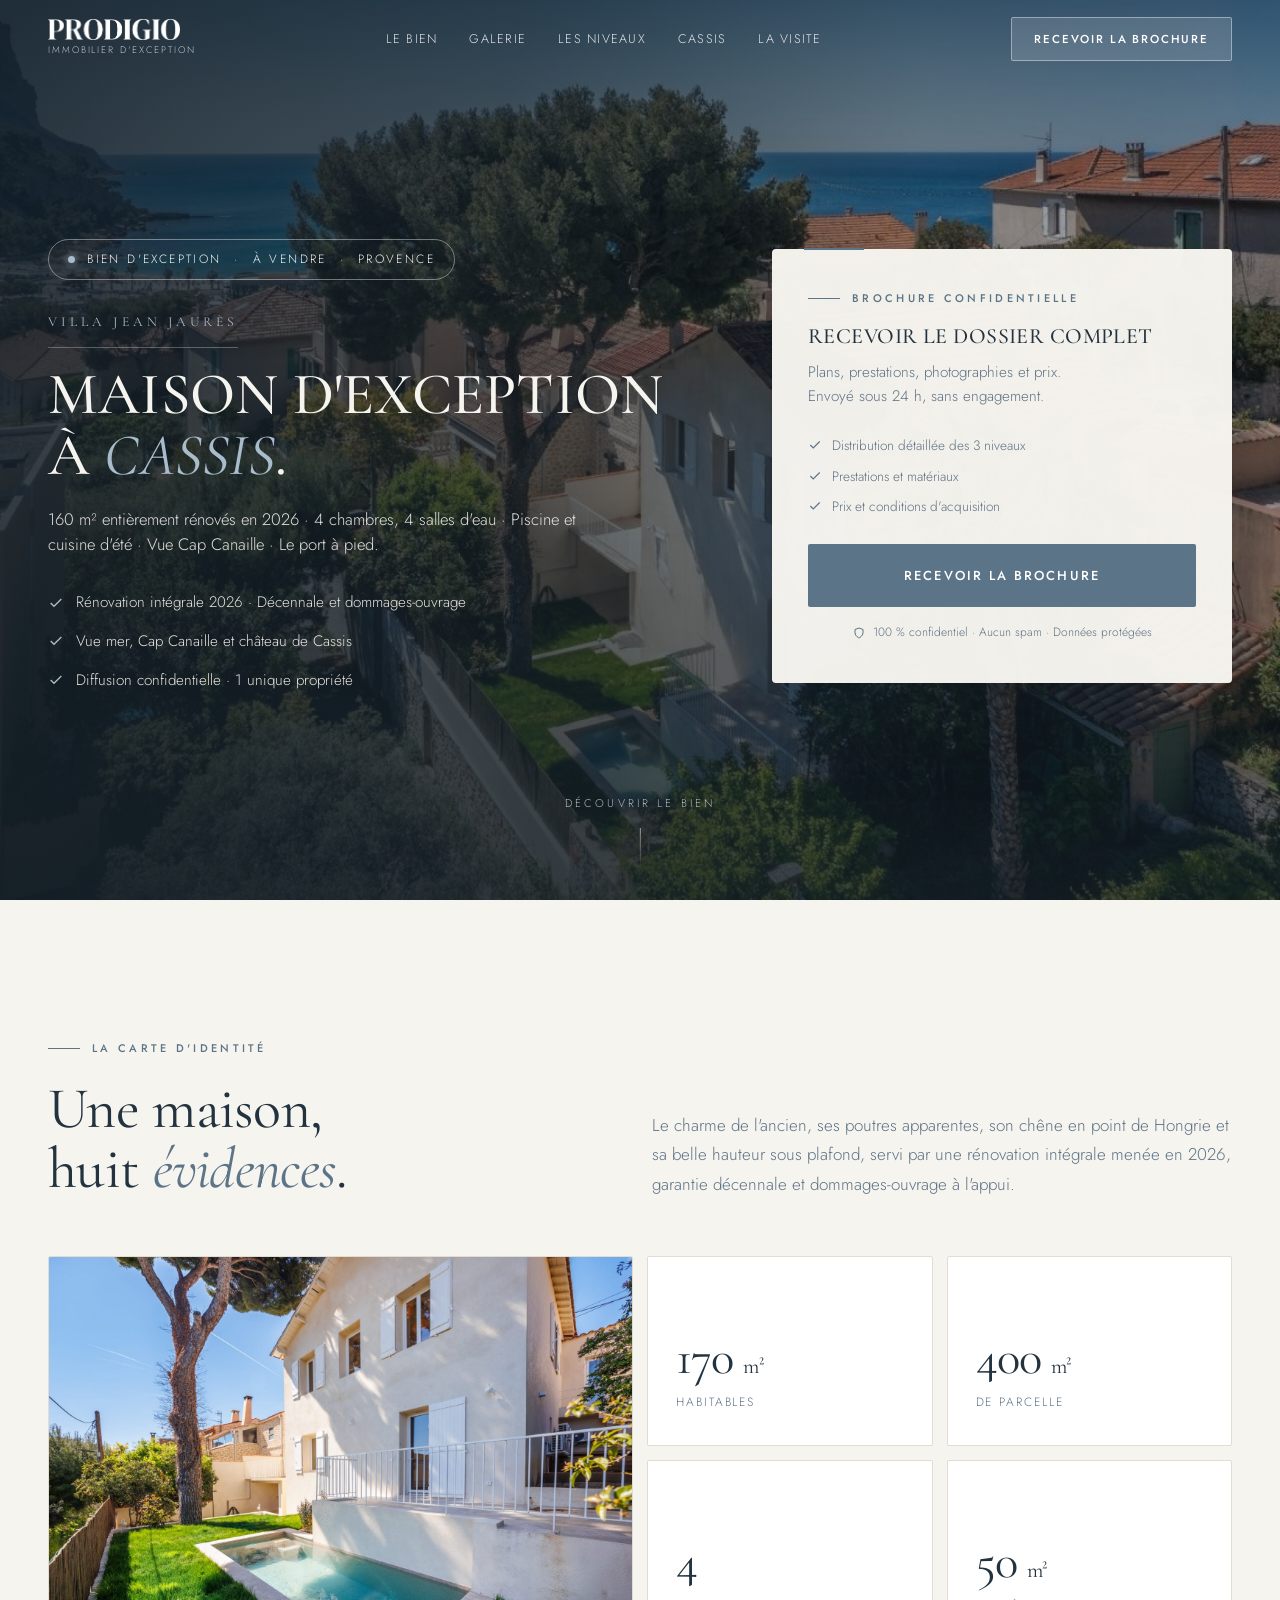
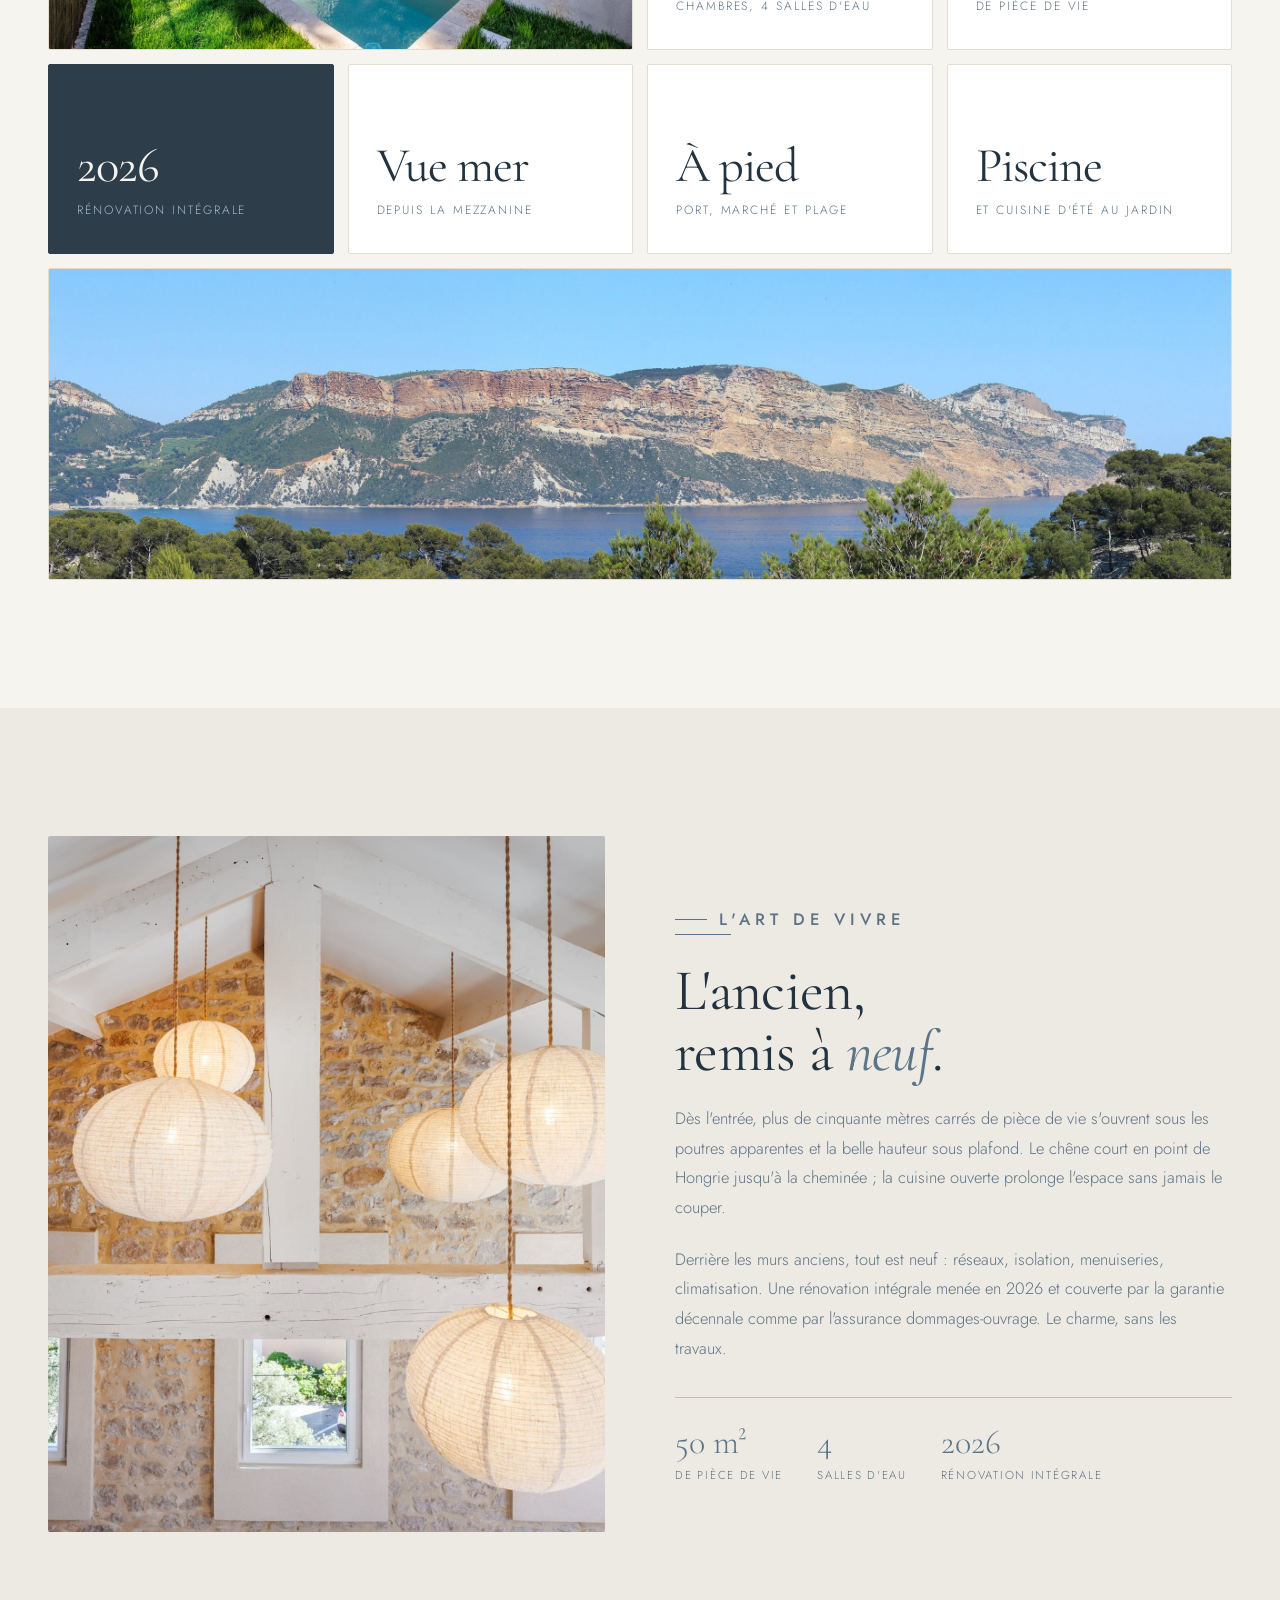
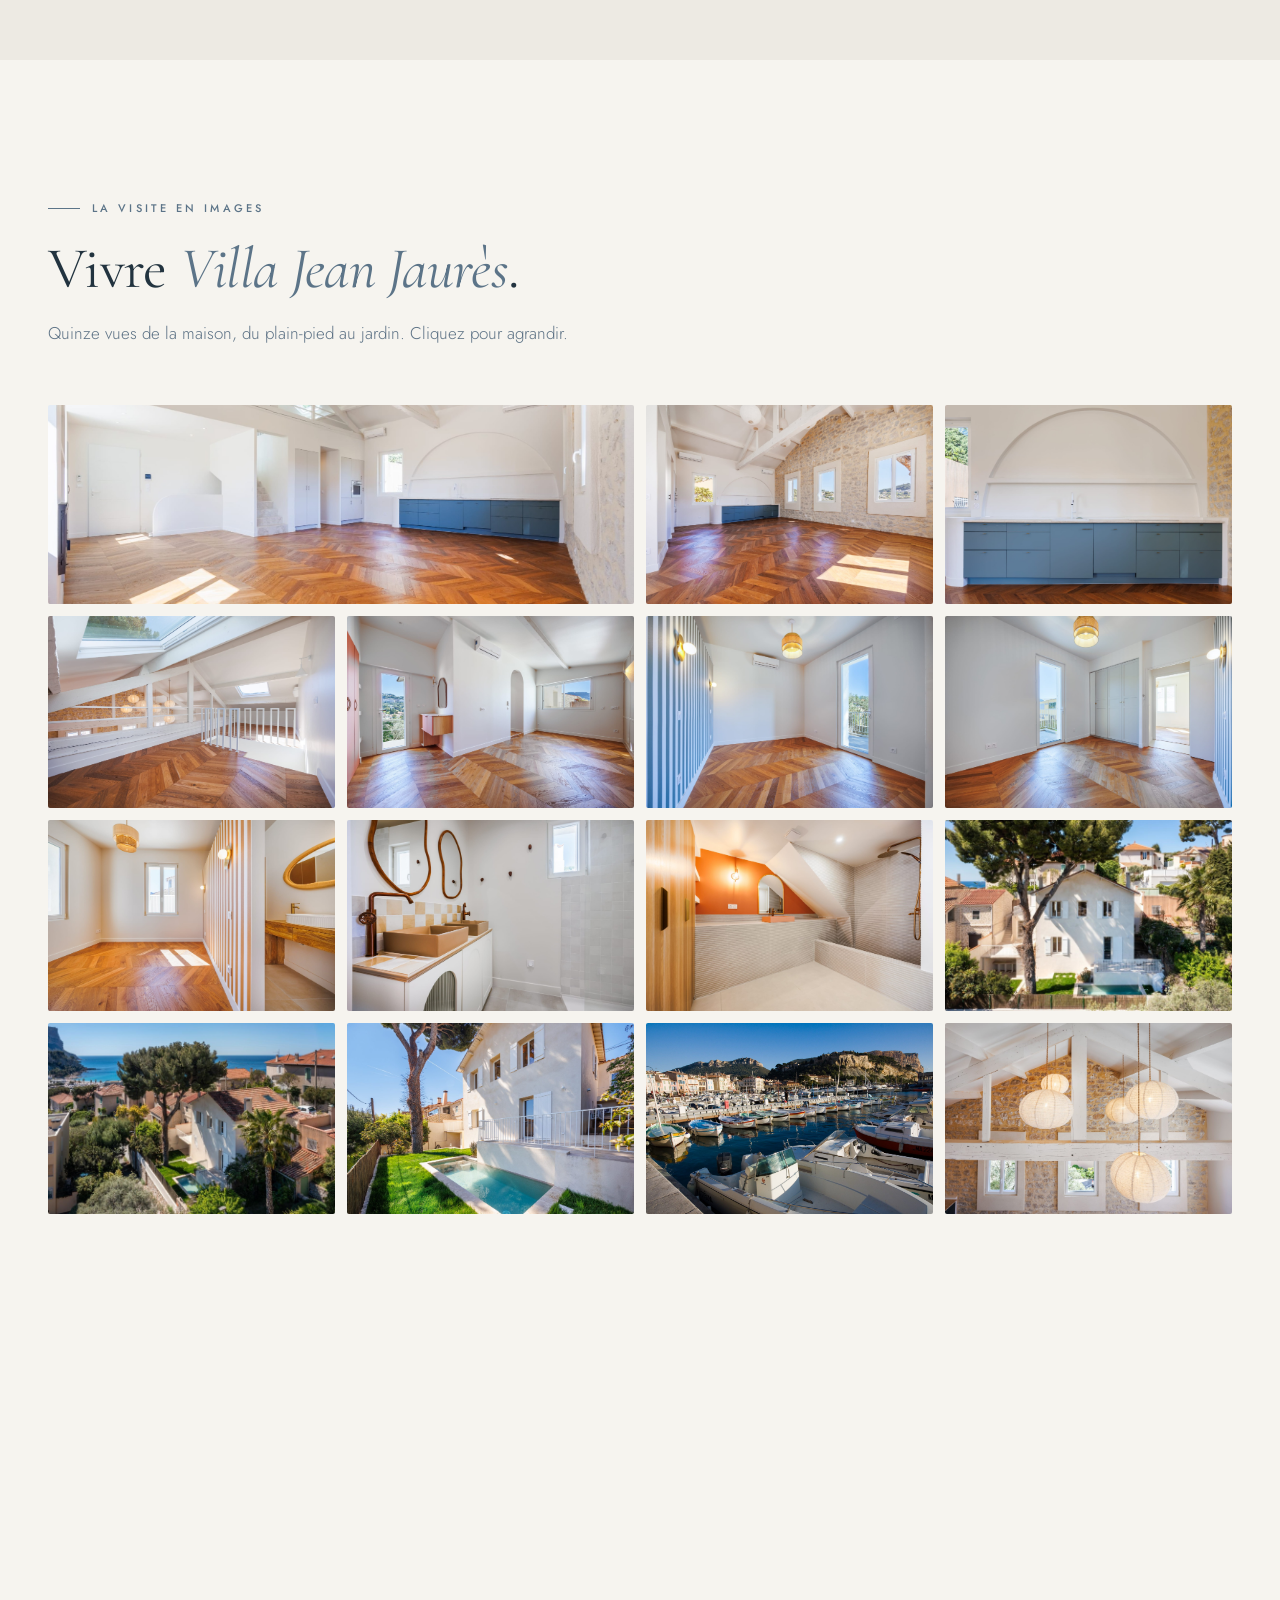
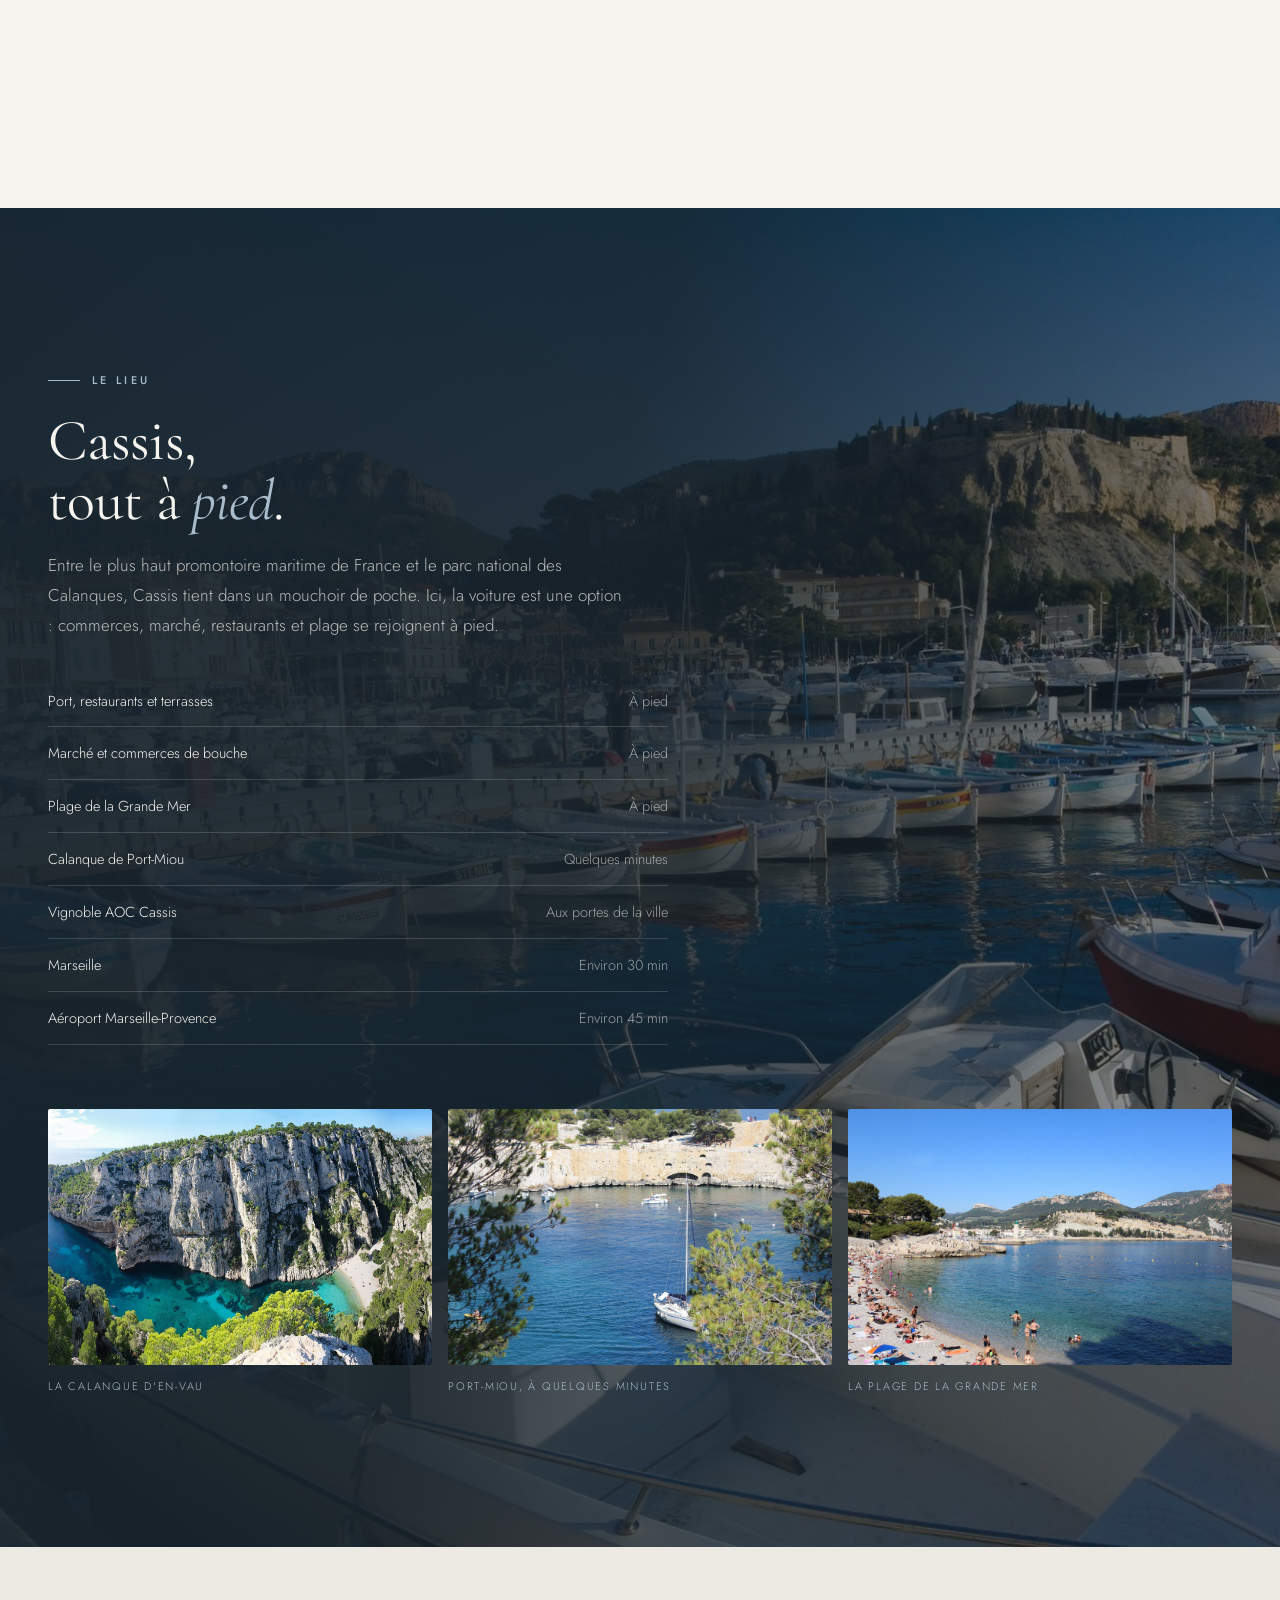
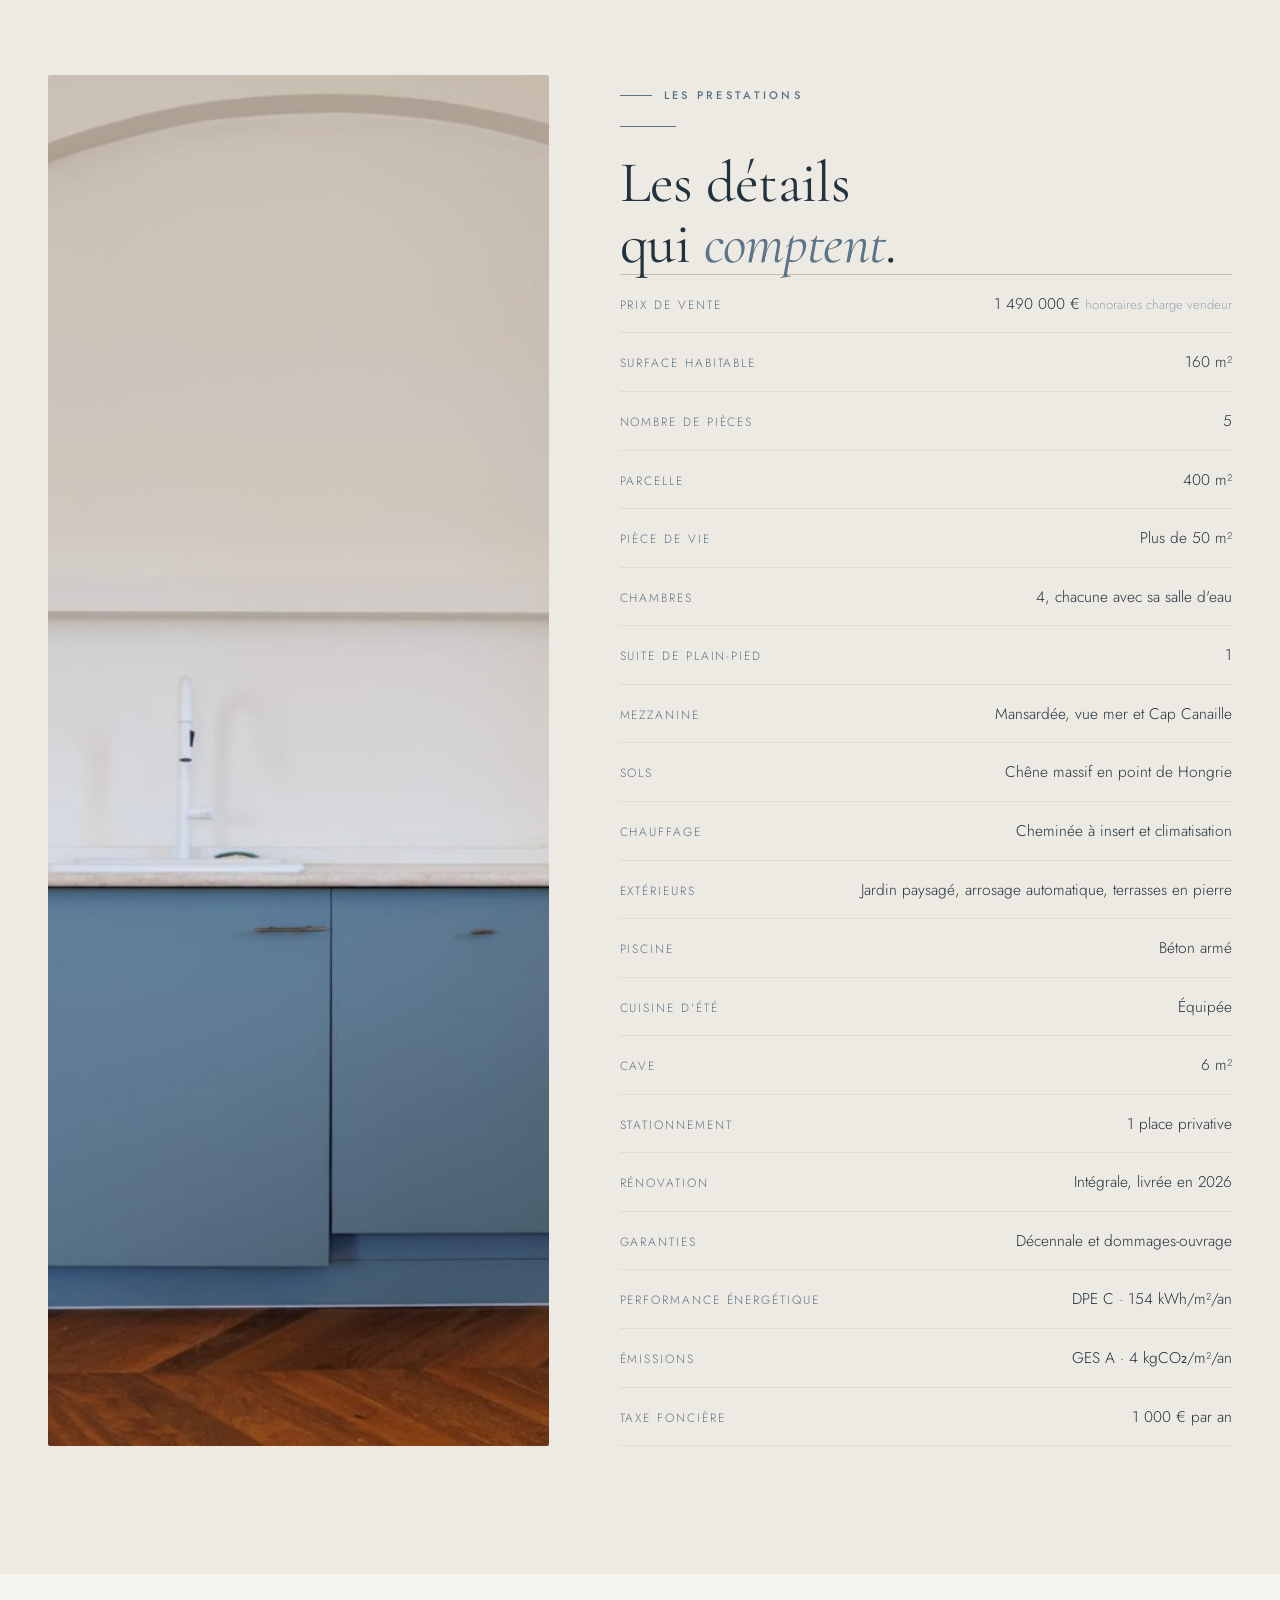
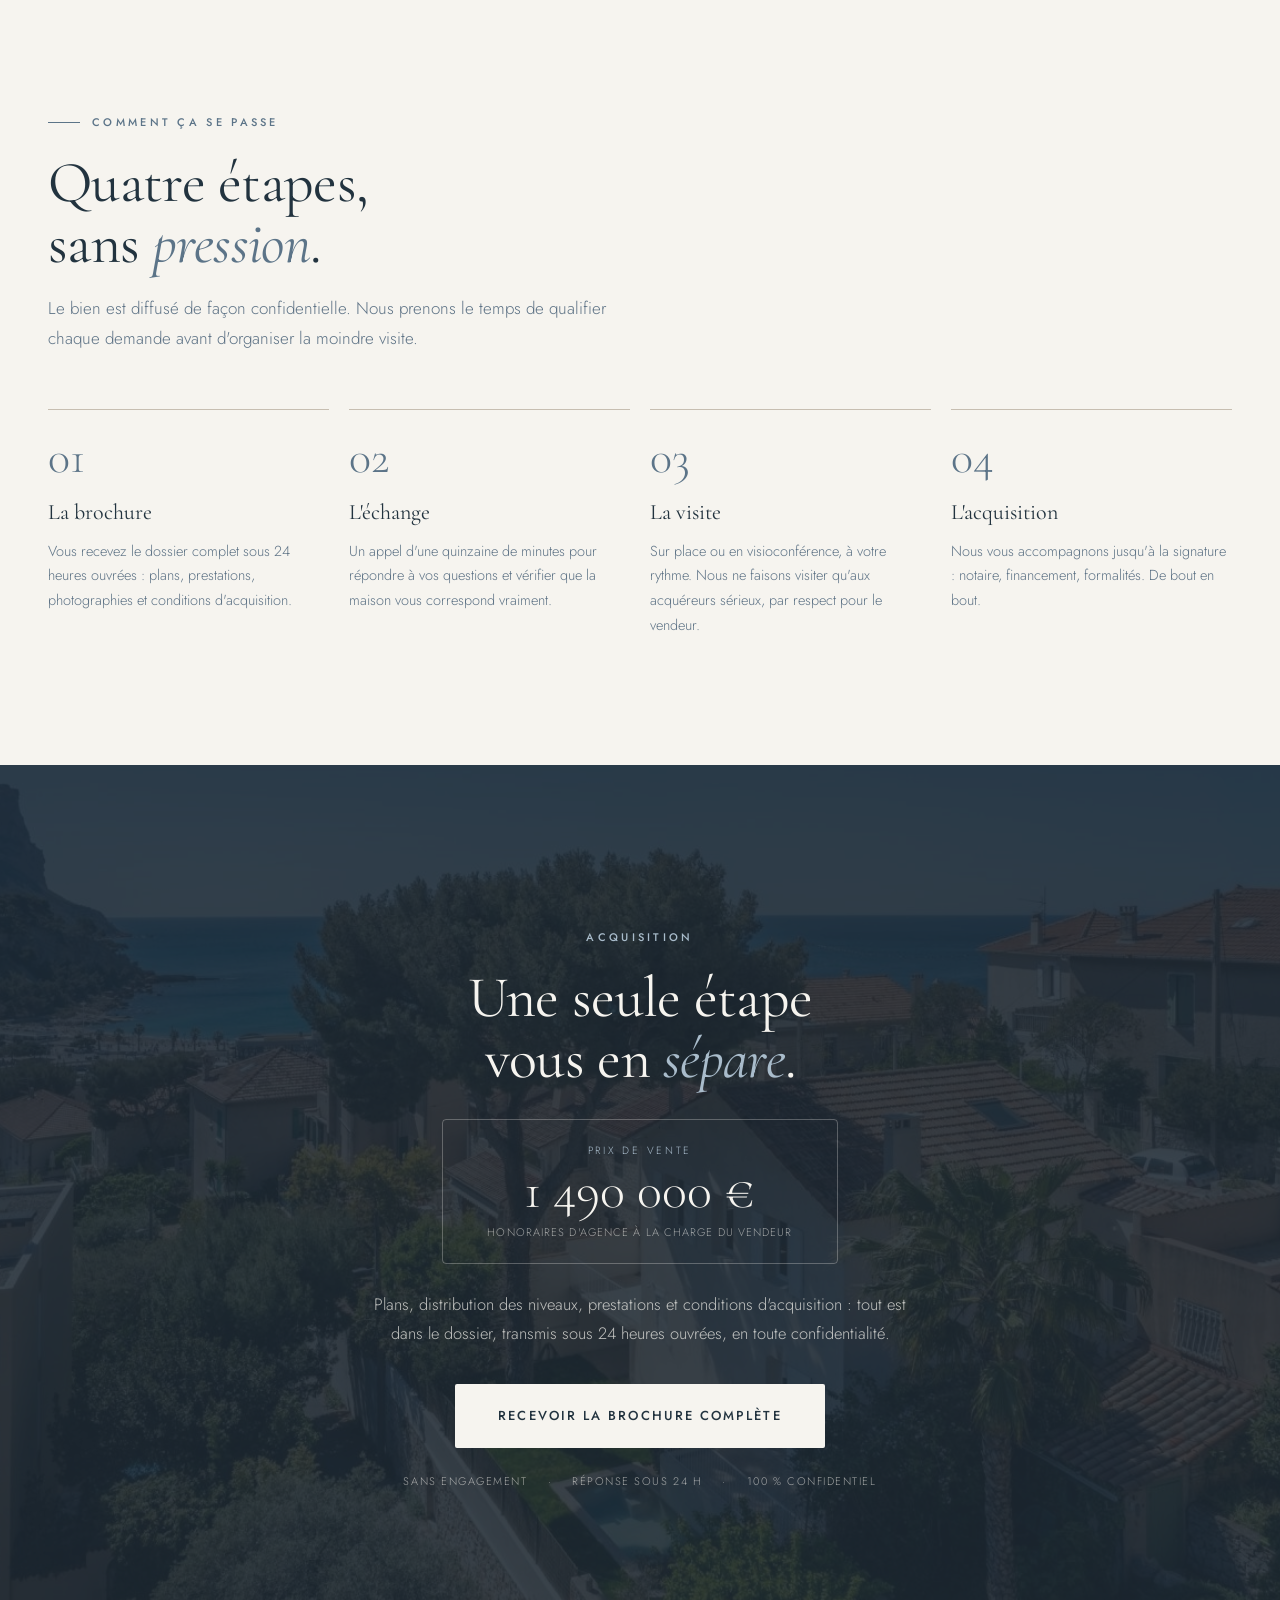
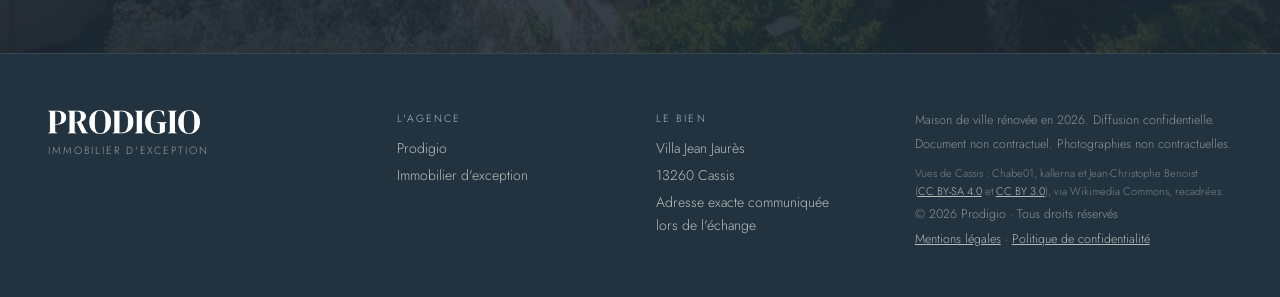
==== index.html @ fc47c4cb "Brochure refondue en couleur, prix et DPE, renommage en Villa Jean Jaures Le bien s'appelle Villa Je" ====
<!DOCTYPE html>
<html lang="fr">
<head>
<meta charset="UTF-8" />
<meta name="viewport" content="width=device-width, initial-scale=1.0" />
<meta name="description" content="Maison de ville d'exception à vendre à Cassis (Bouches-du-Rhône). 160 m² entièrement rénovés en 2026, 4 chambres avec salle d'eau, piscine, cuisine d'été, vue sur le Cap Canaille. À pied du port. 1 490 000 €. Brochure confidentielle sur demande." />
<meta name="theme-color" content="#22333F" />

<meta property="og:title" content="Villa Jean Jaurès · Maison de ville d'exception à Cassis · Brochure sur demande" />
<meta property="og:site_name" content="Prodigio · Immobilier d'exception" />
<meta property="og:description" content="160 m² rénovés en 2026 au pied du Cap Canaille, à quelques pas du port de Cassis. Diffusion confidentielle. Brochure (plans, prestations, prix) envoyée sous 24 h." />
<meta property="og:image" content="assets/images/vue-aerienne-mer.jpg" />
<meta property="og:image:alt" content="La Villa Jean Jaurès vue du ciel, les toits de Cassis et la Méditerranée en arrière-plan" />
<meta property="og:type" content="website" />
<meta property="og:locale" content="fr_FR" />
<meta name="twitter:card" content="summary_large_image" />
<meta name="twitter:title" content="Villa Jean Jaurès · Maison de ville d'exception à Cassis" />
<meta name="twitter:description" content="160 m² rénovés en 2026, vue Cap Canaille, piscine et cuisine d'été. À pied du port de Cassis." />
<meta name="twitter:image" content="assets/images/vue-aerienne-mer.jpg" />

<title>Villa Jean Jaurès · Maison d'exception à Cassis · À vendre</title>

<link rel="icon" href="assets/favicon.svg" type="image/svg+xml" />
<link rel="preload" as="image" href="assets/images/vue-aerienne-mer.jpg" fetchpriority="high" />
<link rel="preload" as="font" type="font/woff2" href="assets/fonts/cormorant-garamond-400-normal-latin.woff2" crossorigin />
<link rel="preload" as="font" type="font/woff2" href="assets/fonts/jost-300-normal-latin.woff2" crossorigin />
<link rel="stylesheet" href="styles.css" />

<!-- TODO Meta Pixel — en attente de l'identifiant du pixel dedie a ce bien -->

<script type="application/ld+json">
{
  "@context": "https://schema.org",
  "@type": "SingleFamilyResidence",
  "name": "Villa Jean Jaurès",
  "description": "Maison de ville de 160 m² entièrement rénovée en 2026, à quelques pas du port de Cassis. Quatre chambres avec salle d'eau, mezzanine avec vue mer et Cap Canaille, piscine, cuisine d'été.",
  "numberOfRooms": 4,
  "floorSize": { "@type": "QuantitativeValue", "value": 160, "unitCode": "MTK" },
  "address": {
    "@type": "PostalAddress",
    "addressLocality": "Cassis",
    "postalCode": "13260",
    "addressRegion": "Provence-Alpes-Côte d'Azur",
    "addressCountry": "FR"
  }
}
</script>
</head>
<body>

<!-- ============== NAV ============== -->
<header class="nav" id="nav">
  <div class="nav__inner">
    <a href="#hero" class="nav__brand" aria-label="Prodigio, immobilier d'exception">
      <span class="nav__brand-logo">
        <img class="nav__logo nav__logo--light" src="assets/brand/prodigio-blanc.png" alt="Prodigio" />
        <img class="nav__logo nav__logo--dark" src="assets/brand/prodigio-encre.png" alt="" aria-hidden="true" />
      </span>
      <span class="nav__brand-sub">Immobilier d'exception</span>
    </a>

    <nav class="nav__links" aria-label="Navigation principale">
      <a href="#bien">Le bien</a>
      <a href="#galerie">Galerie</a>
      <a href="#niveaux">Les niveaux</a>
      <a href="#lieu">Cassis</a>
      <a href="#process">La visite</a>
    </nav>

    <div class="nav__actions">
      <button class="btn btn--sm nav__cta js-open-brochure" type="button">Recevoir la brochure</button>
    </div>

    <button class="nav__burger" id="navBurger" aria-label="Ouvrir le menu" aria-expanded="false" aria-controls="navMobile">
      <span></span><span></span><span></span>
    </button>
  </div>

  <nav class="nav__mobile" id="navMobile" aria-label="Navigation mobile">
    <a href="#bien">Le bien</a>
    <a href="#galerie">Galerie</a>
    <a href="#niveaux">Les niveaux</a>
    <a href="#lieu">Cassis</a>
    <a href="#process">La visite</a>
    <button class="btn btn--primary js-open-brochure" type="button">Recevoir la brochure</button>
  </nav>
</header>

<!-- ============== HERO ============== -->
<section class="hero" id="hero">
  <div class="hero__media">
    <img src="assets/images/vue-aerienne-mer.jpg"
         alt="La Villa Jean Jaurès vue du ciel, les toits de Cassis, les pins et la Méditerranée à l'horizon"
         fetchpriority="high" />
    <div class="hero__video" id="heroVideo" aria-hidden="true"></div>
    <div class="hero__scrim"></div>
  </div>

  <div class="hero__grid">

    <div class="hero__left">
      <div class="hero__pill">
        <span class="dot"></span>
        Bien d'exception &nbsp;·&nbsp; À vendre &nbsp;·&nbsp; Provence
      </div>

      <div class="hero__kicker">Villa Jean Jaurès</div>
      <h1 class="hero__title">
        Maison d'exception<br />
        à <span class="italic">Cassis</span>.
      </h1>

      <p class="hero__subtitle">
        160 m² entièrement rénovés en 2026 · 4 chambres, 4 salles d'eau ·
        Piscine et cuisine d'été · Vue Cap Canaille · Le port à pied.
      </p>

      <ul class="hero__features">
        <li>
          <svg width="16" height="16" viewBox="0 0 24 24" fill="none" stroke="currentColor" stroke-width="2"><path d="M20 6L9 17l-5-5"/></svg>
          Rénovation intégrale 2026 · Décennale et dommages-ouvrage
        </li>
        <li>
          <svg width="16" height="16" viewBox="0 0 24 24" fill="none" stroke="currentColor" stroke-width="2"><path d="M20 6L9 17l-5-5"/></svg>
          Vue mer, Cap Canaille et château de Cassis
        </li>
        <li>
          <svg width="16" height="16" viewBox="0 0 24 24" fill="none" stroke="currentColor" stroke-width="2"><path d="M20 6L9 17l-5-5"/></svg>
          Diffusion confidentielle · 1 unique propriété
        </li>
      </ul>
    </div>

    <aside class="hero__form-wrap" id="brochureForm">
      <div class="hero__form-card">
        <div class="eyebrow">Brochure confidentielle</div>
        <h2 class="hero__form-title">
          Recevoir le dossier&nbsp;complet
        </h2>
        <p class="hero__form-lede">
          Plans, prestations, photographies et prix.<br />
          Envoyé sous 24 h, sans engagement.
        </p>

        <ul class="hero__form-perks">
          <li>
            <svg width="14" height="14" viewBox="0 0 24 24" fill="none" stroke="currentColor" stroke-width="2"><path d="M20 6L9 17l-5-5"/></svg>
            Distribution détaillée des 3 niveaux
          </li>
          <li>
            <svg width="14" height="14" viewBox="0 0 24 24" fill="none" stroke="currentColor" stroke-width="2"><path d="M20 6L9 17l-5-5"/></svg>
            Prestations et matériaux
          </li>
          <li>
            <svg width="14" height="14" viewBox="0 0 24 24" fill="none" stroke="currentColor" stroke-width="2"><path d="M20 6L9 17l-5-5"/></svg>
            Prix et conditions d'acquisition
          </li>
        </ul>

        <button class="btn btn--primary btn--lg btn--block js-open-brochure" type="button">
          Recevoir la brochure
        </button>

        <p class="hero__form-trust">
          <svg width="12" height="12" viewBox="0 0 24 24" fill="none" stroke="currentColor" stroke-width="2"><path d="M12 22s8-4 8-10V5l-8-3-8 3v7c0 6 8 10 8 10z"/></svg>
          100 % confidentiel · Aucun spam · Données protégées
        </p>
      </div>
    </aside>

  </div>

  <a href="#bien" class="hero__scroll" aria-label="Faire défiler jusqu'à la présentation du bien">
    <span>Découvrir le bien</span>
    <span class="hero__scroll-line"></span>
  </a>
</section>

<!-- ============== CARTE D'IDENTITÉ ============== -->
<section class="bento reveal" id="bien">
  <div class="container">
    <div class="bento__head">
      <div>
        <p class="eyebrow">La carte d'identité</p>
        <h2 class="section-title">Une maison,<br />huit <em>évidences</em>.</h2>
      </div>
      <p class="section-lede">
        Le charme de l'ancien, ses poutres apparentes, son chêne en point de Hongrie
        et sa belle hauteur sous plafond, servi par une rénovation intégrale menée en 2026,
        garantie décennale et dommages-ouvrage à l'appui.
      </p>
    </div>

    <div class="bento__grid">
      <div class="tile tile--photo tile--wide tile--tall">
        <img src="assets/images/piscine-jardin.jpg" loading="lazy"
             alt="La piscine, la pelouse et le pin parasol au pied de la maison" />
      </div>

      <div class="tile">
        <div class="tile__key">170 <span>m²</span></div>
        <div class="tile__label">Habitables</div>
      </div>

      <div class="tile">
        <div class="tile__key">400 <span>m²</span></div>
        <div class="tile__label">De parcelle</div>
      </div>

      <div class="tile">
        <div class="tile__key">4</div>
        <div class="tile__label">Chambres, 4 salles d'eau</div>
      </div>

      <div class="tile">
        <div class="tile__key">50 <span>m²</span></div>
        <div class="tile__label">De pièce de vie</div>
      </div>

      <div class="tile tile--dark">
        <div class="tile__key">2026</div>
        <div class="tile__label">Rénovation intégrale</div>
      </div>

      <div class="tile">
        <div class="tile__key">Vue mer</div>
        <div class="tile__label">Depuis la mezzanine</div>
      </div>

      <div class="tile">
        <div class="tile__key">À pied</div>
        <div class="tile__label">Port, marché et plage</div>
      </div>

      <div class="tile">
        <div class="tile__key">Piscine</div>
        <div class="tile__label">Et cuisine d'été au jardin</div>
      </div>

      <div class="tile tile--photo tile--full">
        <img src="assets/images/cassis/cap-canaille-panorama.jpg" loading="lazy"
             alt="Le Cap Canaille et la baie de Cassis, la plus haute falaise maritime de France" />
      </div>
    </div>
  </div>
</section>

<!-- ============== STORY 1 — L'ART DE VIVRE ============== -->
<section class="story reveal">
  <div class="container story__grid">
    <div class="story__media">
      <img src="assets/images/charpente-lanternes.jpg" loading="lazy"
           alt="La charpente apparente, le mur en pierre de taille et les suspensions en papier de la pièce de vie" />
    </div>
    <div class="story__body">
      <p class="eyebrow">L'art de vivre</p>
      <div class="rule"></div>
      <h2 class="section-title">L'ancien,<br />remis à <em>neuf</em>.</h2>
      <p>
        Dès l'entrée, plus de cinquante mètres carrés de pièce de vie s'ouvrent sous les
        poutres apparentes et la belle hauteur sous plafond. Le chêne court en point de
        Hongrie jusqu'à la cheminée ; la cuisine ouverte prolonge l'espace sans jamais
        le couper.
      </p>
      <p>
        Derrière les murs anciens, tout est neuf : réseaux, isolation, menuiseries,
        climatisation. Une rénovation intégrale menée en 2026 et couverte par la
        garantie décennale comme par l'assurance dommages-ouvrage. Le charme, sans
        les travaux.
      </p>
      <div class="story__stats">
        <div>
          <div class="story__stat-k">50 m²</div>
          <div class="story__stat-l">De pièce de vie</div>
        </div>
        <div>
          <div class="story__stat-k">4</div>
          <div class="story__stat-l">Salles d'eau</div>
        </div>
        <div>
          <div class="story__stat-k">2026</div>
          <div class="story__stat-l">Rénovation intégrale</div>
        </div>
      </div>
    </div>
  </div>
</section>

<!-- ============== GALERIE ============== -->
<section class="gallery reveal" id="galerie">
  <div class="container">
    <p class="eyebrow">La visite en images</p>
    <h2 class="section-title">Vivre <em>Villa Jean Jaurès</em>.</h2>
    <p class="section-lede">
      Quinze vues de la maison, du plain-pied au jardin. Cliquez pour agrandir.
    </p>

    <div class="gallery__grid" id="galleryGrid">
      <button class="gallery__item gallery__item--wide" type="button">
        <img src="assets/images/reception-charpente.jpg" loading="lazy" alt="La pièce de vie sous charpente, le parquet en point de Hongrie et la cuisine ouverte au fond" />
        <span class="gallery__cap">La pièce de vie, plus de 50 m²</span>
      </button>
      <button class="gallery__item" type="button">
        <img src="assets/images/reception-mur-pierre.jpg" loading="lazy" alt="Le mur en pierre apparente de la pièce de vie et ses fenêtres sur les collines" />
        <span class="gallery__cap">La pierre apparente</span>
      </button>
      <button class="gallery__item" type="button">
        <img src="assets/images/cuisine-bleue.jpg" loading="lazy" alt="La cuisine ouverte, façades bleu pétrole sous l'arche en plâtre" />
        <span class="gallery__cap">La cuisine ouverte</span>
      </button>
      <button class="gallery__item" type="button">
        <img src="assets/images/mezzanine.jpg" loading="lazy" alt="La mezzanine mansardée sous verrière de toit" />
        <span class="gallery__cap">La mezzanine, vue mer</span>
      </button>
      <button class="gallery__item" type="button">
        <img src="assets/images/suite-terrasse-vue.jpg" loading="lazy" alt="Une chambre ouvrant sur sa terrasse, vue dégagée sur les collines" />
        <span class="gallery__cap">Une chambre sur terrasse</span>
      </button>
      <button class="gallery__item" type="button">
        <img src="assets/images/chambre-rayures.jpg" loading="lazy" alt="Chambre habillée de rayures, porte-fenêtre ouvrant sur l'extérieur" />
        <span class="gallery__cap">Chambre et accès extérieur</span>
      </button>
      <button class="gallery__item" type="button">
        <img src="assets/images/chambre-dressing.jpg" loading="lazy" alt="Chambre avec placards intégrés et accès à la salle d'eau" />
        <span class="gallery__cap">Chambre et rangements</span>
      </button>
      <button class="gallery__item" type="button">
        <img src="assets/images/suite-claustra.jpg" loading="lazy" alt="Chambre séparée de sa salle d'eau par un claustra de bois" />
        <span class="gallery__cap">Claustra et salle d'eau</span>
      </button>
      <button class="gallery__item" type="button">
        <img src="assets/images/sdb-damier.jpg" loading="lazy" alt="Salle d'eau à double vasque, faïence en damier et robinetterie cuivre" />
        <span class="gallery__cap">Double vasque et cuivre</span>
      </button>
      <button class="gallery__item" type="button">
        <img src="assets/images/sdb-terracotta.jpg" loading="lazy" alt="Salle d'eau terracotta, douche à l'italienne et bois cannelé" />
        <span class="gallery__cap">Douche à l'italienne</span>
      </button>
      <button class="gallery__item" type="button">
        <img src="assets/images/vue-aerienne-piscine.jpg" loading="lazy" alt="La maison et sa piscine vues du ciel, entourées de pins et de toits de tuiles" />
        <span class="gallery__cap">La maison et son jardin, vus du ciel</span>
      </button>
      <button class="gallery__item" type="button">
        <img src="assets/images/vue-aerienne-mer.jpg" loading="lazy" alt="Les toits de Cassis et la Méditerranée depuis la maison" />
        <span class="gallery__cap">La mer à l'horizon</span>
      </button>
      <button class="gallery__item" type="button">
        <img src="assets/images/piscine-jardin.jpg" loading="lazy" alt="La piscine, la pelouse et les terrasses en pierre" />
        <span class="gallery__cap">La piscine et le jardin</span>
      </button>
      <button class="gallery__item" type="button">
        <img src="assets/images/cassis/port-de-cassis.jpg" loading="lazy" alt="Le port de Cassis et le château sur son promontoire" />
        <span class="gallery__cap">Le port de Cassis</span>
      </button>
      <button class="gallery__item" type="button">
        <img src="assets/images/charpente-lanternes.jpg" loading="lazy" alt="Charpente peinte, pierre apparente et suspensions en papier" />
        <span class="gallery__cap">Charpente et pierre</span>
      </button>
    </div>
  </div>
</section>

<!-- ============== LES NIVEAUX ============== -->
<section class="levels reveal" id="niveaux">
  <div class="container">
    <p class="eyebrow eyebrow--light">La distribution</p>
    <h2 class="section-title section-title--light">Trois niveaux,<br />trois <em>usages</em>.</h2>
    <p class="section-lede section-lede--light">
      Recevoir en bas, prendre de la hauteur sous les toits, se retirer côté jardin.
      Chaque niveau a sa fonction, et sa lumière.
    </p>

    <div class="levels__grid">
      <article class="level">
        <img src="assets/images/reception-charpente.jpg" loading="lazy"
             alt="La pièce de vie de plain-pied, sa charpente et sa cuisine ouverte" />
        <div class="level__body">
          <div class="level__n">I</div>
          <h3 class="level__t">Recevoir,<br />de plain-pied</h3>
          <p class="level__p">
            La pièce de vie de plus de 50 m², sa cheminée à insert et sa cuisine ouverte
            entièrement équipée. Une première chambre en suite parentale, de plain-pied,
            complète le niveau.
          </p>
        </div>
      </article>

      <article class="level">
        <img src="assets/images/mezzanine.jpg" loading="lazy"
             alt="La mezzanine mansardée éclairée par ses verrières de toit" />
        <div class="level__body">
          <div class="level__n">II</div>
          <h3 class="level__t">Respirer,<br />sous les toits</h3>
          <p class="level__p">
            Une mezzanine mansardée, baignée par les verrières, avec vue sur la mer et le
            Cap Canaille. Bureau, chambre d'appoint ou salle de détente : elle se plie
            à ce que vous en ferez.
          </p>
        </div>
      </article>

      <article class="level">
        <img src="assets/images/suite-terrasse-vue.jpg" loading="lazy"
             alt="Une chambre du niveau jardin ouvrant sur sa terrasse privative" />
        <div class="level__body">
          <div class="level__n">III</div>
          <h3 class="level__t">Se retirer,<br />côté jardin</h3>
          <p class="level__p">
            Trois chambres, chacune avec sa salle d'eau et son caractère. L'une ouvre de
            plain-pied sur le jardin et la piscine, l'autre sur sa terrasse privative.
            Un WC indépendant complète le niveau.
          </p>
        </div>
      </article>
    </div>
  </div>
</section>

<!-- ============== STORY 2 — DEHORS ============== -->
<section class="story story--plain story--reverse reveal">
  <div class="container story__grid">
    <div class="story__media">
      <img src="assets/images/vue-aerienne-piscine.jpg" loading="lazy"
           alt="Le jardin paysagé, les terrasses en pierre et la piscine vus du ciel" />
    </div>
    <div class="story__body">
      <p class="eyebrow">Les extérieurs</p>
      <div class="rule"></div>
      <h2 class="section-title">Dehors,<br />tout le <em>Sud</em>.</h2>
      <p>
        Un jardin paysagé, pelouse et arrosage automatique, où plusieurs terrasses en
        pierre suivent la course du soleil. La cuisine d'été prend le relais dès les
        premiers beaux jours ; la piscine, intimiste, reste à l'abri des regards.
      </p>
      <p>
        Et devant, la vue ne bute sur rien : le Cap Canaille, la couronne de Charlemagne
        et le château de Cassis composent l'horizon. Le genre de décor dont on ne se
        lasse pas, parce qu'il change à chaque heure du jour.
      </p>
      <div class="story__stats">
        <div>
          <div class="story__stat-k">Piscine</div>
          <div class="story__stat-l">Béton armé</div>
        </div>
        <div>
          <div class="story__stat-k">Cuisine d'été</div>
          <div class="story__stat-l">Sous les pins</div>
        </div>
        <div>
          <div class="story__stat-k">Vue mer</div>
          <div class="story__stat-l">Depuis la mezzanine</div>
        </div>
      </div>
    </div>
  </div>
</section>

<!-- ============== LE LIEU ============== -->
<section class="place reveal" id="lieu">
  <div class="place__bg">
    <img src="assets/images/cassis/port-de-cassis.jpg" loading="lazy"
         alt="Le port de Cassis, ses barques colorées et le château sur son promontoire" />
  </div>
  <div class="container">
    <div class="place__inner">
      <p class="eyebrow eyebrow--light">Le lieu</p>
      <h2 class="section-title section-title--light">Cassis,<br />tout à <em>pied</em>.</h2>
      <p class="section-lede section-lede--light">
        Entre le plus haut promontoire maritime de France et le parc national des
        Calanques, Cassis tient dans un mouchoir de poche. Ici, la voiture est une
        option : commerces, marché, restaurants et plage se rejoignent à pied.
      </p>
      <ul class="place__list">
        <li>Port, restaurants et terrasses <span>À pied</span></li>
        <li>Marché et commerces de bouche <span>À pied</span></li>
        <li>Plage de la Grande Mer <span>À pied</span></li>
        <li>Calanque de Port-Miou <span>Quelques minutes</span></li>
        <li>Vignoble AOC Cassis <span>Aux portes de la ville</span></li>
        <li>Marseille <span>Environ 30 min</span></li>
        <li>Aéroport Marseille-Provence <span>Environ 45 min</span></li>
      </ul>
    </div>

    <div class="place__strip">
      <figure class="place__shot">
        <img src="assets/images/cassis/calanque-en-vau.jpg" loading="lazy"
             alt="La calanque d'En-Vau, ses falaises blanches et son eau turquoise" />
        <figcaption>La calanque d'En-Vau</figcaption>
      </figure>
      <figure class="place__shot">
        <img src="assets/images/cassis/calanque-port-miou.jpg" loading="lazy"
             alt="La calanque de Port-Miou, ses voiliers au mouillage et ses anciennes carrières" />
        <figcaption>Port-Miou, à quelques minutes</figcaption>
      </figure>
      <figure class="place__shot">
        <img src="assets/images/cassis/plage-grande-mer.jpg" loading="lazy"
             alt="L'anse de la Grande Mer, sa plage et le Cap Canaille en arrière-plan" />
        <figcaption>La plage de la Grande Mer</figcaption>
      </figure>
    </div>
  </div>
</section>

<!-- ============== DÉTAILS TECHNIQUES ============== -->
<section class="specs reveal">
  <div class="container specs__grid">
    <div class="specs__media">
      <img src="assets/images/cuisine-bleue.jpg" loading="lazy"
           alt="La cuisine neuve entièrement équipée, façades bleu pétrole" />
    </div>
    <div>
      <p class="eyebrow">Les prestations</p>
      <div class="rule"></div>
      <h2 class="section-title">Les détails<br />qui <em>comptent</em>.</h2>
      <ul class="specs__list">
        <li><span class="specs__k">Prix de vente</span><span class="specs__v">1 490 000 € <span style="color:var(--soft-fg);font-size:13px">honoraires charge vendeur</span></span></li>
        <li><span class="specs__k">Surface habitable</span><span class="specs__v">160 m²</span></li>
        <li><span class="specs__k">Nombre de pièces</span><span class="specs__v">5</span></li>
        <li><span class="specs__k">Parcelle</span><span class="specs__v">400 m²</span></li>
        <li><span class="specs__k">Pièce de vie</span><span class="specs__v">Plus de 50 m²</span></li>
        <li><span class="specs__k">Chambres</span><span class="specs__v">4, chacune avec sa salle d'eau</span></li>
        <li><span class="specs__k">Suite de plain-pied</span><span class="specs__v">1</span></li>
        <li><span class="specs__k">Mezzanine</span><span class="specs__v">Mansardée, vue mer et Cap Canaille</span></li>
        <li><span class="specs__k">Sols</span><span class="specs__v">Chêne massif en point de Hongrie</span></li>
        <li><span class="specs__k">Chauffage</span><span class="specs__v">Cheminée à insert et climatisation</span></li>
        <li><span class="specs__k">Extérieurs</span><span class="specs__v">Jardin paysagé, arrosage automatique, terrasses en pierre</span></li>
        <li><span class="specs__k">Piscine</span><span class="specs__v">Béton armé</span></li>
        <li><span class="specs__k">Cuisine d'été</span><span class="specs__v">Équipée</span></li>
        <li><span class="specs__k">Cave</span><span class="specs__v">6 m²</span></li>
        <li><span class="specs__k">Stationnement</span><span class="specs__v">1 place privative</span></li>
        <li><span class="specs__k">Rénovation</span><span class="specs__v">Intégrale, livrée en 2026</span></li>
        <li><span class="specs__k">Garanties</span><span class="specs__v">Décennale et dommages-ouvrage</span></li>
        <li><span class="specs__k">Performance énergétique</span><span class="specs__v">DPE C · 154 kWh/m²/an</span></li>
        <li><span class="specs__k">Émissions</span><span class="specs__v">GES A · 4 kgCO₂/m²/an</span></li>
        <li><span class="specs__k">Taxe foncière</span><span class="specs__v">1 000 € par an</span></li>
      </ul>
    </div>
  </div>
</section>

<!-- ============== PROCESS ============== -->
<section class="process reveal" id="process">
  <div class="container">
    <p class="eyebrow">Comment ça se passe</p>
    <h2 class="section-title">Quatre étapes,<br />sans <em>pression</em>.</h2>
    <p class="section-lede">
      Le bien est diffusé de façon confidentielle. Nous prenons le temps de qualifier
      chaque demande avant d'organiser la moindre visite.
    </p>

    <div class="process__grid">
      <article class="step">
        <div class="step__n">01</div>
        <h3 class="step__t">La brochure</h3>
        <p class="step__p">
          Vous recevez le dossier complet sous 24 heures ouvrées : plans, prestations,
          photographies et conditions d'acquisition.
        </p>
      </article>
      <article class="step">
        <div class="step__n">02</div>
        <h3 class="step__t">L'échange</h3>
        <p class="step__p">
          Un appel d'une quinzaine de minutes pour répondre à vos questions et vérifier
          que la maison vous correspond vraiment.
        </p>
      </article>
      <article class="step">
        <div class="step__n">03</div>
        <h3 class="step__t">La visite</h3>
        <p class="step__p">
          Sur place ou en visioconférence, à votre rythme. Nous ne faisons visiter
          qu'aux acquéreurs sérieux, par respect pour le vendeur.
        </p>
      </article>
      <article class="step">
        <div class="step__n">04</div>
        <h3 class="step__t">L'acquisition</h3>
        <p class="step__p">
          Nous vous accompagnons jusqu'à la signature : notaire, financement,
          formalités. De bout en bout.
        </p>
      </article>
    </div>
  </div>
</section>

<!-- ============== PRIX & CTA FINAL ============== -->
<section class="price reveal">
  <div class="price__bg">
    <img src="assets/images/vue-aerienne-mer.jpg" loading="lazy" alt="" aria-hidden="true" />
  </div>
  <div class="container">
    <div class="price__inner">
      <p class="eyebrow eyebrow--light eyebrow--center">Acquisition</p>
      <h2 class="section-title section-title--light">Une seule étape<br />vous en <em>sépare</em>.</h2>

      <div class="price__tag">
        <span class="price__tag-l">Prix de vente</span>
        <span class="price__tag-v">1 490 000 €</span>
        <span class="price__tag-n">Honoraires d'agence à la charge du vendeur</span>
      </div>

      <p class="price__lede">
        Plans, distribution des niveaux, prestations et conditions d'acquisition :
        tout est dans le dossier, transmis sous 24 heures ouvrées,
        en toute confidentialité.
      </p>
      <button class="btn btn--light btn--lg js-open-brochure" type="button">
        Recevoir la brochure complète
      </button>
      <p class="price__note">
        <span>Sans engagement</span><span>·</span><span>Réponse sous 24 h</span><span>·</span><span>100 % confidentiel</span>
      </p>
    </div>
  </div>
</section>

<!-- ============== FOOTER ============== -->
<footer class="footer">
  <div class="container footer__inner">
    <div class="footer__brand">
      <img class="footer__logo" src="assets/brand/prodigio-blanc.png" alt="Prodigio" />
      <div class="footer__tagline">Immobilier d'exception</div>
    </div>

    <div class="footer__info">
      <p class="footer__info-title">L'agence</p>
      <p>Prodigio</p>
      <p>Immobilier d'exception</p>
    </div>

    <div class="footer__info">
      <p class="footer__info-title">Le bien</p>
      <p>Villa Jean Jaurès</p>
      <p>13260 Cassis</p>
      <p>Adresse exacte communiquée<br />lors de l'échange</p>
    </div>

    <div class="footer__credits">
      <p>Maison de ville rénovée en 2026. Diffusion confidentielle.</p>
      <p>Document non contractuel. Photographies non contractuelles.</p>
      <p class="footer__credits-photo">
        Vues de Cassis : Chabe01, kallerna et Jean-Christophe&nbsp;Benoist
        (<a href="https://creativecommons.org/licenses/by-sa/4.0/" rel="license noopener" target="_blank">CC&nbsp;BY-SA&nbsp;4.0</a>
        et <a href="https://creativecommons.org/licenses/by/3.0/" rel="license noopener" target="_blank">CC&nbsp;BY&nbsp;3.0</a>),
        via Wikimedia&nbsp;Commons, recadrées.
      </p>
      <p>© 2026 Prodigio · Tous droits réservés</p>
      <p><a href="#">Mentions légales</a> · <a href="#">Politique de confidentialité</a></p>
    </div>
  </div>
</footer>

<!-- ============== MODAL BROCHURE ============== -->
<div class="modal" id="brochureModal" aria-hidden="true" role="dialog" aria-modal="true" aria-labelledby="modalTitle">
  <div class="modal__backdrop js-close-modal"></div>
  <div class="modal__panel">
    <button class="modal__close js-close-modal" type="button" aria-label="Fermer">&times;</button>
    <div class="modal__head">
      <h3 class="modal__title" id="modalTitle">La brochure <em>confidentielle</em></h3>
      <p class="modal__p">
        Plans, prestations, photographies et prix. Transmise sous 24 heures ouvrées.
      </p>
    </div>
    <div class="modal__form" id="brochureFormContainer">
      <!-- TODO Systeme.io — le script du formulaire est injecte au premier clic (voir main.js).
           En attente de l'identifiant du tunnel dedie a ce bien. -->
      <div class="modal__spinner">Chargement du formulaire…</div>
    </div>
  </div>
</div>

<!-- ============== STICKY CTA ============== -->
<div class="sticky-cta" id="stickyCta">
  <button class="btn btn--primary js-open-brochure" type="button">Recevoir la brochure</button>
</div>

<!-- ============== LIGHTBOX ============== -->
<div class="lightbox" id="lightbox" aria-hidden="true" role="dialog" aria-modal="true" aria-label="Galerie photo">
  <div class="lightbox__backdrop js-close-lb"></div>
  <figure class="lightbox__figure">
    <img class="lightbox__img" id="lightboxImg" alt="" />
    <figcaption class="lightbox__cap" id="lightboxCap"></figcaption>
  </figure>
  <button class="lightbox__btn lightbox__close js-close-lb" type="button" aria-label="Fermer">
    <svg width="18" height="18" viewBox="0 0 24 24" fill="none" stroke="currentColor" stroke-width="1.6"><path d="M18 6L6 18M6 6l12 12"/></svg>
  </button>
  <button class="lightbox__btn lightbox__prev" id="lightboxPrev" type="button" aria-label="Photo précédente">
    <svg width="18" height="18" viewBox="0 0 24 24" fill="none" stroke="currentColor" stroke-width="1.6"><path d="M15 18l-6-6 6-6"/></svg>
  </button>
  <button class="lightbox__btn lightbox__next" id="lightboxNext" type="button" aria-label="Photo suivante">
    <svg width="18" height="18" viewBox="0 0 24 24" fill="none" stroke="currentColor" stroke-width="1.6"><path d="M9 18l6-6-6-6"/></svg>
  </button>
</div>

<script src="main.js" defer></script>
</body>
</html>
---- styles.css ----
/* Polices auto-hébergées — Cormorant Garamond & Jost (SIL Open Font License 1.1) */

@font-face {
  font-family: 'Cormorant Garamond';
  font-style: italic;
  font-weight: 300;
  font-display: swap;
  src: url('assets/fonts/cormorant-garamond-300-italic-latin-ext.woff2') format('woff2');
  unicode-range: U+0100-02BA, U+02BD-02C5, U+02C7-02CC, U+02CE-02D7, U+02DD-02FF, U+0304, U+0308, U+0329, U+1D00-1DBF, U+1E00-1E9F, U+1EF2-1EFF, U+2020, U+20A0-20AB, U+20AD-20C0, U+2113, U+2C60-2C7F, U+A720-A7FF;
}
@font-face {
  font-family: 'Cormorant Garamond';
  font-style: italic;
  font-weight: 300;
  font-display: swap;
  src: url('assets/fonts/cormorant-garamond-300-italic-latin.woff2') format('woff2');
  unicode-range: U+0000-00FF, U+0131, U+0152-0153, U+02BB-02BC, U+02C6, U+02DA, U+02DC, U+0304, U+0308, U+0329, U+2000-206F, U+20AC, U+2122, U+2191, U+2193, U+2212, U+2215, U+FEFF, U+FFFD;
}
@font-face {
  font-family: 'Cormorant Garamond';
  font-style: italic;
  font-weight: 400;
  font-display: swap;
  src: url('assets/fonts/cormorant-garamond-400-italic-latin-ext.woff2') format('woff2');
  unicode-range: U+0100-02BA, U+02BD-02C5, U+02C7-02CC, U+02CE-02D7, U+02DD-02FF, U+0304, U+0308, U+0329, U+1D00-1DBF, U+1E00-1E9F, U+1EF2-1EFF, U+2020, U+20A0-20AB, U+20AD-20C0, U+2113, U+2C60-2C7F, U+A720-A7FF;
}
@font-face {
  font-family: 'Cormorant Garamond';
  font-style: italic;
  font-weight: 400;
  font-display: swap;
  src: url('assets/fonts/cormorant-garamond-400-italic-latin.woff2') format('woff2');
  unicode-range: U+0000-00FF, U+0131, U+0152-0153, U+02BB-02BC, U+02C6, U+02DA, U+02DC, U+0304, U+0308, U+0329, U+2000-206F, U+20AC, U+2122, U+2191, U+2193, U+2212, U+2215, U+FEFF, U+FFFD;
}
@font-face {
  font-family: 'Cormorant Garamond';
  font-style: normal;
  font-weight: 300;
  font-display: swap;
  src: url('assets/fonts/cormorant-garamond-300-normal-latin-ext.woff2') format('woff2');
  unicode-range: U+0100-02BA, U+02BD-02C5, U+02C7-02CC, U+02CE-02D7, U+02DD-02FF, U+0304, U+0308, U+0329, U+1D00-1DBF, U+1E00-1E9F, U+1EF2-1EFF, U+2020, U+20A0-20AB, U+20AD-20C0, U+2113, U+2C60-2C7F, U+A720-A7FF;
}
@font-face {
  font-family: 'Cormorant Garamond';
  font-style: normal;
  font-weight: 300;
  font-display: swap;
  src: url('assets/fonts/cormorant-garamond-300-normal-latin.woff2') format('woff2');
  unicode-range: U+0000-00FF, U+0131, U+0152-0153, U+02BB-02BC, U+02C6, U+02DA, U+02DC, U+0304, U+0308, U+0329, U+2000-206F, U+20AC, U+2122, U+2191, U+2193, U+2212, U+2215, U+FEFF, U+FFFD;
}
@font-face {
  font-family: 'Cormorant Garamond';
  font-style: normal;
  font-weight: 400;
  font-display: swap;
  src: url('assets/fonts/cormorant-garamond-400-normal-latin-ext.woff2') format('woff2');
  unicode-range: U+0100-02BA, U+02BD-02C5, U+02C7-02CC, U+02CE-02D7, U+02DD-02FF, U+0304, U+0308, U+0329, U+1D00-1DBF, U+1E00-1E9F, U+1EF2-1EFF, U+2020, U+20A0-20AB, U+20AD-20C0, U+2113, U+2C60-2C7F, U+A720-A7FF;
}
@font-face {
  font-family: 'Cormorant Garamond';
  font-style: normal;
  font-weight: 400;
  font-display: swap;
  src: url('assets/fonts/cormorant-garamond-400-normal-latin.woff2') format('woff2');
  unicode-range: U+0000-00FF, U+0131, U+0152-0153, U+02BB-02BC, U+02C6, U+02DA, U+02DC, U+0304, U+0308, U+0329, U+2000-206F, U+20AC, U+2122, U+2191, U+2193, U+2212, U+2215, U+FEFF, U+FFFD;
}
@font-face {
  font-family: 'Cormorant Garamond';
  font-style: normal;
  font-weight: 500;
  font-display: swap;
  src: url('assets/fonts/cormorant-garamond-500-normal-latin-ext.woff2') format('woff2');
  unicode-range: U+0100-02BA, U+02BD-02C5, U+02C7-02CC, U+02CE-02D7, U+02DD-02FF, U+0304, U+0308, U+0329, U+1D00-1DBF, U+1E00-1E9F, U+1EF2-1EFF, U+2020, U+20A0-20AB, U+20AD-20C0, U+2113, U+2C60-2C7F, U+A720-A7FF;
}
@font-face {
  font-family: 'Cormorant Garamond';
  font-style: normal;
  font-weight: 500;
  font-display: swap;
  src: url('assets/fonts/cormorant-garamond-500-normal-latin.woff2') format('woff2');
  unicode-range: U+0000-00FF, U+0131, U+0152-0153, U+02BB-02BC, U+02C6, U+02DA, U+02DC, U+0304, U+0308, U+0329, U+2000-206F, U+20AC, U+2122, U+2191, U+2193, U+2212, U+2215, U+FEFF, U+FFFD;
}
@font-face {
  font-family: 'Cormorant Garamond';
  font-style: normal;
  font-weight: 600;
  font-display: swap;
  src: url('assets/fonts/cormorant-garamond-600-normal-latin-ext.woff2') format('woff2');
  unicode-range: U+0100-02BA, U+02BD-02C5, U+02C7-02CC, U+02CE-02D7, U+02DD-02FF, U+0304, U+0308, U+0329, U+1D00-1DBF, U+1E00-1E9F, U+1EF2-1EFF, U+2020, U+20A0-20AB, U+20AD-20C0, U+2113, U+2C60-2C7F, U+A720-A7FF;
}
@font-face {
  font-family: 'Cormorant Garamond';
  font-style: normal;
  font-weight: 600;
  font-display: swap;
  src: url('assets/fonts/cormorant-garamond-600-normal-latin.woff2') format('woff2');
  unicode-range: U+0000-00FF, U+0131, U+0152-0153, U+02BB-02BC, U+02C6, U+02DA, U+02DC, U+0304, U+0308, U+0329, U+2000-206F, U+20AC, U+2122, U+2191, U+2193, U+2212, U+2215, U+FEFF, U+FFFD;
}
@font-face {
  font-family: 'Jost';
  font-style: normal;
  font-weight: 200;
  font-display: swap;
  src: url('assets/fonts/jost-200-normal-latin-ext.woff2') format('woff2');
  unicode-range: U+0100-02BA, U+02BD-02C5, U+02C7-02CC, U+02CE-02D7, U+02DD-02FF, U+0304, U+0308, U+0329, U+1D00-1DBF, U+1E00-1E9F, U+1EF2-1EFF, U+2020, U+20A0-20AB, U+20AD-20C0, U+2113, U+2C60-2C7F, U+A720-A7FF;
}
@font-face {
  font-family: 'Jost';
  font-style: normal;
  font-weight: 200;
  font-display: swap;
  src: url('assets/fonts/jost-200-normal-latin.woff2') format('woff2');
  unicode-range: U+0000-00FF, U+0131, U+0152-0153, U+02BB-02BC, U+02C6, U+02DA, U+02DC, U+0304, U+0308, U+0329, U+2000-206F, U+20AC, U+2122, U+2191, U+2193, U+2212, U+2215, U+FEFF, U+FFFD;
}
@font-face {
  font-family: 'Jost';
  font-style: normal;
  font-weight: 300;
  font-display: swap;
  src: url('assets/fonts/jost-300-normal-latin-ext.woff2') format('woff2');
  unicode-range: U+0100-02BA, U+02BD-02C5, U+02C7-02CC, U+02CE-02D7, U+02DD-02FF, U+0304, U+0308, U+0329, U+1D00-1DBF, U+1E00-1E9F, U+1EF2-1EFF, U+2020, U+20A0-20AB, U+20AD-20C0, U+2113, U+2C60-2C7F, U+A720-A7FF;
}
@font-face {
  font-family: 'Jost';
  font-style: normal;
  font-weight: 300;
  font-display: swap;
  src: url('assets/fonts/jost-300-normal-latin.woff2') format('woff2');
  unicode-range: U+0000-00FF, U+0131, U+0152-0153, U+02BB-02BC, U+02C6, U+02DA, U+02DC, U+0304, U+0308, U+0329, U+2000-206F, U+20AC, U+2122, U+2191, U+2193, U+2212, U+2215, U+FEFF, U+FFFD;
}
@font-face {
  font-family: 'Jost';
  font-style: normal;
  font-weight: 400;
  font-display: swap;
  src: url('assets/fonts/jost-400-normal-latin-ext.woff2') format('woff2');
  unicode-range: U+0100-02BA, U+02BD-02C5, U+02C7-02CC, U+02CE-02D7, U+02DD-02FF, U+0304, U+0308, U+0329, U+1D00-1DBF, U+1E00-1E9F, U+1EF2-1EFF, U+2020, U+20A0-20AB, U+20AD-20C0, U+2113, U+2C60-2C7F, U+A720-A7FF;
}
@font-face {
  font-family: 'Jost';
  font-style: normal;
  font-weight: 400;
  font-display: swap;
  src: url('assets/fonts/jost-400-normal-latin.woff2') format('woff2');
  unicode-range: U+0000-00FF, U+0131, U+0152-0153, U+02BB-02BC, U+02C6, U+02DA, U+02DC, U+0304, U+0308, U+0329, U+2000-206F, U+20AC, U+2122, U+2191, U+2193, U+2212, U+2215, U+FEFF, U+FFFD;
}
@font-face {
  font-family: 'Jost';
  font-style: normal;
  font-weight: 500;
  font-display: swap;
  src: url('assets/fonts/jost-500-normal-latin-ext.woff2') format('woff2');
  unicode-range: U+0100-02BA, U+02BD-02C5, U+02C7-02CC, U+02CE-02D7, U+02DD-02FF, U+0304, U+0308, U+0329, U+1D00-1DBF, U+1E00-1E9F, U+1EF2-1EFF, U+2020, U+20A0-20AB, U+20AD-20C0, U+2113, U+2C60-2C7F, U+A720-A7FF;
}
@font-face {
  font-family: 'Jost';
  font-style: normal;
  font-weight: 500;
  font-display: swap;
  src: url('assets/fonts/jost-500-normal-latin.woff2') format('woff2');
  unicode-range: U+0000-00FF, U+0131, U+0152-0153, U+02BB-02BC, U+02C6, U+02DA, U+02DC, U+0304, U+0308, U+0329, U+2000-206F, U+20AC, U+2122, U+2191, U+2193, U+2212, U+2215, U+FEFF, U+FFFD;
}

/* =====================================================================
   VILLA VERDUN — CASSIS
   Direction artistique « Calanque » : le bleu prélevé sur les meubles
   de cuisine et les volets du bien, posé sur un fond calcaire.
   ===================================================================== */

:root {
  /* Couleurs */
  --bg:            #F6F4EF;
  --bg-alt:        #EDEAE3;
  --surface:       #FFFFFF;
  --fg:            #22333F;
  --muted-fg:      #5E7386;
  --soft-fg:       #93A5B2;
  --accent:        #5C7488;
  --accent-hover:  #47606F;
  --accent-light:  #A9BCCB;
  --accent-deep:   #3A5163;
  --sand:          #C9B79E;
  --border:        #E2DCD2;
  --border-strong: #C7BEB1;
  --dark:          #2E3D4A;
  --dark-2:        #22333F;
  --dark-3:        #3E5163;

  /* Typo */
  --font-serif: 'Cormorant Garamond', 'Times New Roman', serif;
  --font-sans:  'Jost', -apple-system, BlinkMacSystemFont, 'Segoe UI', sans-serif;

  /* Échelles */
  --container: 1280px;
  --radius-sm: 2px;
  --radius:    4px;

  /* Transitions */
  --t-fast: 180ms ease-out;
  --t:      300ms ease-out;
  --t-slow: 600ms cubic-bezier(.22,.61,.36,1);

  /* Ombres */
  --shadow-sm: 0 1px 2px rgba(34,51,63,.05);
  --shadow:    0 4px 24px rgba(34,51,63,.09);
  --shadow-lg: 0 20px 60px rgba(34,51,63,.20);
}

*, *::before, *::after { box-sizing: border-box; }
html { scroll-behavior: smooth; -webkit-text-size-adjust: 100%; }
body {
  margin: 0;
  background: var(--bg);
  color: var(--fg);
  font-family: var(--font-sans);
  font-size: 16px;
  font-weight: 300;
  line-height: 1.65;
  -webkit-font-smoothing: antialiased;
  overflow-x: hidden;
}
img { max-width: 100%; display: block; }
button { font: inherit; cursor: pointer; }
a { color: inherit; }

.container { max-width: var(--container); margin: 0 auto; padding: 0 clamp(20px, 4vw, 48px); }

/* ---------- Typographie ---------- */
.section-title {
  font-family: var(--font-serif);
  font-weight: 400;
  font-size: clamp(32px, 4.6vw, 58px);
  line-height: 1.04;
  letter-spacing: -.012em;
  margin: 0;
  color: var(--fg);
}
.section-title em { font-style: italic; color: var(--accent); }
.section-title--light { color: var(--bg); }
.section-title--light em { color: var(--accent-light); }

.section-lede {
  font-size: clamp(15px, 1.4vw, 17px);
  line-height: 1.75;
  color: var(--muted-fg);
  max-width: 58ch;
  margin: 20px 0 0;
}
.section-lede--light { color: rgba(246,244,239,.72); }

.eyebrow {
  position: relative;
  padding-left: 44px;
  font-size: 11px;
  letter-spacing: .3em;
  text-transform: uppercase;
  font-weight: 500;
  color: var(--accent);
  margin-bottom: 22px;
}
.eyebrow::before {
  content: ""; position: absolute; left: 0; top: 50%;
  width: 32px; height: 1px; background: currentColor;
}
.eyebrow--light { color: var(--accent-light); }
.eyebrow--center { padding-left: 0; }
.eyebrow--center::before { display: none; }

.rule { width: 56px; height: 1px; background: var(--accent); margin: 0 0 26px; }

/* ---------- Boutons ---------- */
.btn {
  display: inline-flex; align-items: center; justify-content: center; gap: 10px;
  font-family: var(--font-sans);
  font-size: 12.5px; letter-spacing: .16em; text-transform: uppercase; font-weight: 500;
  padding: 16px 32px;
  border: 1px solid transparent; border-radius: var(--radius-sm);
  text-decoration: none; text-align: center;
  transition: background var(--t-fast), color var(--t-fast), border-color var(--t-fast), transform var(--t-fast);
}
.btn:active { transform: translateY(1px); }
.btn--primary { background: var(--accent); color: #fff; }
.btn--primary:hover { background: var(--accent-hover); }
.btn--ghost { background: transparent; color: var(--fg); border-color: var(--border-strong); }
.btn--ghost:hover { border-color: var(--accent); color: var(--accent); }
.btn--light { background: var(--bg); color: var(--dark-2); }
.btn--light:hover { background: #fff; }
.btn--sm { padding: 12px 22px; font-size: 11.5px; }
.btn--lg { padding: 20px 42px; font-size: 13px; }
.btn--block { width: 100%; }

/* ---------- Révélation au scroll ---------- */
.reveal { opacity: 0; transform: translateY(24px); transition: opacity var(--t-slow), transform var(--t-slow); }
.reveal.is-in { opacity: 1; transform: none; }
@media (prefers-reduced-motion: reduce) {
  html { scroll-behavior: auto; }
  .reveal { opacity: 1; transform: none; transition: none; }
}

/* =====================================================================
   NAVIGATION
   ===================================================================== */
.nav {
  position: fixed; top: 0; left: 0; right: 0; z-index: 50;
  transition: background var(--t), border-color var(--t), backdrop-filter var(--t);
  border-bottom: 1px solid transparent;
}
.nav.is-scrolled {
  background: rgba(246,244,239,.94);
  backdrop-filter: blur(14px);
  border-bottom-color: var(--border);
}
.nav__inner {
  max-width: var(--container); margin: 0 auto; padding: 0 clamp(20px, 4vw, 48px);
  height: 78px; display: flex; align-items: center; justify-content: space-between; gap: 24px;
}
.nav__brand { display: flex; flex-direction: column; gap: 3px; text-decoration: none; }
.nav__brand-logo { position: relative; display: block; width: 132px; height: 21px; }
.nav__logo {
  position: absolute; top: 0; left: 0; height: 21px; width: auto; max-width: none;
  transition: opacity var(--t);
}
.nav__logo--dark { opacity: 0; }
.nav.is-scrolled .nav__logo--light { opacity: 0; }
.nav.is-scrolled .nav__logo--dark { opacity: 1; }
.nav__brand-sub {
  font-size: 9.5px; letter-spacing: .2em; text-transform: uppercase;
  color: rgba(255,255,255,.72); transition: color var(--t);
}
.nav.is-scrolled .nav__brand-sub { color: var(--muted-fg); }

.nav__links { display: flex; gap: 32px; }
.nav__links a {
  font-size: 12.5px; letter-spacing: .1em; text-transform: uppercase;
  color: rgba(255,255,255,.86); text-decoration: none; transition: color var(--t);
}
.nav.is-scrolled .nav__links a { color: var(--muted-fg); }
.nav__links a:hover { color: var(--accent-light); }
.nav.is-scrolled .nav__links a:hover { color: var(--accent); }

.nav__actions { display: flex; align-items: center; gap: 14px; }
.nav__cta { background: rgba(255,255,255,.14); border-color: rgba(255,255,255,.4); color: #fff; }
.nav__cta:hover { background: #fff; color: var(--dark-2); border-color: #fff; }
.nav.is-scrolled .nav__cta { background: var(--accent); border-color: var(--accent); color: #fff; }
.nav.is-scrolled .nav__cta:hover { background: var(--accent-hover); border-color: var(--accent-hover); }

.nav__burger {
  display: none; width: 40px; height: 40px; background: none; border: 0;
  flex-direction: column; justify-content: center; gap: 5px; padding: 0;
}
.nav__burger span { display: block; height: 1px; background: #fff; transition: background var(--t), transform var(--t), opacity var(--t); }
.nav.is-scrolled .nav__burger span { background: var(--fg); }
.nav__burger[aria-expanded="true"] span { background: var(--fg); }
.nav__burger[aria-expanded="true"] span:nth-child(1) { transform: translateY(6px) rotate(45deg); }
.nav__burger[aria-expanded="true"] span:nth-child(2) { opacity: 0; }
.nav__burger[aria-expanded="true"] span:nth-child(3) { transform: translateY(-6px) rotate(-45deg); }

.nav__mobile {
  display: none; flex-direction: column; gap: 4px;
  background: var(--bg); border-bottom: 1px solid var(--border);
  padding: 12px clamp(20px, 4vw, 48px) 26px;
}
.nav__mobile.is-open { display: flex; }
.nav__mobile a {
  font-family: var(--font-serif); font-size: 22px; color: var(--fg);
  text-decoration: none; padding: 11px 0; border-bottom: 1px solid var(--border);
}
.nav__mobile .btn { margin-top: 18px; }

@media (max-width: 940px) {
  .nav__links { display: none; }
  .nav__actions { display: none; }
  .nav__burger { display: flex; }
}

/* =====================================================================
   HERO — même architecture que la page du chalet : bloc centré
   verticalement, colonne de texte à gauche, carte de capture à droite.
   ===================================================================== */
.hero {
  position: relative;
  min-height: 100vh; min-height: 100dvh;
  display: flex; align-items: center; justify-content: center;
  padding: 7rem clamp(20px, 4vw, 48px) 5rem;
  color: var(--bg);
  overflow: hidden;
}
.hero__media { position: absolute; inset: 0; overflow: hidden; }
.hero__media img { width: 100%; height: 100%; object-fit: cover; object-position: center 42%; }

/* --- Fond animé -------------------------------------------------------
   La photo reste la couche de base : elle s'affiche immédiatement, sert
   d'affiche pendant le chargement et de solution de repli partout où la
   vidéo ne part pas (mobile, données réduites, animations désactivées).
   La vidéo se fond par-dessus une fois qu'elle joue vraiment.          */
.hero__video {
  position: absolute; inset: 0; overflow: hidden;
  opacity: 0; transition: opacity 900ms ease-out;
  pointer-events: none;
}
.hero__video.is-playing { opacity: 1; }

/* Un iframe ne se recadre pas avec object-fit : on force un 16/9 plus
   grand que la fenêtre, centré, pour obtenir l'équivalent d'un cover. */
.hero__video iframe,
.hero__video video {
  position: absolute; left: 50%;
  width: 100vw; height: 56.25vw;
  min-width: 177.78vh; min-height: 100vh;
  border: 0; pointer-events: none;
}
.hero__video video { top: 50%; transform: translate(-50%, -50%); }
/* L'iframe est agrandie de moitié et remontée : le bandeau de titre du
   lecteur YouTube passe hors cadre, en haut. */
.hero__video iframe { top: 44%; transform: translate(-50%, -50%) scale(1.5); }
.hero__video video { object-fit: cover; }

@media (prefers-reduced-motion: reduce) { .hero__video { display: none; } }

.hero__scrim {
  position: absolute; inset: 0;
  background:
    linear-gradient(to right, rgba(20,31,39,.80) 0%, rgba(20,31,39,.56) 40%, rgba(20,31,39,.20) 72%, rgba(20,31,39,.10) 100%),
    linear-gradient(to top, rgba(20,31,39,.72) 0%, rgba(20,31,39,.34) 42%, rgba(20,31,39,.24) 74%, rgba(20,31,39,.56) 100%);
}

.hero__grid {
  position: relative; z-index: 2;
  width: 100%; max-width: var(--container); margin: 0 auto;
  display: grid; grid-template-columns: 1.1fr 460px; gap: 4rem;
  align-items: center;
  animation: heroIn 1.2s cubic-bezier(.22,.61,.36,1) both;
}
@keyframes heroIn { from { opacity: 0; transform: translateY(18px); } }
@media (prefers-reduced-motion: reduce) { .hero__grid { animation: none; } }

.hero__left { max-width: 760px; }

.hero__pill {
  display: flex; width: fit-content; align-items: center; gap: .75rem;
  padding: .6rem 1.2rem;
  border: 1px solid rgba(255,255,255,.4); border-radius: 100px;
  font-size: .75rem; letter-spacing: .2em; text-transform: uppercase;
  color: rgba(255,255,255,.94); margin-bottom: 1.9rem;
}
.hero__pill .dot {
  width: 7px; height: 7px; border-radius: 50%;
  background: var(--accent-light); box-shadow: 0 0 8px var(--accent-light);
  animation: pulse 2.4s ease-in-out infinite;
}
@keyframes pulse { 0%, 100% { opacity: 1; } 50% { opacity: .35; } }

.hero__kicker {
  font-family: var(--font-serif); font-weight: 400;
  font-size: clamp(.85rem, 1vw, 1rem);
  letter-spacing: .3em; text-transform: uppercase;
  color: var(--accent-light);
  width: fit-content;
  margin-bottom: 1.1rem; padding-bottom: .85rem;
  border-bottom: 1px solid rgba(255,255,255,.28);
}

.hero__title {
  font-family: var(--font-serif); font-weight: 500;
  font-size: clamp(2.4rem, 4.6vw, 4.2rem);
  line-height: 1.03; letter-spacing: .004em;
  text-transform: uppercase;
  margin: 0 0 1.25rem;
}
.hero__title .italic { font-style: italic; font-weight: 400; color: var(--accent-light); }

.hero__subtitle {
  font-size: clamp(1.02rem, 1.3vw, 1.18rem); font-weight: 300;
  line-height: 1.55; color: rgba(246,244,239,.9);
  max-width: 560px; margin: 0;
}

.hero__features { list-style: none; padding: 0; margin: 2rem 0 0; display: flex; flex-direction: column; gap: .85rem; }
.hero__features li {
  display: flex; align-items: center; gap: .75rem;
  font-size: .95rem; font-weight: 300; color: rgba(246,244,239,.92);
}
.hero__features svg { color: var(--accent-light); flex-shrink: 0; }

/* --- carte de capture --- */
.hero__form-wrap { position: relative; }
.hero__form-card {
  position: relative;
  background: rgba(246,244,239,.98);
  backdrop-filter: blur(20px); -webkit-backdrop-filter: blur(20px);
  color: var(--fg);
  padding: 2.5rem 2.25rem;
  border-radius: var(--radius);
  box-shadow: 0 30px 80px rgba(20,31,39,.45);
}
.hero__form-card::before {
  content: ''; position: absolute; top: -1px; left: 2rem;
  width: 60px; height: 2px; background: var(--accent);
}
.hero__form-card .eyebrow { margin-bottom: 1rem; }
.hero__form-title {
  font-family: var(--font-serif); font-weight: 500;
  font-size: clamp(1.35rem, 1.7vw, 1.6rem); line-height: 1.2;
  letter-spacing: .02em; text-transform: uppercase;
  color: var(--fg); margin: 0 0 .75rem;
}
.hero__form-lede { font-size: .95rem; line-height: 1.55; color: var(--muted-fg); margin: 0 0 1.75rem; }
.hero__form-perks { list-style: none; padding: 0; margin: 0 0 1.75rem; display: flex; flex-direction: column; gap: .7rem; }
.hero__form-perks li { display: flex; align-items: flex-start; gap: .6rem; font-size: .85rem; line-height: 1.4; color: var(--muted-fg); }
.hero__form-perks svg { color: var(--accent); flex-shrink: 0; margin-top: 2px; }
.hero__form-trust {
  display: flex; align-items: center; justify-content: center; gap: .5rem;
  font-size: .75rem; color: var(--muted-fg); margin: 1rem 0 0;
}
.hero__form-trust svg { color: var(--accent); flex-shrink: 0; }

.hero__scroll {
  position: absolute; bottom: 2rem; left: 50%; transform: translateX(-50%); z-index: 3;
  display: flex; flex-direction: column; align-items: center; gap: 1rem;
  color: rgba(246,244,239,.7); font-size: .7rem; letter-spacing: .28em;
  text-transform: uppercase; text-decoration: none;
}
.hero__scroll:hover { color: var(--bg); }
.hero__scroll-line {
  width: 1px; height: 40px;
  background: linear-gradient(to bottom, rgba(246,244,239,.6), transparent);
  animation: scrollLine 2.4s ease-in-out infinite;
}
@keyframes scrollLine { 0%, 100% { transform: scaleY(1); opacity: .7; } 50% { transform: scaleY(.6); opacity: .3; } }

@media (max-width: 1200px) {
  .hero__grid { grid-template-columns: 1fr; gap: 2.5rem; max-width: 600px; }
}
@media (max-width: 760px) {
  .hero { padding: 6rem 1.25rem 3rem; align-items: flex-start; min-height: auto; }
  .hero__grid { gap: 1.5rem; }
  .hero__pill { font-size: .6rem; padding: .45rem .85rem; letter-spacing: .15em; margin-bottom: 1.1rem; }
  .hero__kicker { margin-bottom: .8rem; padding-bottom: .6rem; }
  .hero__title { font-size: 2.4rem; line-height: .98; margin-bottom: .85rem; }
  .hero__subtitle { font-size: .95rem; }
  .hero__features { display: none; }   /* déjà résumé dans le sous-titre */
  .hero__form-card { padding: 1.75rem 1.4rem; }
  .hero__scroll { display: none; }
}

/* =====================================================================
   BENTO — carte d'identité
   ===================================================================== */
.bento { padding: clamp(76px, 10vw, 132px) 0; background: var(--bg); }
.bento__head {
  display: flex; flex-wrap: wrap; justify-content: space-between; align-items: flex-end;
  gap: 28px; margin-bottom: clamp(36px, 5vw, 56px);
}
.bento__grid { display: grid; grid-template-columns: repeat(4, 1fr); gap: 14px; }
.tile {
  background: var(--surface); border: 1px solid var(--border); border-radius: var(--radius-sm);
  padding: 32px 28px; min-height: 190px;
  display: flex; flex-direction: column; justify-content: flex-end;
}
.tile--wide { grid-column: span 2; }
.tile--tall { grid-row: span 2; }
.tile--full { grid-column: span 4; min-height: 0; }
.tile--full img { min-height: 0; height: auto; aspect-ratio: 4 / 1.05; }
.tile--photo { padding: 0; overflow: hidden; min-height: 260px; }
.tile--photo img { width: 100%; height: 100%; min-height: 260px; object-fit: cover; transition: transform var(--t-slow); }
.tile--photo:hover img { transform: scale(1.04); }
.tile--dark { background: var(--dark); border-color: var(--dark); }
.tile__key {
  font-family: var(--font-serif); font-weight: 400;
  font-size: clamp(38px, 3.8vw, 52px); line-height: 1; letter-spacing: -.02em;
  color: var(--fg); margin-bottom: 10px;
}
.tile__key span { font-size: .44em; letter-spacing: .02em; }
.tile__label { font-size: 12px; letter-spacing: .16em; text-transform: uppercase; color: var(--muted-fg); }
.tile--dark .tile__key { color: var(--bg); }
.tile--dark .tile__label { color: var(--accent-light); }

@media (max-width: 1020px) {
  .bento__grid { grid-template-columns: repeat(2, 1fr); }
  .tile--tall { grid-row: span 1; }
  .tile--full { grid-column: span 2; }
  .tile--full img { aspect-ratio: 3 / 1.4; }
}
@media (max-width: 580px) {
  .bento__grid { grid-template-columns: 1fr; }
  .tile--wide, .tile--full { grid-column: span 1; }
  .tile--full img { aspect-ratio: 3 / 2; }
}

/* =====================================================================
   STORY — sections éditoriales
   ===================================================================== */
.story { padding: clamp(76px, 10vw, 132px) 0; background: var(--bg-alt); }
.story--plain { background: var(--bg); }
.story__grid { display: grid; grid-template-columns: 1fr 1fr; gap: clamp(32px, 5.5vw, 80px); align-items: center; }
.story--reverse .story__media { order: 2; }
.story__media img { width: 100%; aspect-ratio: 4/5; object-fit: cover; border-radius: var(--radius-sm); }
.story__media--wide img { aspect-ratio: 3/2; }
.story__body p { font-size: 16.5px; line-height: 1.8; color: var(--muted-fg); margin: 22px 0 0; }
.story__stats { display: flex; flex-wrap: wrap; gap: 34px; margin-top: 34px; padding-top: 28px; border-top: 1px solid var(--border-strong); }
.story__stat-k { font-family: var(--font-serif); font-size: 34px; line-height: 1; color: var(--accent); }
.story__stat-l { font-size: 11.5px; letter-spacing: .15em; text-transform: uppercase; color: var(--muted-fg); margin-top: 6px; }

@media (max-width: 900px) {
  .story__grid { grid-template-columns: 1fr; }
  .story--reverse .story__media { order: 0; }
  .story__media img { aspect-ratio: 3/2; }
}

/* =====================================================================
   GALERIE
   ===================================================================== */
.gallery { padding: clamp(76px, 10vw, 132px) 0; background: var(--bg); }
.gallery__grid { display: grid; grid-template-columns: repeat(4, 1fr); grid-auto-flow: dense; gap: 12px; margin-top: clamp(36px, 5vw, 56px); }
.gallery__item {
  position: relative; overflow: hidden; border-radius: var(--radius-sm);
  cursor: zoom-in; background: var(--bg-alt); border: 0; padding: 0;
}
.gallery__item img { width: 100%; height: 100%; object-fit: cover; transition: transform var(--t-slow); }
.gallery__item:hover img { transform: scale(1.05); }
.gallery__item:focus-visible { outline: 2px solid var(--accent); outline-offset: 3px; }
.gallery__item img { aspect-ratio: 3/2; }
.gallery__item--wide { grid-column: span 2; }
.gallery__item--wide img { aspect-ratio: 3/1.02; }
.gallery__cap {
  position: absolute; left: 0; right: 0; bottom: 0;
  padding: 26px 16px 12px;
  background: linear-gradient(to top, rgba(24,36,45,.72), transparent);
  color: #fff; font-size: 10.5px; letter-spacing: .14em; text-transform: uppercase;
  text-align: left; opacity: 0; transition: opacity var(--t);
}
.gallery__item:hover .gallery__cap, .gallery__item:focus-visible .gallery__cap { opacity: 1; }

@media (max-width: 900px) {
  .gallery__grid { grid-template-columns: repeat(2, 1fr); }
  .gallery__item--wide img { aspect-ratio: 3/1.6; }
}
@media (max-width: 520px) {
  .gallery__grid { grid-template-columns: 1fr; }
  .gallery__item--wide { grid-column: span 1; }
  .gallery__item--wide img { aspect-ratio: 3/2; }
}

/* =====================================================================
   NIVEAUX
   ===================================================================== */
.levels { padding: clamp(76px, 10vw, 132px) 0; background: var(--dark-2); }
.levels__grid { display: grid; grid-template-columns: repeat(3, 1fr); gap: 20px; margin-top: clamp(36px, 5vw, 56px); }
.level { background: var(--dark-3); border-radius: var(--radius-sm); overflow: hidden; display: flex; flex-direction: column; }
.level img { width: 100%; aspect-ratio: 4/3; object-fit: cover; }
.level__body { padding: 28px 26px 32px; flex: 1; }
.level__n { font-family: var(--font-serif); font-size: 13px; letter-spacing: .3em; color: var(--accent-light); margin-bottom: 12px; }
.level__t { font-family: var(--font-serif); font-size: 26px; font-weight: 400; line-height: 1.15; color: var(--bg); margin: 0 0 12px; }
.level__p { font-size: 14.5px; line-height: 1.7; color: rgba(246,244,239,.68); margin: 0; }
@media (max-width: 900px) { .levels__grid { grid-template-columns: 1fr; } }

/* =====================================================================
   LE LIEU
   ===================================================================== */
.place { position: relative; padding: clamp(88px, 12vw, 152px) 0; background: var(--dark-2); overflow: hidden; }
.place__bg { position: absolute; inset: 0; }
.place__bg img { width: 100%; height: 100%; object-fit: cover; }
.place__bg::after { content: ""; position: absolute; inset: 0; background: linear-gradient(105deg, rgba(24,36,45,.96) 0%, rgba(24,36,45,.90) 42%, rgba(24,36,45,.62) 72%, rgba(24,36,45,.38) 100%); }
.place__inner { position: relative; max-width: 620px; }
.place__list { list-style: none; margin: 34px 0 0; padding: 0; }
.place__list li {
  display: flex; justify-content: space-between; gap: 22px;
  padding: 14px 0; border-bottom: 1px solid rgba(246,244,239,.16);
  font-size: 14.5px; color: var(--bg);
}
.place__list li span { color: rgba(246,244,239,.6); white-space: nowrap; }

.place__strip { position: relative; display: grid; grid-template-columns: repeat(3, 1fr); gap: 16px; margin-top: clamp(40px, 5vw, 64px); }
.place__shot { margin: 0; }
.place__shot img { width: 100%; aspect-ratio: 3/2; object-fit: cover; border-radius: var(--radius-sm); }
.place__shot figcaption {
  font-size: 11px; letter-spacing: .16em; text-transform: uppercase;
  color: var(--accent-light); margin-top: 12px;
}
@media (max-width: 820px) {
  .place__strip { grid-template-columns: 1fr; gap: 20px; }
}

/* =====================================================================
   SPECS
   ===================================================================== */
.specs { padding: clamp(76px, 10vw, 132px) 0; background: var(--bg-alt); }
.specs__grid { display: grid; grid-template-columns: .9fr 1.1fr; gap: clamp(32px, 5.5vw, 80px); align-items: stretch; }
.specs__media { position: relative; min-height: 460px; }
.specs__media img { position: absolute; inset: 0; width: 100%; height: 100%; object-fit: cover; border-radius: var(--radius-sm); }
.specs__list { list-style: none; margin: 0; padding: 0; border-top: 1px solid var(--border-strong); }
.specs__list li {
  display: flex; justify-content: space-between; align-items: baseline; gap: 24px;
  padding: 16px 0; border-bottom: 1px solid var(--border);
}
.specs__k { font-size: 12px; letter-spacing: .16em; text-transform: uppercase; color: var(--muted-fg); }
.specs__v { font-size: 15.5px; color: var(--fg); text-align: right; }
@media (max-width: 900px) {
  .specs__grid { grid-template-columns: 1fr; }
  .specs__media { position: static; min-height: 0; }
  .specs__media img { position: static; aspect-ratio: 3/2; height: auto; }
}

/* =====================================================================
   PROCESS
   ===================================================================== */
.process { padding: clamp(76px, 10vw, 132px) 0; background: var(--bg); }
.process__grid { display: grid; grid-template-columns: repeat(4, 1fr); gap: 20px; margin-top: clamp(36px, 5vw, 56px); }
.step { padding-top: 24px; border-top: 1px solid var(--border-strong); }
.step__n { font-family: var(--font-serif); font-size: 46px; line-height: 1; color: var(--accent); margin-bottom: 14px; }
.step__t { font-family: var(--font-serif); font-size: 22px; font-weight: 400; color: var(--fg); margin: 0 0 8px; }
.step__p { font-size: 14.5px; line-height: 1.7; color: var(--muted-fg); margin: 0; }
@media (max-width: 900px) { .process__grid { grid-template-columns: repeat(2, 1fr); } }
@media (max-width: 540px) { .process__grid { grid-template-columns: 1fr; } }

/* =====================================================================
   PRIX / CTA FINAL
   ===================================================================== */
.price { position: relative; padding: clamp(88px, 12vw, 152px) 0; background: var(--dark); overflow: hidden; }
.price__bg { position: absolute; inset: 0; }
.price__bg img { width: 100%; height: 100%; object-fit: cover; }
.price__bg::after { content: ""; position: absolute; inset: 0; background: rgba(30,42,52,.88); }
.price__inner { position: relative; max-width: 720px; margin: 0 auto; text-align: center; }
.price__tag {
  display: inline-flex; flex-direction: column; align-items: center; gap: 6px;
  margin: 30px 0 4px; padding: 22px 44px;
  border: 1px solid rgba(246,244,239,.28); border-radius: var(--radius);
}
.price__tag-l { font-size: 10.5px; letter-spacing: .26em; text-transform: uppercase; color: var(--accent-light); }
.price__tag-v { font-family: var(--font-serif); font-size: clamp(34px, 4.4vw, 52px); line-height: 1; color: var(--bg); }
.price__tag-n { font-size: 11px; letter-spacing: .1em; text-transform: uppercase; color: rgba(246,244,239,.58); }

.price__lede { font-size: 16.5px; line-height: 1.75; color: rgba(246,244,239,.74); margin: 22px auto 36px; max-width: 54ch; }
.price__note {
  display: flex; flex-wrap: wrap; justify-content: center; gap: 8px 20px;
  font-size: 11px; letter-spacing: .14em; text-transform: uppercase;
  color: rgba(246,244,239,.6); margin-top: 24px;
}

/* =====================================================================
   FOOTER
   ===================================================================== */
.footer { background: var(--dark-2); border-top: 1px solid rgba(246,244,239,.1); padding: 56px 0 44px; }
.footer__inner { display: grid; grid-template-columns: 1.4fr 1fr 1fr 1.4fr; gap: 32px; }
.footer__logo { width: 152px; height: auto; }
.footer__tagline { font-size: 10.5px; letter-spacing: .18em; text-transform: uppercase; color: rgba(246,244,239,.56); margin-top: 8px; }
.footer__info p { margin: 0 0 4px; font-size: 14px; color: rgba(246,244,239,.72); }
.footer__info-title { font-size: 10.5px !important; letter-spacing: .2em; text-transform: uppercase; color: var(--accent-light) !important; margin-bottom: 10px !important; }
.footer__credits p { margin: 0 0 4px; font-size: 12.5px; color: rgba(246,244,239,.5); }
.footer__credits a { color: rgba(246,244,239,.7); }
.footer__credits-photo { font-size: 11px !important; line-height: 1.6; color: rgba(246,244,239,.42) !important; margin-top: 10px !important; }
@media (max-width: 900px) { .footer__inner { grid-template-columns: 1fr 1fr; } }
@media (max-width: 560px) { .footer__inner { grid-template-columns: 1fr; } }

/* =====================================================================
   MODAL BROCHURE
   ===================================================================== */
.modal { position: fixed; inset: 0; z-index: 90; display: none; }
.modal.is-open { display: block; }
.modal__backdrop { position: absolute; inset: 0; background: rgba(24,36,45,.72); backdrop-filter: blur(4px); }
.modal__panel {
  position: relative; max-width: 520px; margin: 6vh auto; background: var(--bg);
  border-radius: var(--radius); box-shadow: var(--shadow-lg);
  max-height: 88vh; overflow-y: auto; -webkit-overflow-scrolling: touch;
}
.modal__close {
  position: absolute; top: 12px; right: 12px; width: 40px; height: 40px;
  background: none; border: 0; color: var(--muted-fg); font-size: 26px; line-height: 1;
}
.modal__head { padding: 40px 36px 0; }
.modal__title { font-family: var(--font-serif); font-size: 30px; font-weight: 400; line-height: 1.12; margin: 0 0 10px; }
.modal__title em { font-style: italic; color: var(--accent); }
.modal__p { font-size: 14.5px; color: var(--muted-fg); margin: 0; }
.modal__form { padding: 24px 36px 36px; min-height: 220px; }
.modal__spinner { display: flex; align-items: center; justify-content: center; height: 180px; color: var(--soft-fg); font-size: 13px; letter-spacing: .12em; text-transform: uppercase; }

/* =====================================================================
   STICKY CTA
   ===================================================================== */
.sticky-cta {
  position: fixed; z-index: 45; opacity: 0; visibility: hidden;
  transition: opacity var(--t), visibility var(--t), transform var(--t);
  transform: translateY(10px);
}
.sticky-cta.is-visible { opacity: 1; visibility: visible; transform: none; }
@media (min-width: 761px) {
  .sticky-cta { right: 28px; bottom: 28px; }
  .sticky-cta .btn { box-shadow: var(--shadow-lg); }
}
@media (max-width: 760px) {
  .sticky-cta { left: 0; right: 0; bottom: 0; padding: 10px 14px calc(10px + env(safe-area-inset-bottom)); background: rgba(246,244,239,.96); backdrop-filter: blur(12px); border-top: 1px solid var(--border); }
  .sticky-cta .btn { width: 100%; }
}

/* =====================================================================
   LIGHTBOX
   ===================================================================== */
.lightbox { position: fixed; inset: 0; z-index: 100; display: none; }
.lightbox.is-open { display: block; }
.lightbox__backdrop { position: absolute; inset: 0; background: rgba(18,27,34,.96); }
.lightbox__figure {
  position: absolute; inset: 0; display: flex; flex-direction: column;
  align-items: center; justify-content: center; gap: 18px; padding: 64px 20px;
}
.lightbox__img { max-width: 92vw; max-height: 78vh; object-fit: contain; border-radius: var(--radius-sm); }
.lightbox__cap { font-size: 11.5px; letter-spacing: .16em; text-transform: uppercase; color: rgba(255,255,255,.66); text-align: center; }
.lightbox__btn {
  position: absolute; background: rgba(255,255,255,.1); border: 1px solid rgba(255,255,255,.24);
  color: #fff; width: 48px; height: 48px; border-radius: 50%; display: flex; align-items: center; justify-content: center;
  transition: background var(--t-fast);
}
.lightbox__btn:hover { background: rgba(255,255,255,.22); }
.lightbox__close { top: 20px; right: 20px; }
.lightbox__prev { left: 20px; top: 50%; transform: translateY(-50%); }
.lightbox__next { right: 20px; top: 50%; transform: translateY(-50%); }
@media (max-width: 640px) {
  .lightbox__prev { left: 12px; } .lightbox__next { right: 12px; }
  .lightbox__btn { width: 42px; height: 42px; }
}

/* ---------- Accessibilité ---------- */
.visually-hidden {
  position: absolute; width: 1px; height: 1px; padding: 0; margin: -1px;
  overflow: hidden; clip: rect(0 0 0 0); white-space: nowrap; border: 0;
}
:focus-visible { outline: 2px solid var(--accent); outline-offset: 2px; }

/* ---------- Ancres : compenser la navigation fixe ---------- */
#bien, #galerie, #niveaux, #lieu, #process { scroll-margin-top: 88px; }
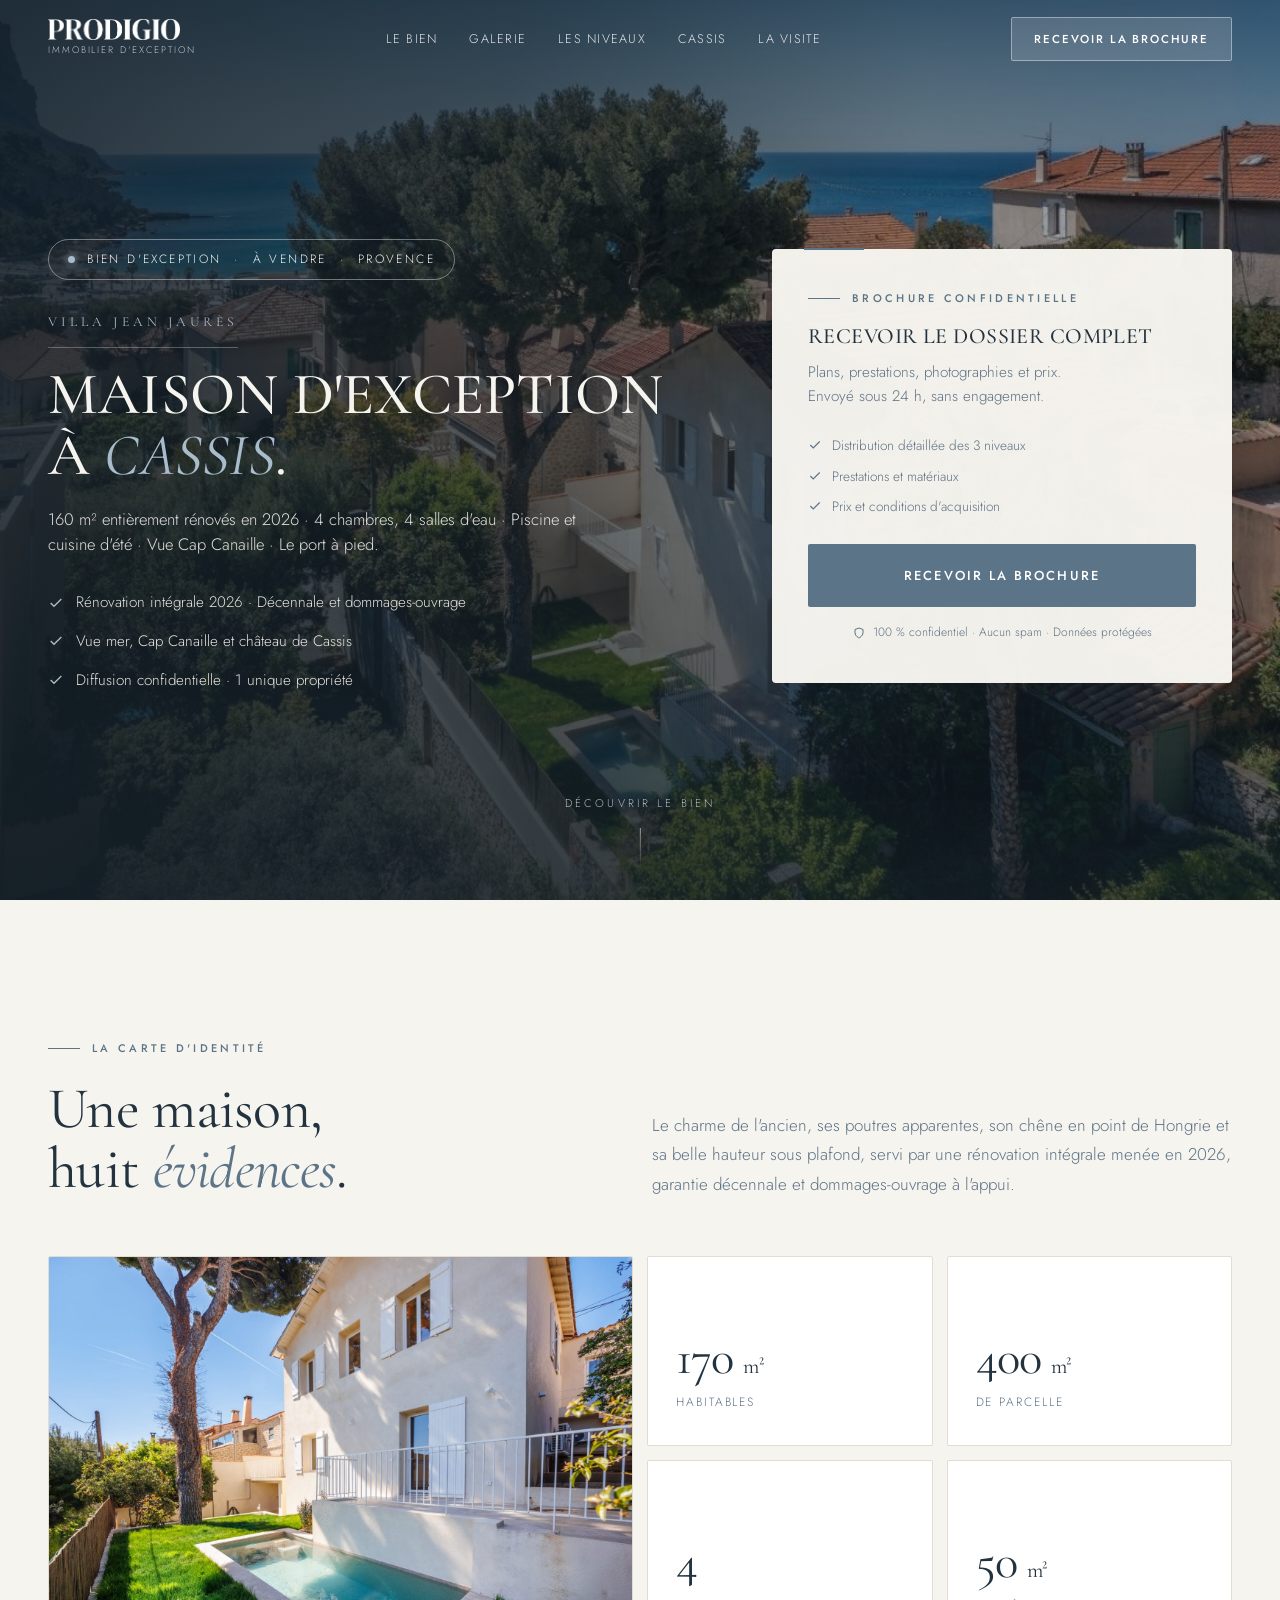
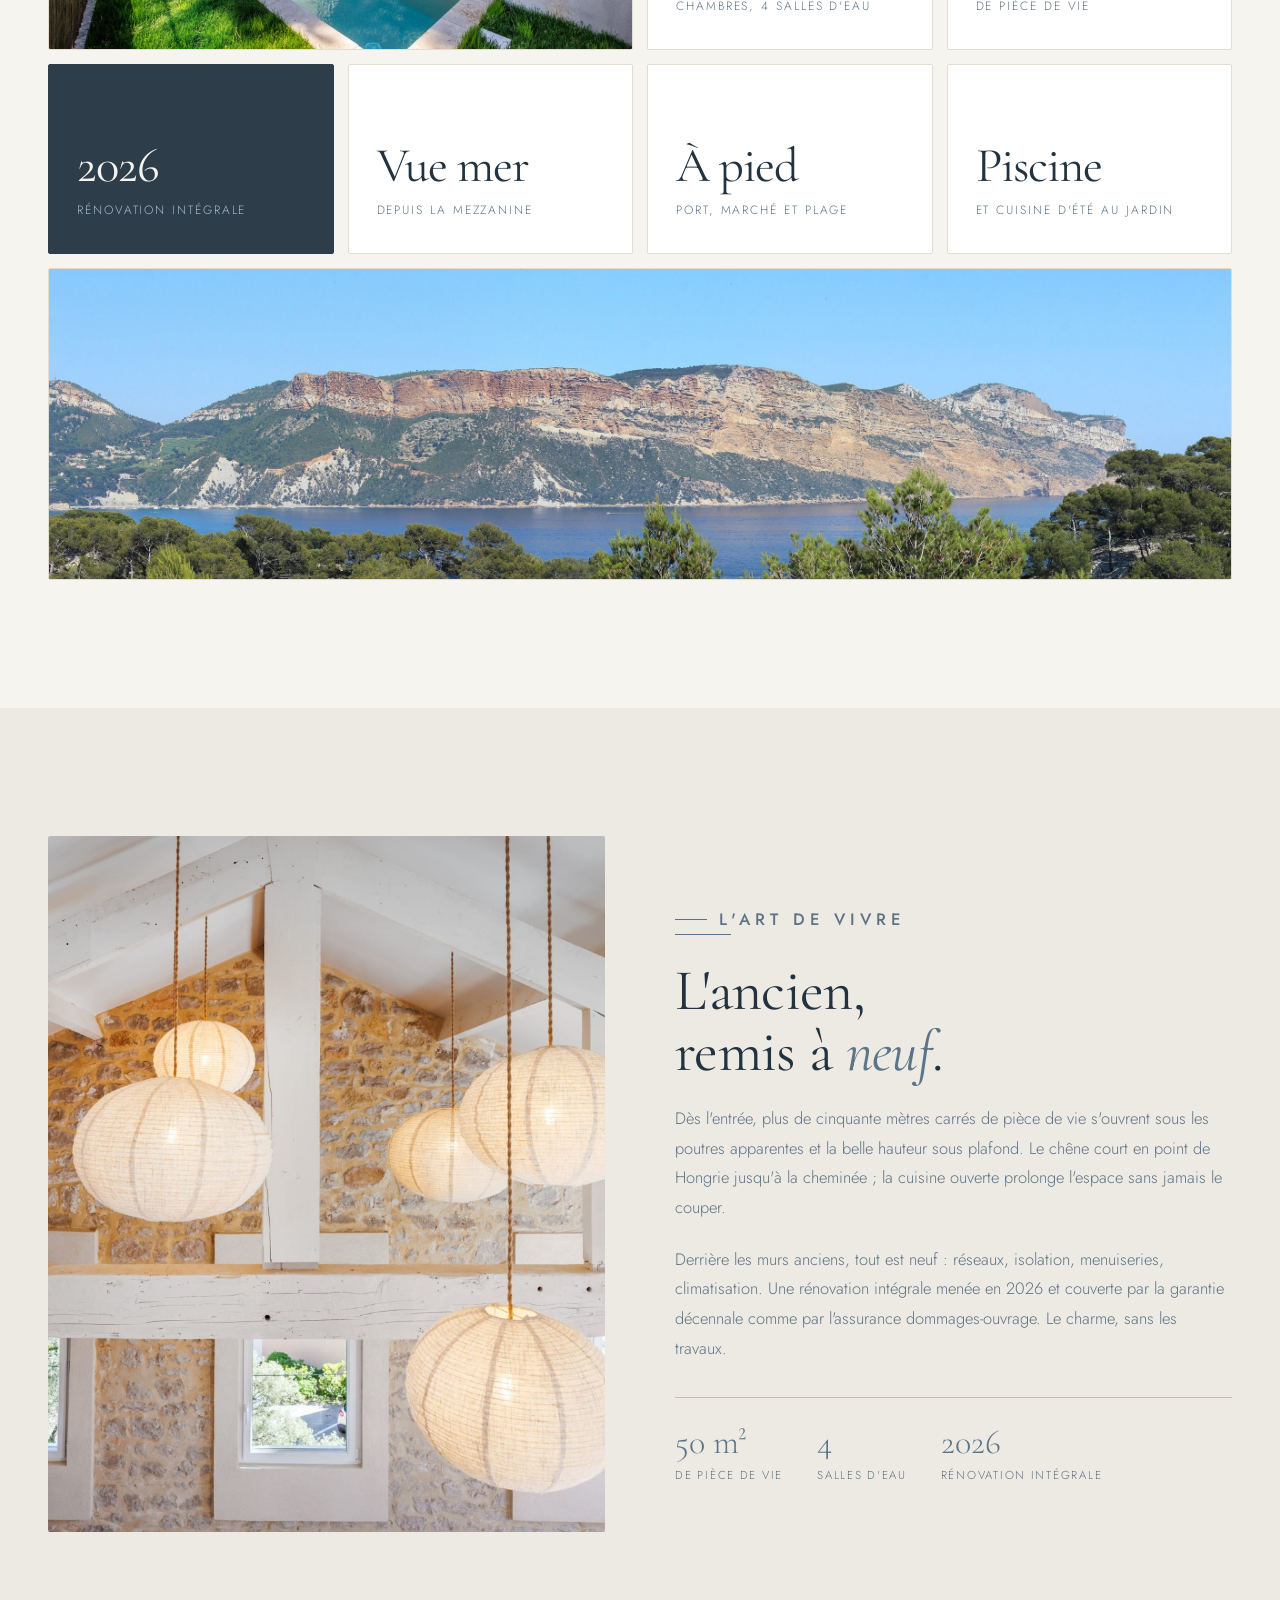
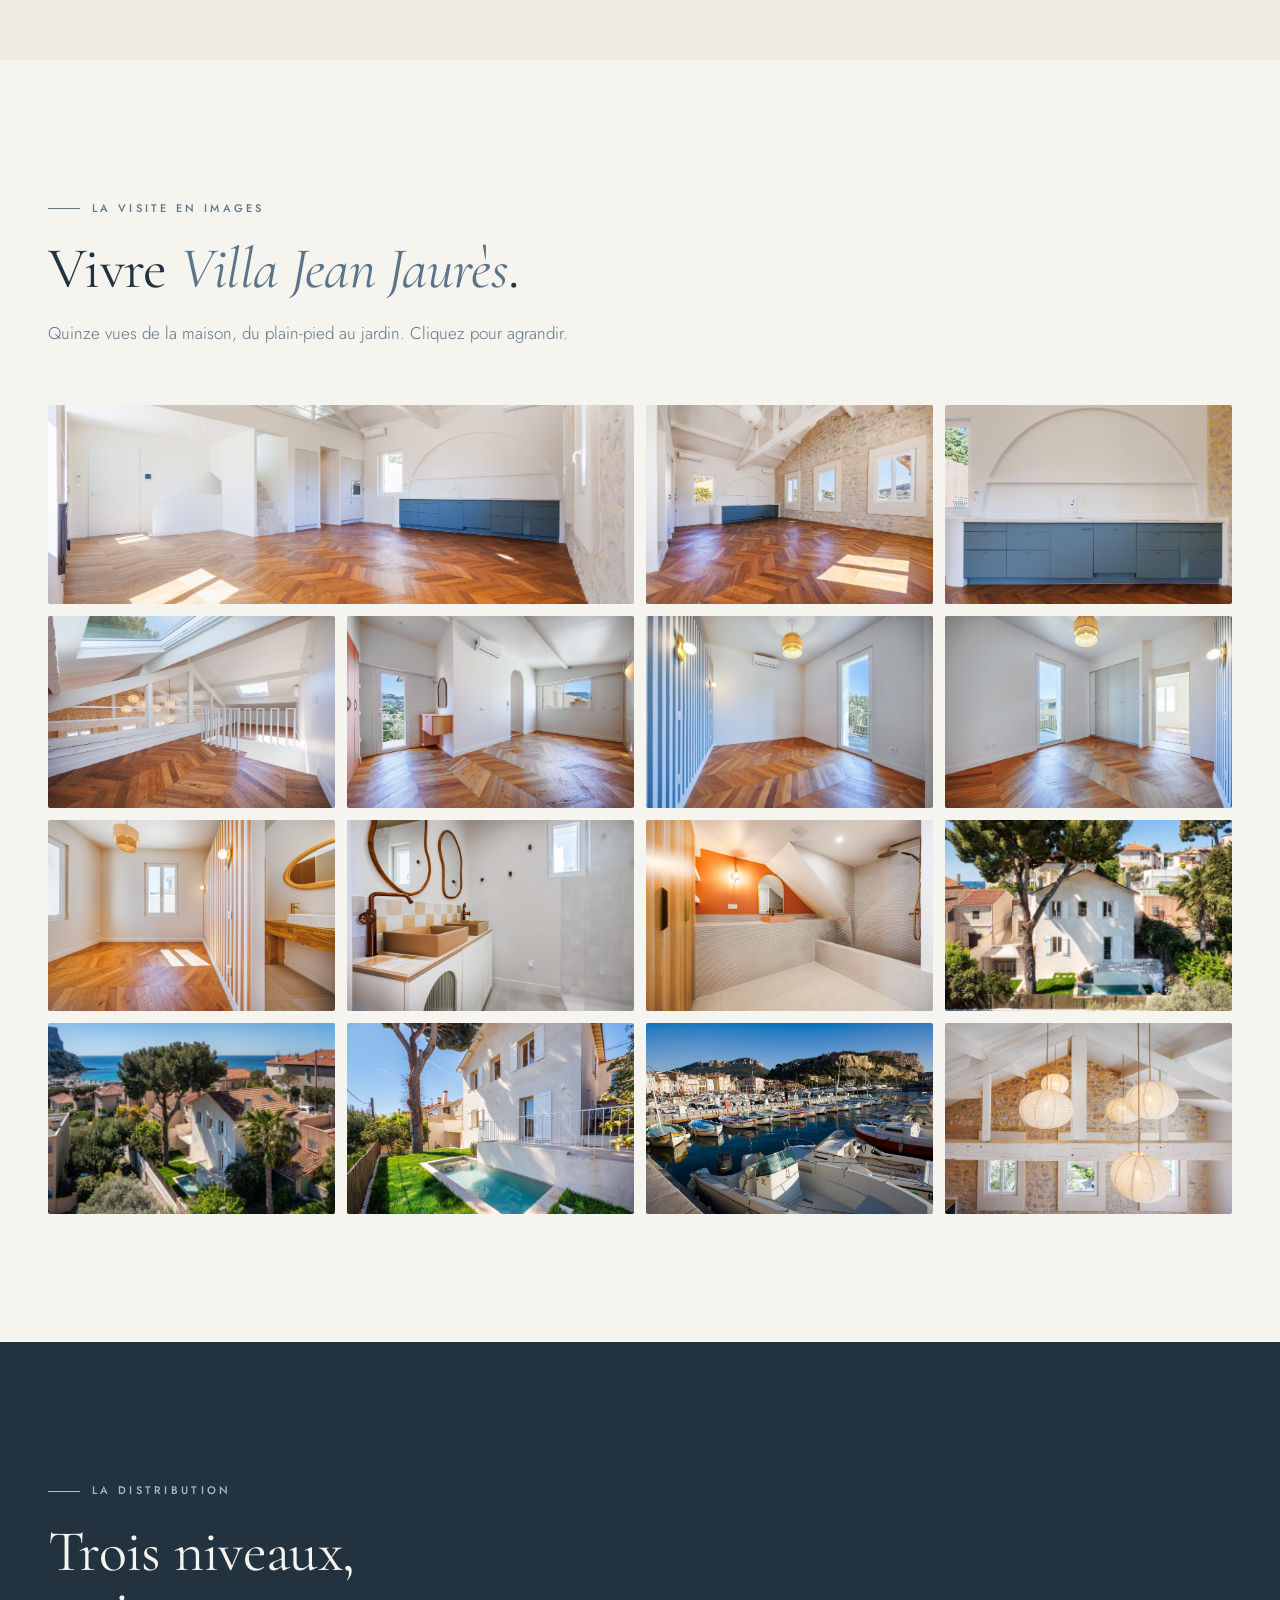
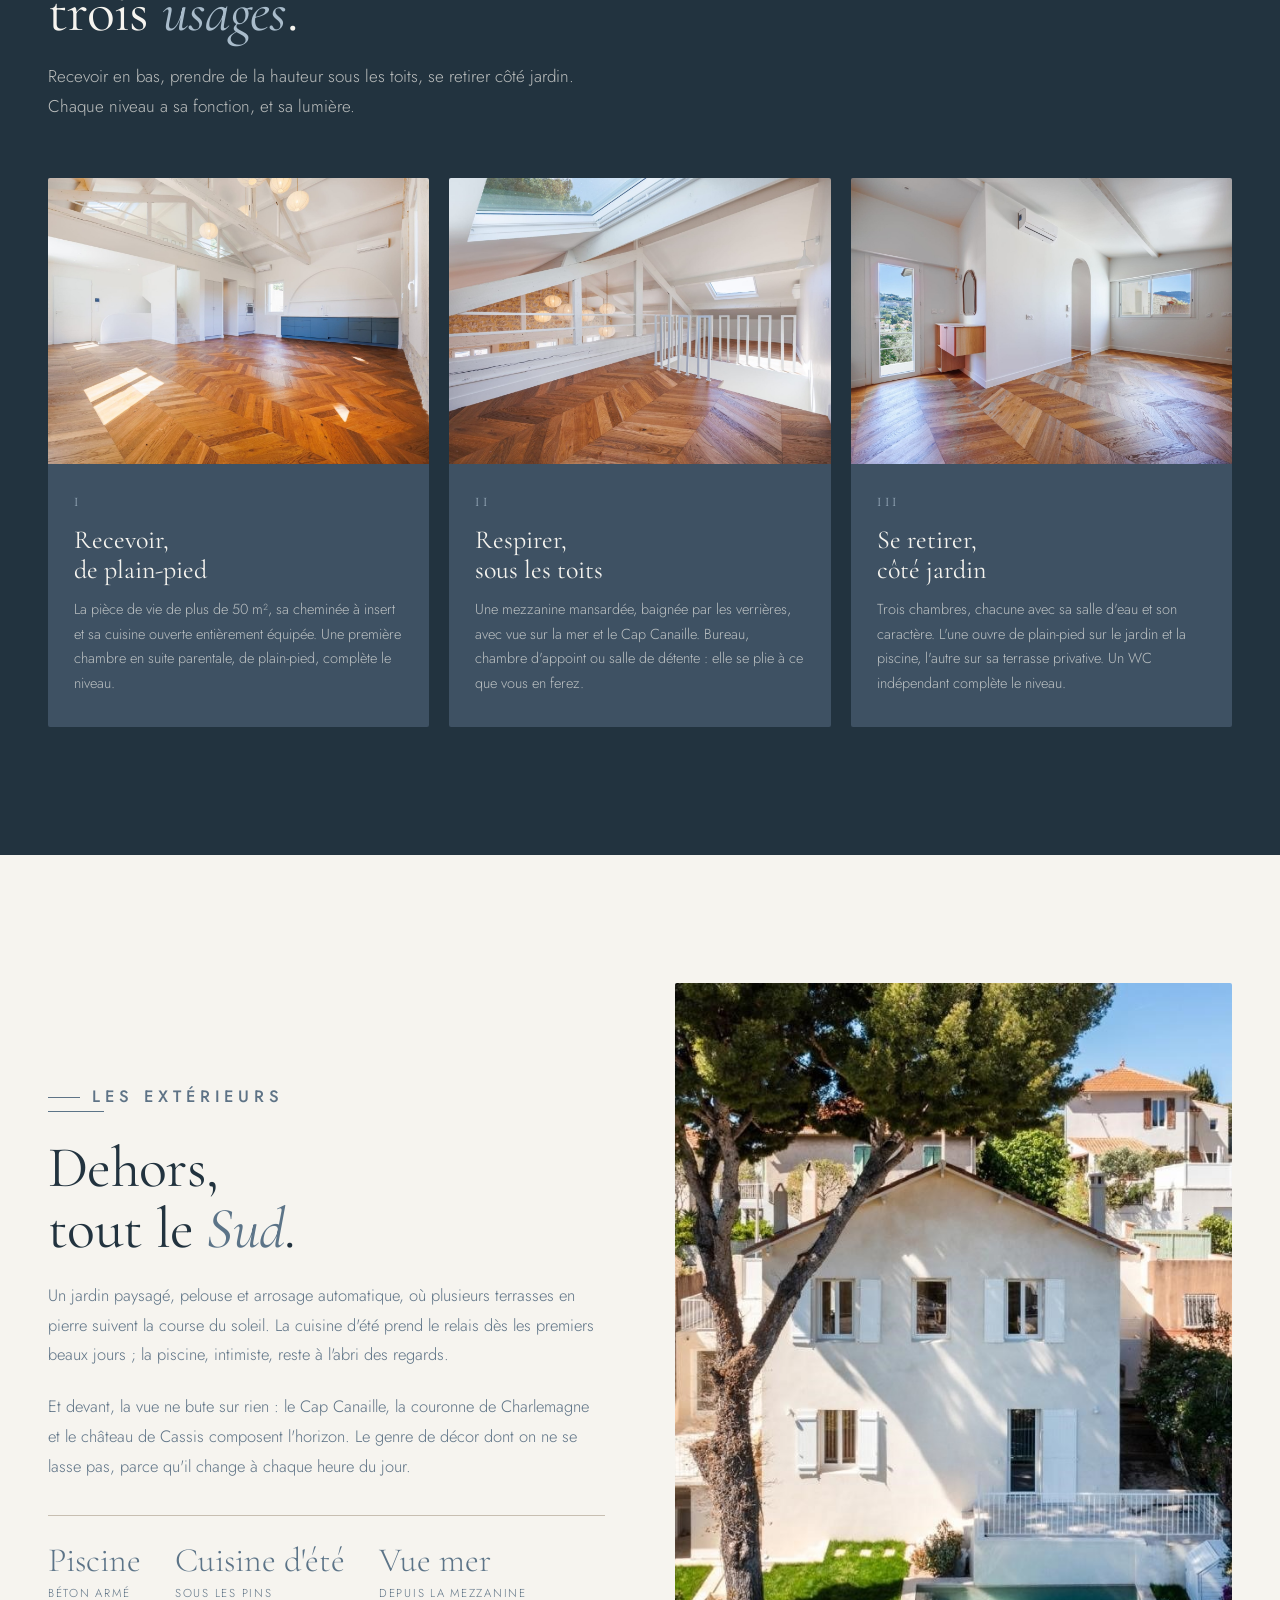
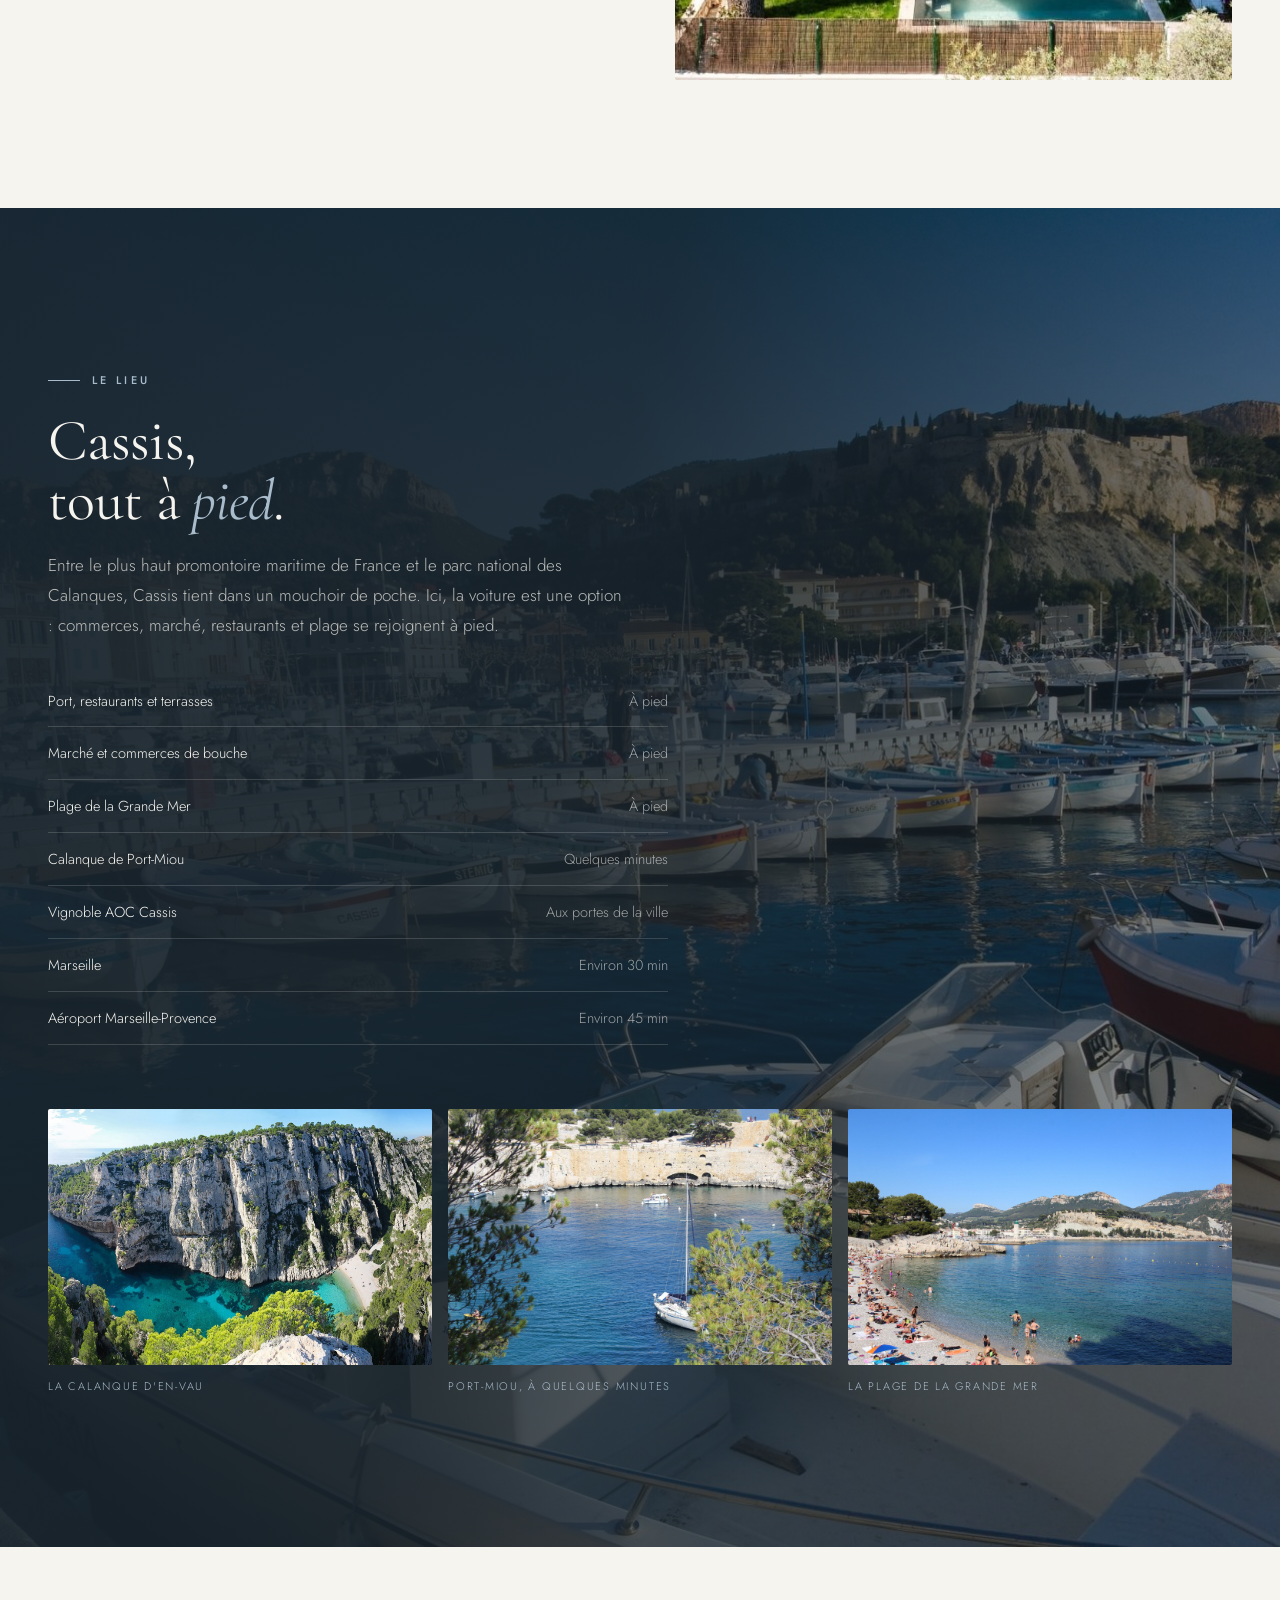
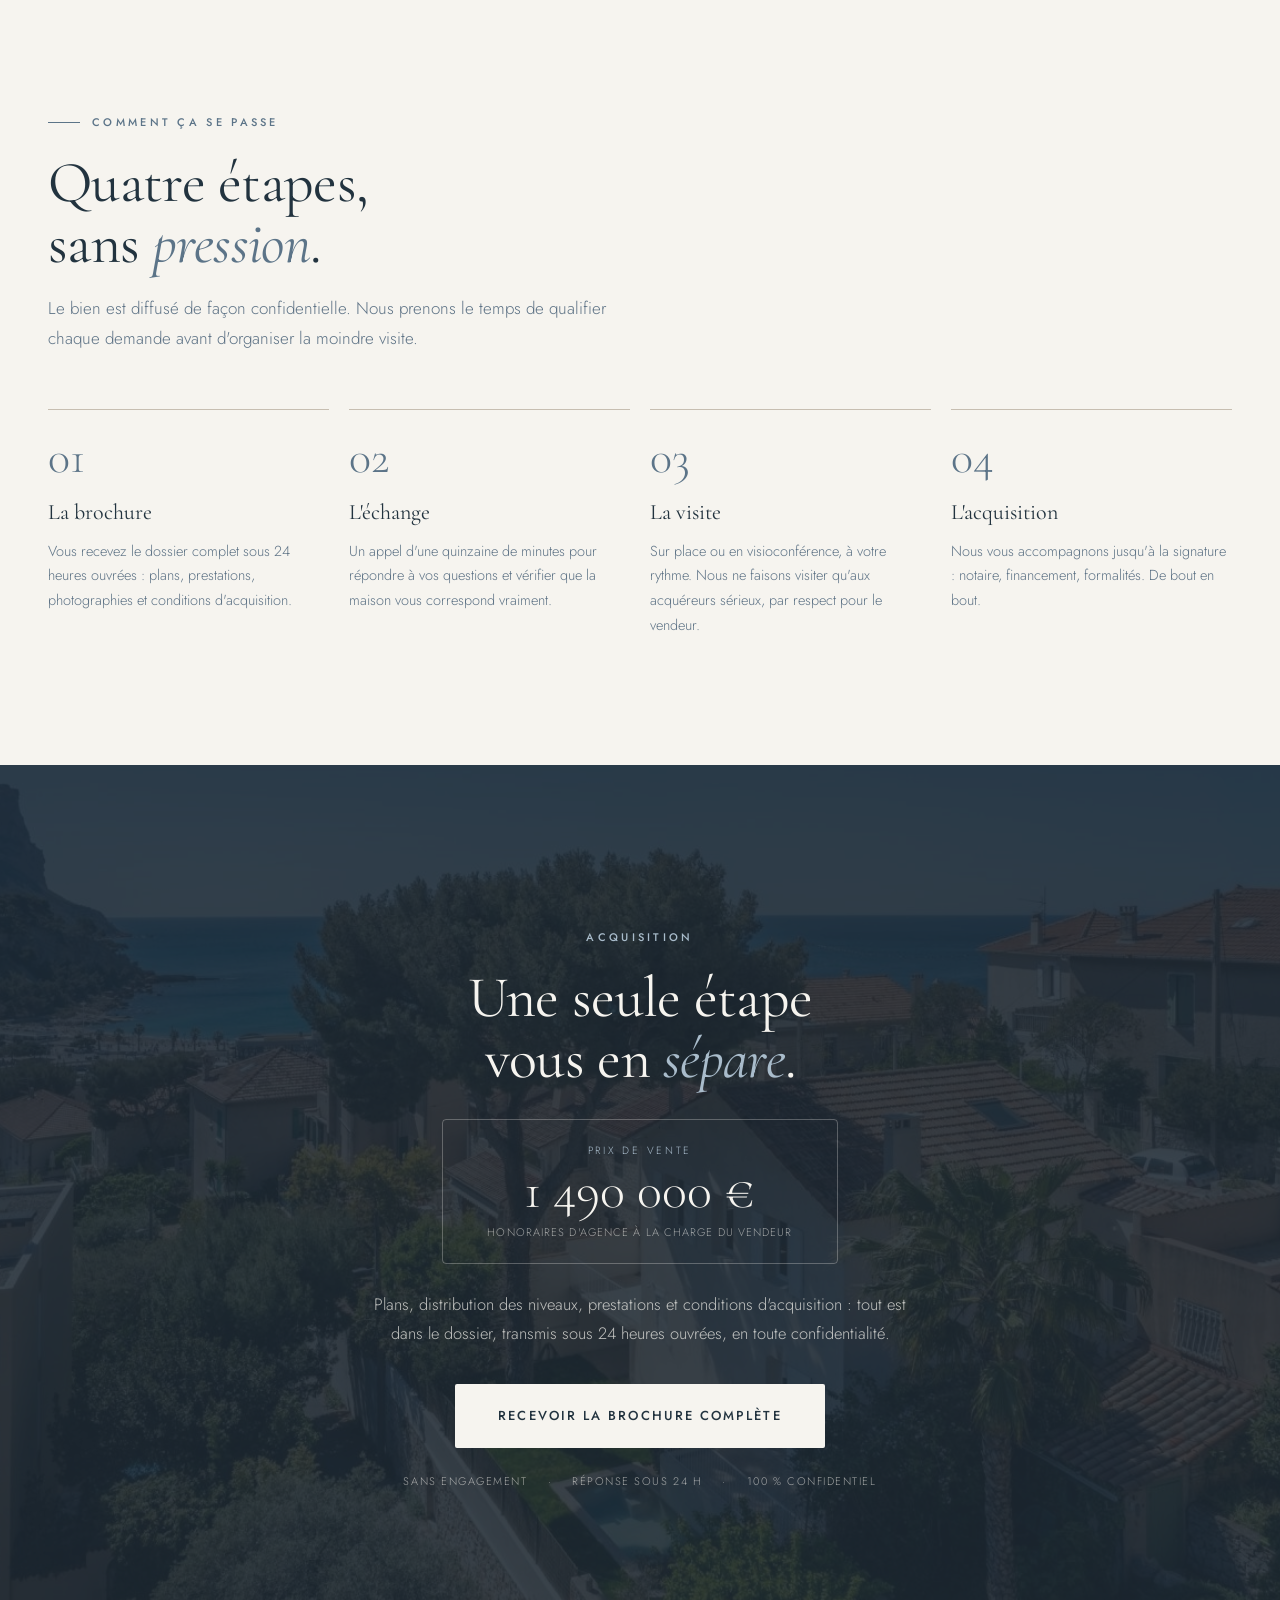
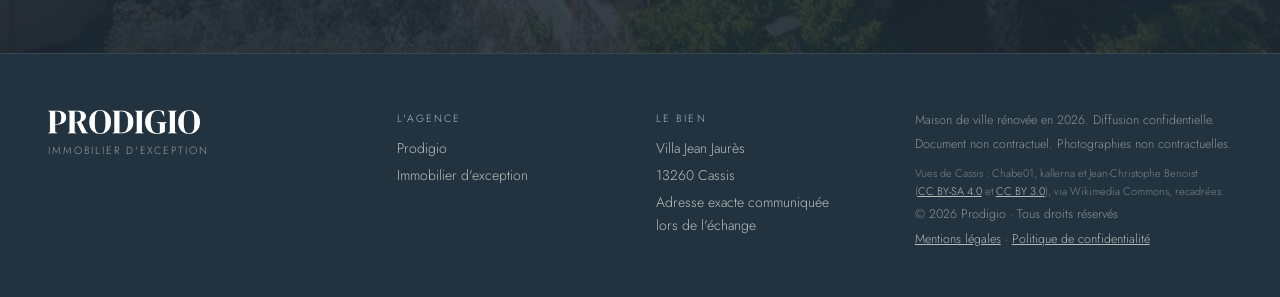
==== commit 5ecf8da9: "Formulaire de capture branche sur le tunnel Systeme.io 44251769 Le bouton de capture ouvre desormais" ====
--- a/index.html
+++ b/index.html
@@ -663,10 +663,48 @@
         Plans, prestations, photographies et prix. Transmise sous 24 heures ouvrées.
       </p>
     </div>
-    <div class="modal__form" id="brochureFormContainer">
-      <!-- TODO Systeme.io — le script du formulaire est injecte au premier clic (voir main.js).
-           En attente de l'identifiant du tunnel dedie a ce bien. -->
-      <div class="modal__spinner">Chargement du formulaire…</div>
+    <div class="modal__form">
+      <!-- Tunnel Systeme.io 44251769. Les attributs name sont ceux attendus par
+           Systeme.io : ne pas les renommer. Après validation, Systeme.io affiche
+           la page de remerciement du tunnel — c'est là qu'il faut pointer vers
+           la brochure. -->
+      <form class="form" method="post"
+            action="https://systeme.io/embedded/44251769/subscription">
+        <div class="form__row">
+          <div class="form__field">
+            <label class="form__label" for="fFirstName">Prénom</label>
+            <input class="form__input" id="fFirstName" type="text" name="first_name"
+                   autocomplete="given-name" required />
+          </div>
+          <div class="form__field">
+            <label class="form__label" for="fSurname">Nom</label>
+            <input class="form__input" id="fSurname" type="text" name="surname"
+                   autocomplete="family-name" required />
+          </div>
+        </div>
+
+        <div class="form__field">
+          <label class="form__label" for="fEmail">Adresse e-mail</label>
+          <input class="form__input" id="fEmail" type="email" name="email"
+                 autocomplete="email" inputmode="email" required />
+        </div>
+
+        <div class="form__field">
+          <label class="form__label" for="fPhone">Téléphone</label>
+          <input class="form__input" id="fPhone" type="tel" name="phone_number"
+                 autocomplete="tel" inputmode="tel" required />
+        </div>
+
+        <button class="btn btn--primary btn--lg btn--block" type="submit">
+          Recevoir la brochure
+        </button>
+
+        <p class="form__note">
+          <svg width="12" height="12" viewBox="0 0 24 24" fill="none" stroke="currentColor" stroke-width="2"><path d="M12 22s8-4 8-10V5l-8-3-8 3v7c0 6 8 10 8 10z"/></svg>
+          Vos coordonnées servent uniquement à vous transmettre ce dossier.
+          Aucun partage, aucun spam.
+        </p>
+      </form>
     </div>
   </div>
 </div>
--- a/styles.css
+++ b/styles.css
@@ -772,6 +772,31 @@
 .modal__title em { font-style: italic; color: var(--accent); }
 .modal__p { font-size: 14.5px; color: var(--muted-fg); margin: 0; }
 .modal__form { padding: 24px 36px 36px; min-height: 220px; }
+.form__row { display: grid; grid-template-columns: 1fr 1fr; gap: 12px; }
+.form__field { margin-bottom: 14px; }
+.form__label {
+  display: block; font-size: 10.5px; letter-spacing: .18em; text-transform: uppercase;
+  color: var(--muted-fg); margin-bottom: 6px;
+}
+.form__input {
+  width: 100%; font-family: var(--font-sans); font-size: 15px; font-weight: 300;
+  color: var(--fg); background: var(--surface);
+  border: 1px solid var(--border-strong); border-radius: var(--radius-sm);
+  padding: 13px 14px; transition: border-color var(--t-fast), box-shadow var(--t-fast);
+}
+.form__input:focus {
+  outline: none; border-color: var(--accent);
+  box-shadow: 0 0 0 3px rgba(92,116,136,.16);
+}
+.form__input:user-invalid { border-color: #B4553A; }
+.form .btn { margin-top: 8px; }
+.form__note {
+  display: flex; align-items: flex-start; gap: 8px;
+  font-size: 12px; line-height: 1.5; color: var(--soft-fg); margin: 16px 0 0;
+}
+.form__note svg { color: var(--accent); flex-shrink: 0; margin-top: 3px; }
+@media (max-width: 420px) { .form__row { grid-template-columns: 1fr; gap: 0; } }
+
 .modal__spinner { display: flex; align-items: center; justify-content: center; height: 180px; color: var(--soft-fg); font-size: 13px; letter-spacing: .12em; text-transform: uppercase; }
 
 /* =====================================================================
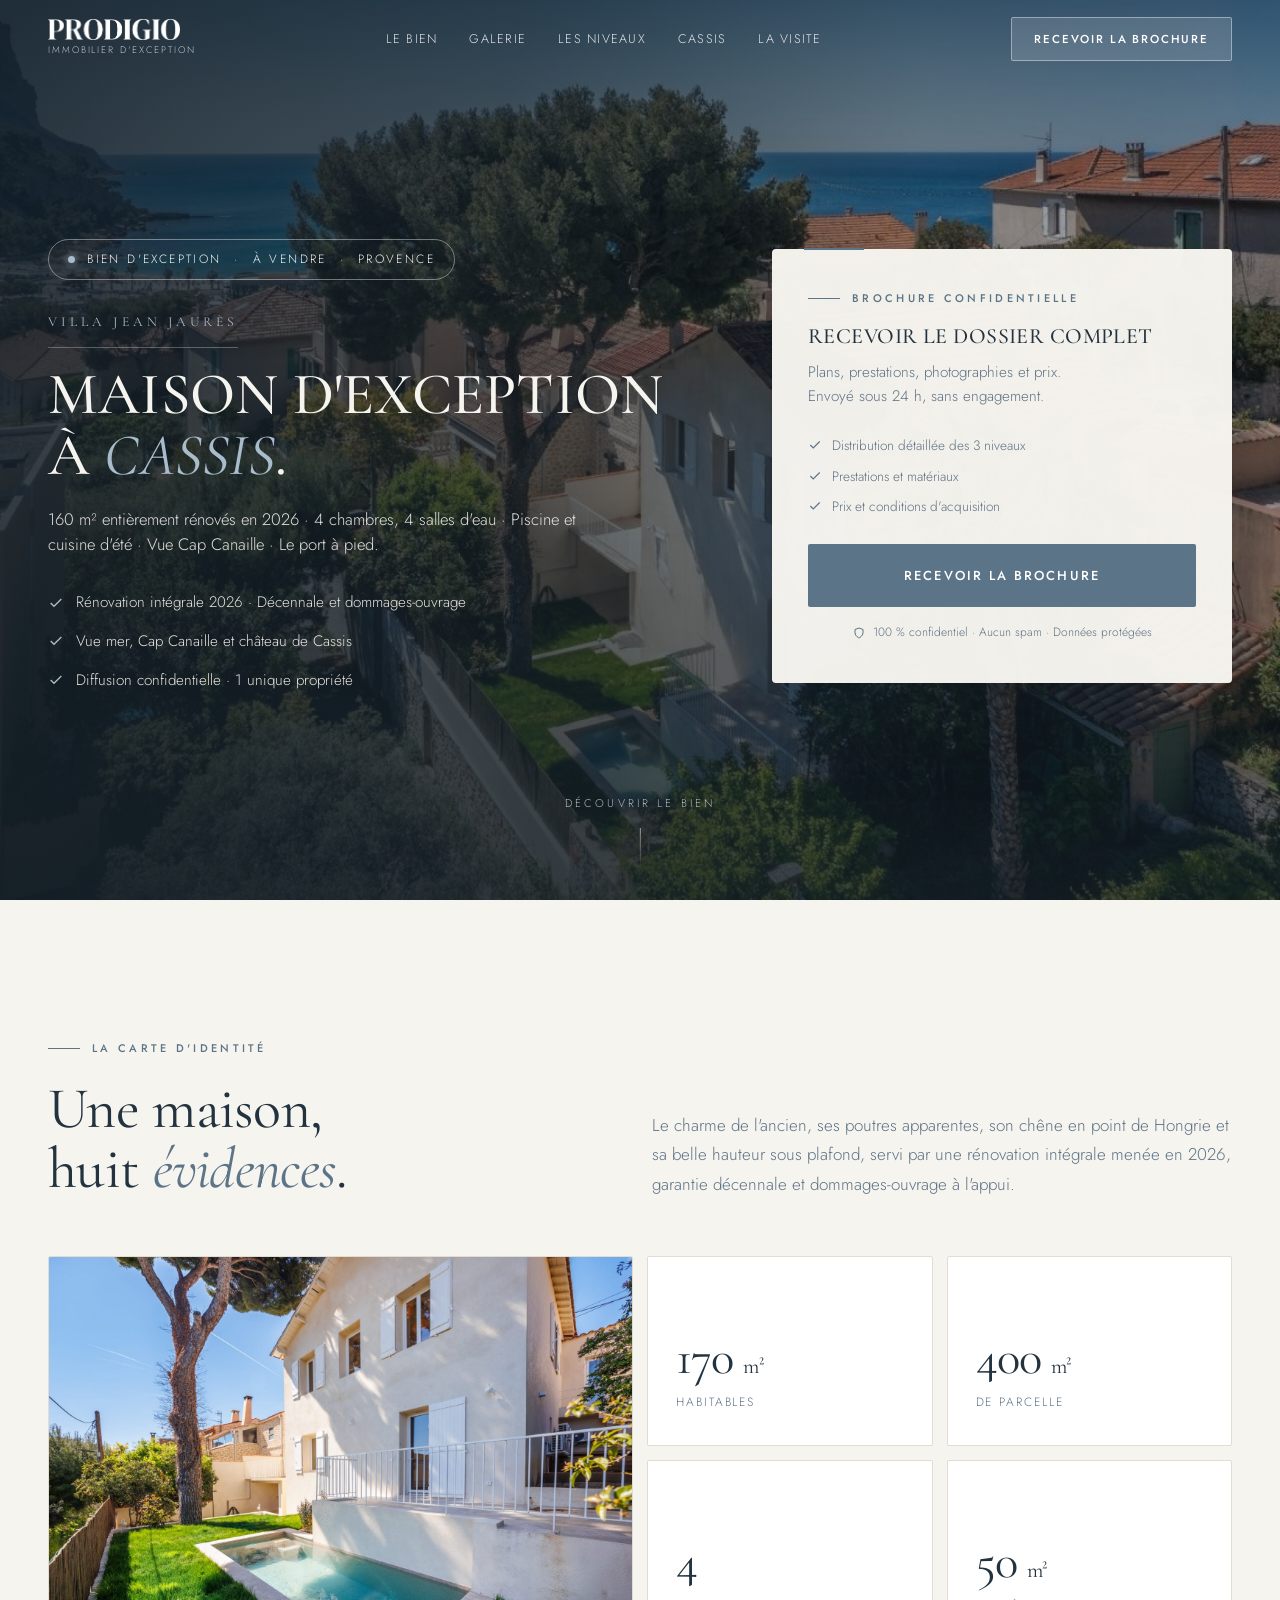
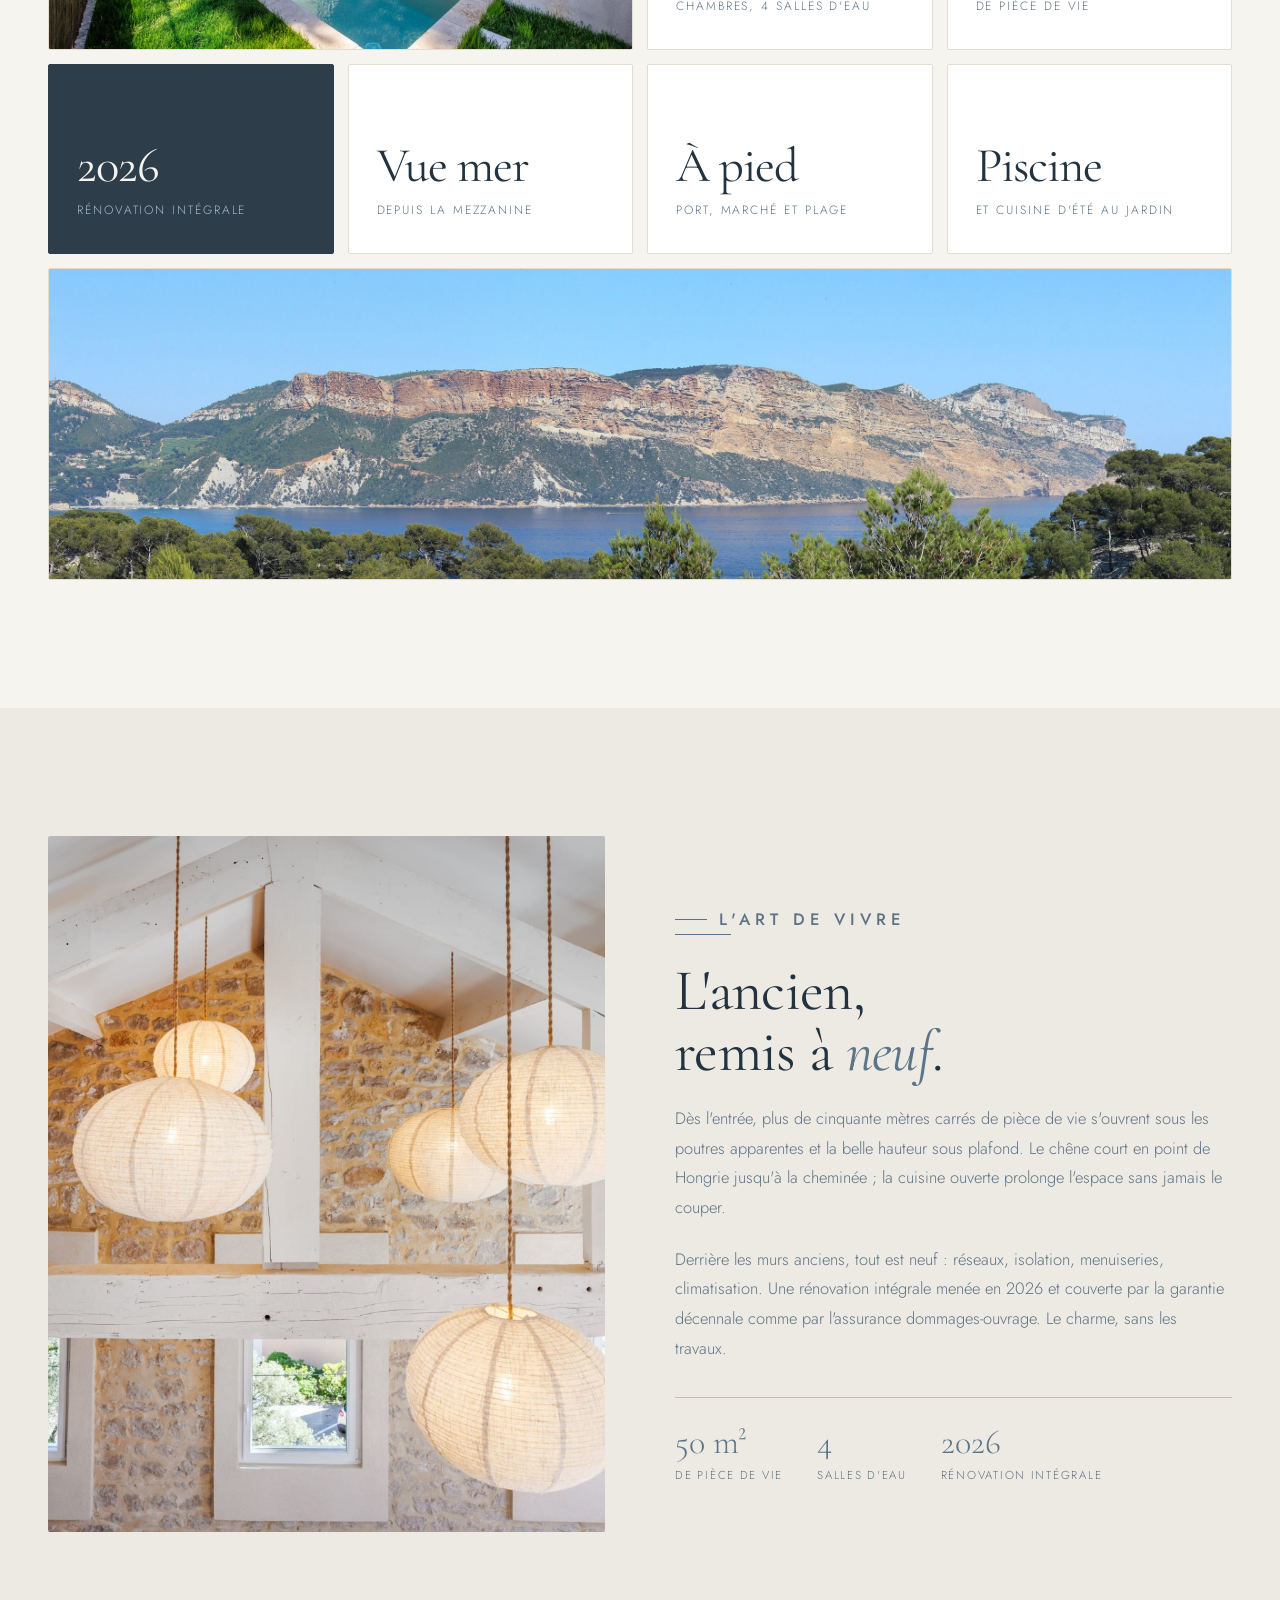
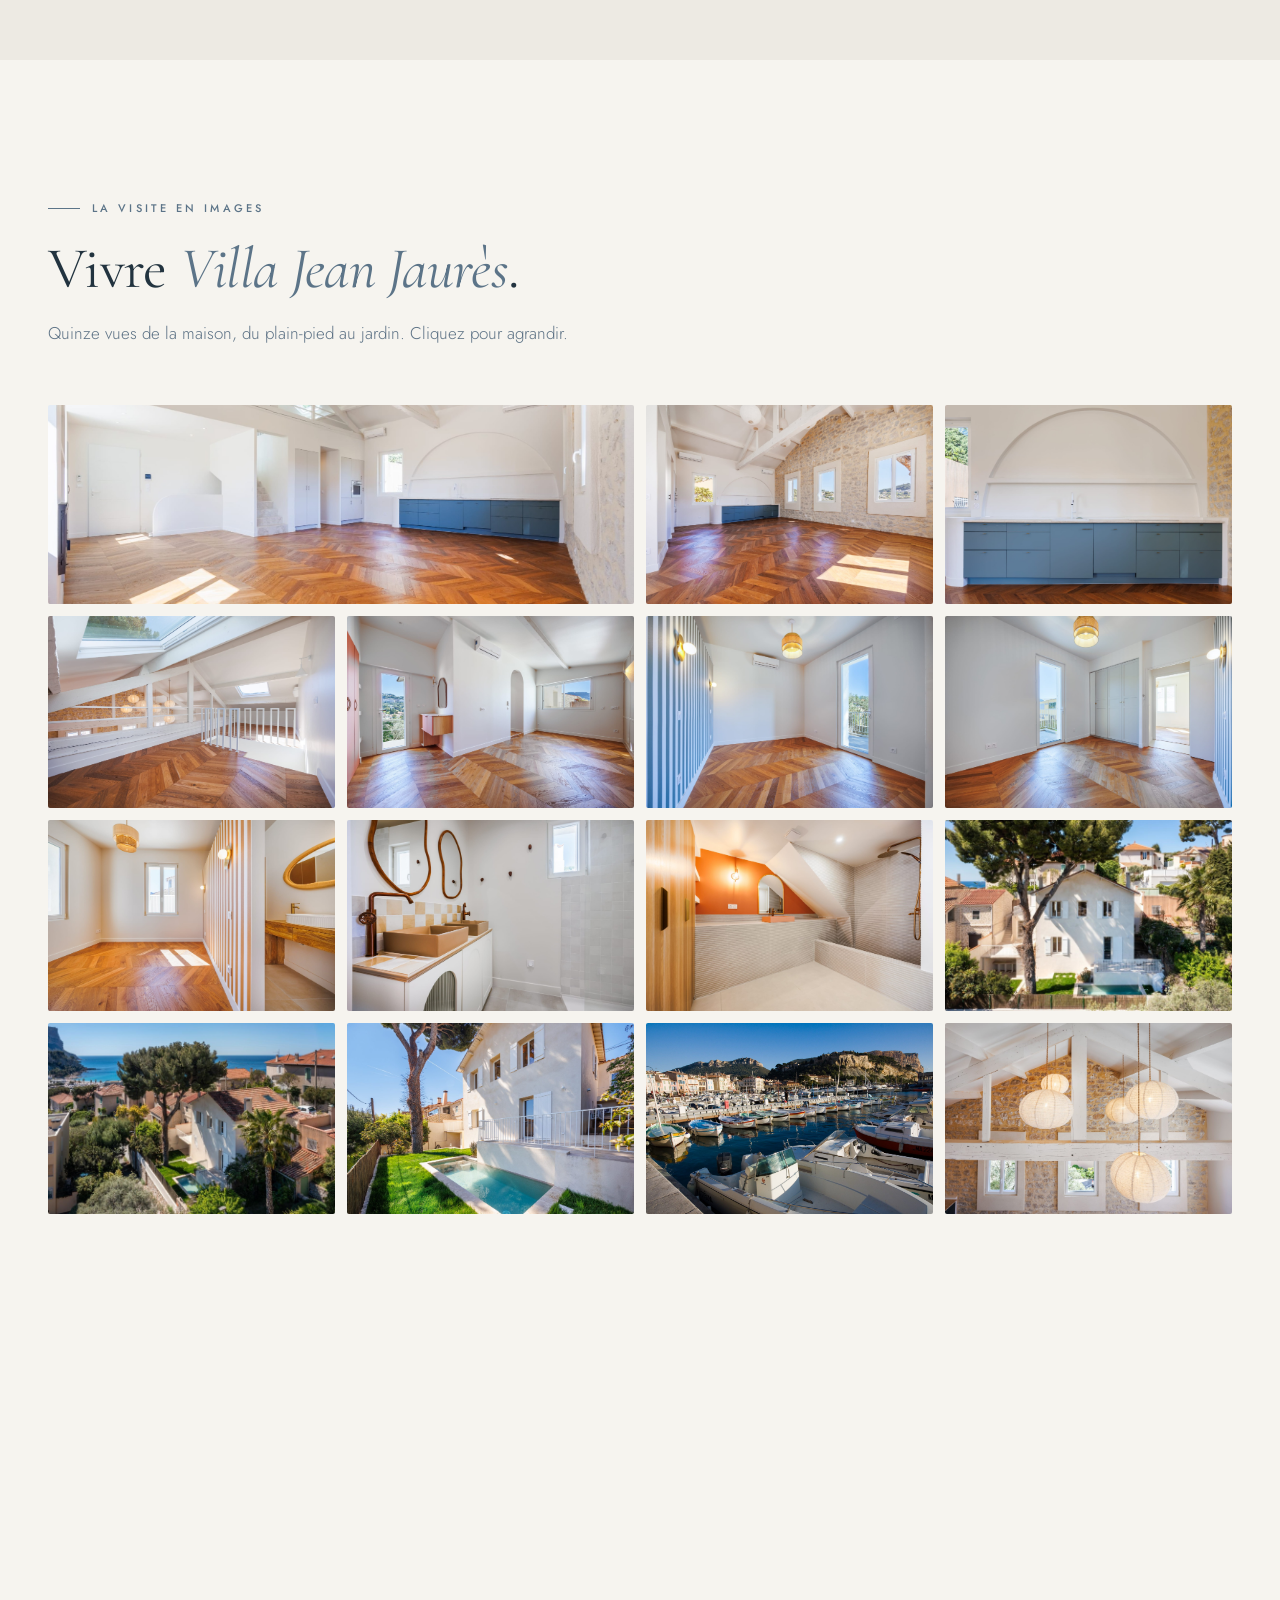
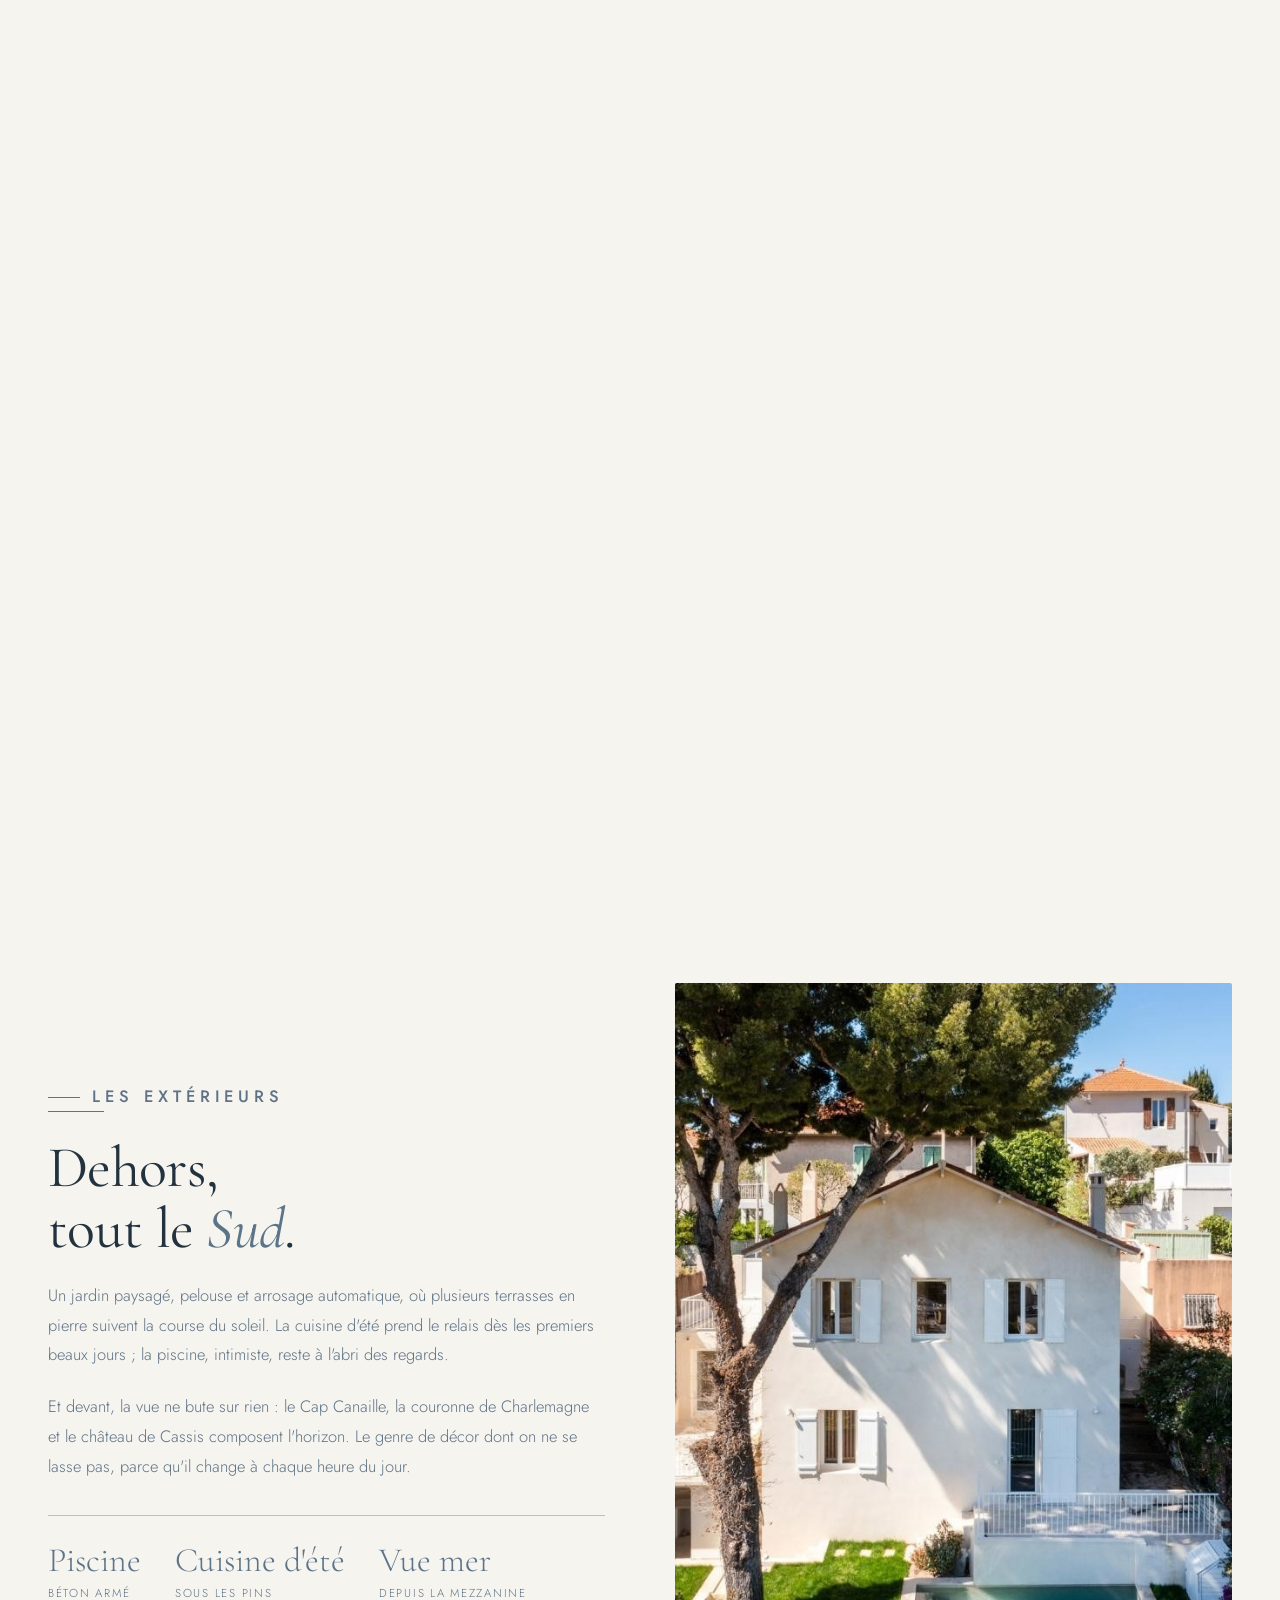
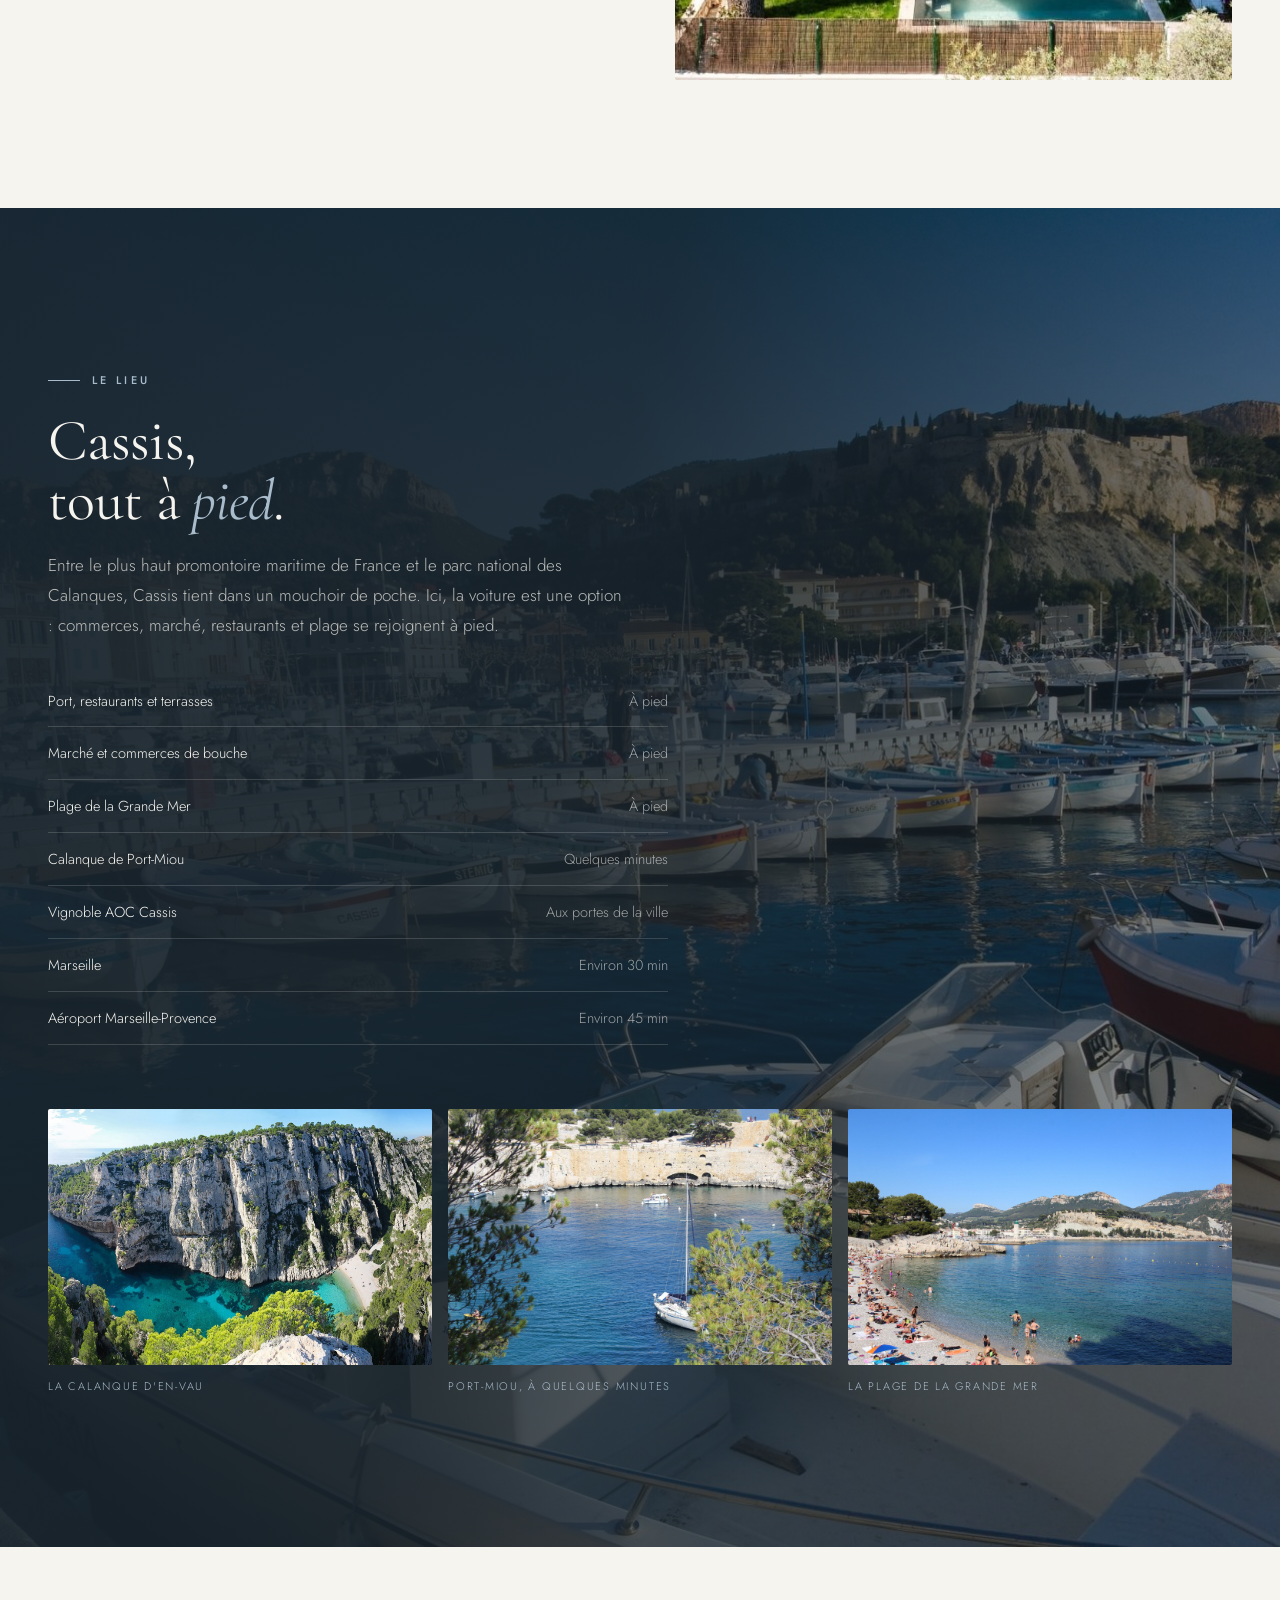
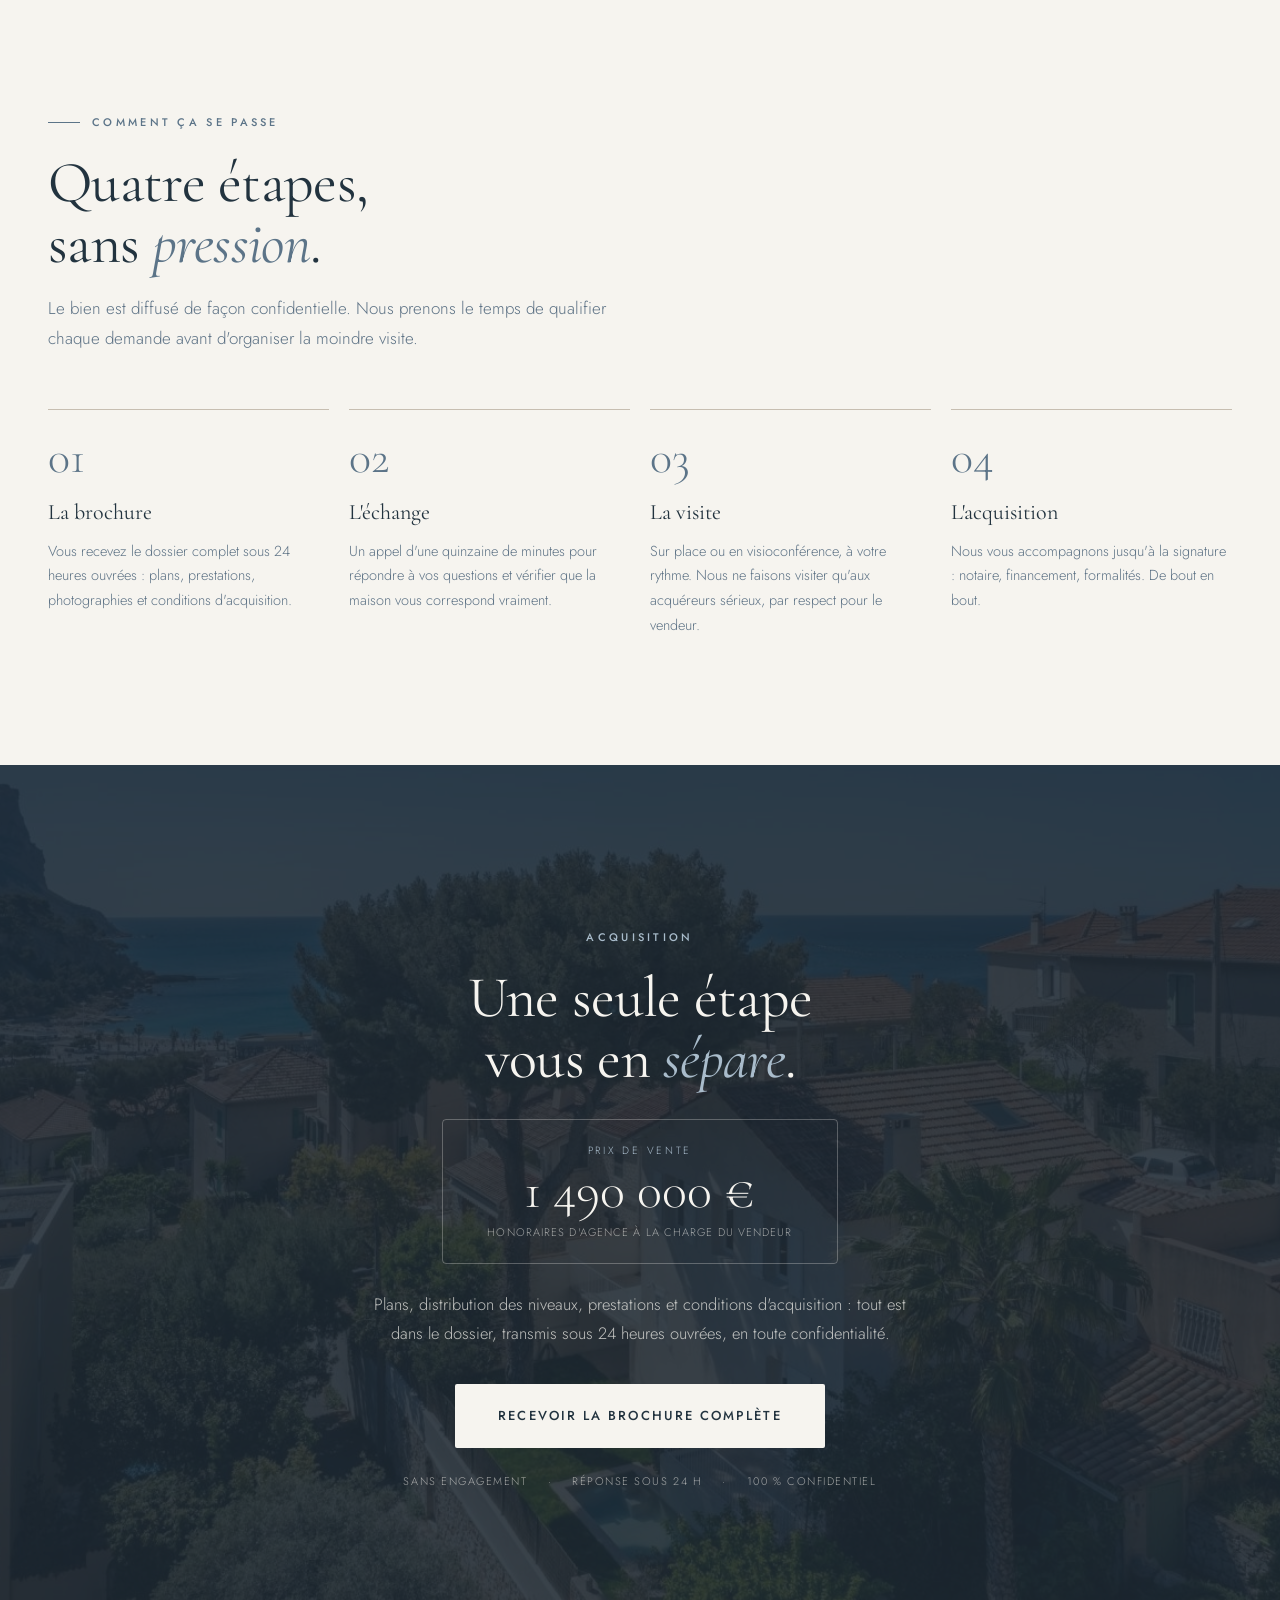
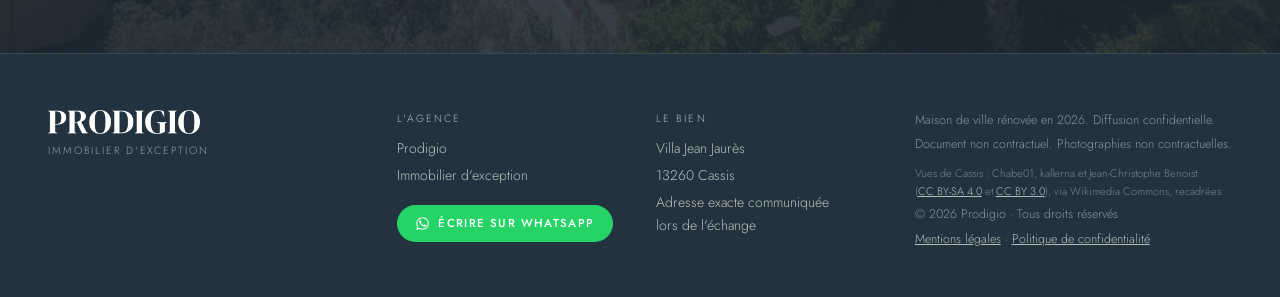
==== commit dbfdde5f: "Brochure : pages 12 a 16 retravaillees, WhatsApp, et affichage corrige Affichage - la page A4 fait 1" ====
--- a/index.html
+++ b/index.html
@@ -628,6 +628,10 @@
       <p class="footer__info-title">L'agence</p>
       <p>Prodigio</p>
       <p>Immobilier d'exception</p>
+      <a class="footer__wa" href="https://wa.me/33625773592" target="_blank" rel="noopener noreferrer">
+        <svg width="15" height="15" viewBox="0 0 24 24" fill="currentColor"><path d="M12 2C6.5 2 2 6.5 2 12c0 1.8.5 3.4 1.3 4.9L2 22l5.3-1.4c1.4.8 3 1.2 4.7 1.2 5.5 0 10-4.5 10-10S17.5 2 12 2zm0 18.2c-1.5 0-3-.4-4.3-1.2l-.3-.2-3.2.8.9-3.1-.2-.3c-.8-1.3-1.3-2.8-1.3-4.4C3.6 7.4 7.4 3.6 12 3.6s8.4 3.8 8.4 8.4-3.8 8.2-8.4 8.2z"/><path d="M17.5 14.4c-.3-.2-1.7-.9-2-1-.3-.1-.4-.2-.6.1-.2.3-.7.9-.9 1.1-.2.2-.3.2-.6.1-.3-.2-1.2-.5-2.3-1.4-.9-.8-1.4-1.7-1.6-2-.2-.3 0-.5.1-.6l.5-.5c.1-.2.2-.3.3-.5 0-.2 0-.4-.1-.5l-.9-2.1c-.2-.5-.4-.5-.6-.5h-.5c-.2 0-.5.1-.7.3-.3.3-1 .9-1 2.3s1 2.7 1.2 2.9c.1.2 2 3.1 5 4.3.7.3 1.2.5 1.6.6.7.2 1.3.2 1.8.1.6-.1 1.7-.7 1.9-1.4.2-.7.2-1.2.2-1.4-.1-.1-.3-.2-.6-.3z"/></svg>
+        Écrire sur WhatsApp
+      </a>
     </div>
 
     <div class="footer__info">
--- a/styles.css
+++ b/styles.css
@@ -746,6 +746,14 @@
 .footer__tagline { font-size: 10.5px; letter-spacing: .18em; text-transform: uppercase; color: rgba(246,244,239,.56); margin-top: 8px; }
 .footer__info p { margin: 0 0 4px; font-size: 14px; color: rgba(246,244,239,.72); }
 .footer__info-title { font-size: 10.5px !important; letter-spacing: .2em; text-transform: uppercase; color: var(--accent-light) !important; margin-bottom: 10px !important; }
+.footer__wa {
+  display: inline-flex; align-items: center; gap: 8px; margin-top: 14px;
+  padding: 9px 18px; background: #25D366; color: #fff; border-radius: 100px;
+  font-size: 11.5px; letter-spacing: .12em; text-transform: uppercase; font-weight: 500;
+  text-decoration: none; transition: filter var(--t-fast);
+}
+.footer__wa:hover { filter: brightness(1.08); }
+
 .footer__credits p { margin: 0 0 4px; font-size: 12.5px; color: rgba(246,244,239,.5); }
 .footer__credits a { color: rgba(246,244,239,.7); }
 .footer__credits-photo { font-size: 11px !important; line-height: 1.6; color: rgba(246,244,239,.42) !important; margin-top: 10px !important; }
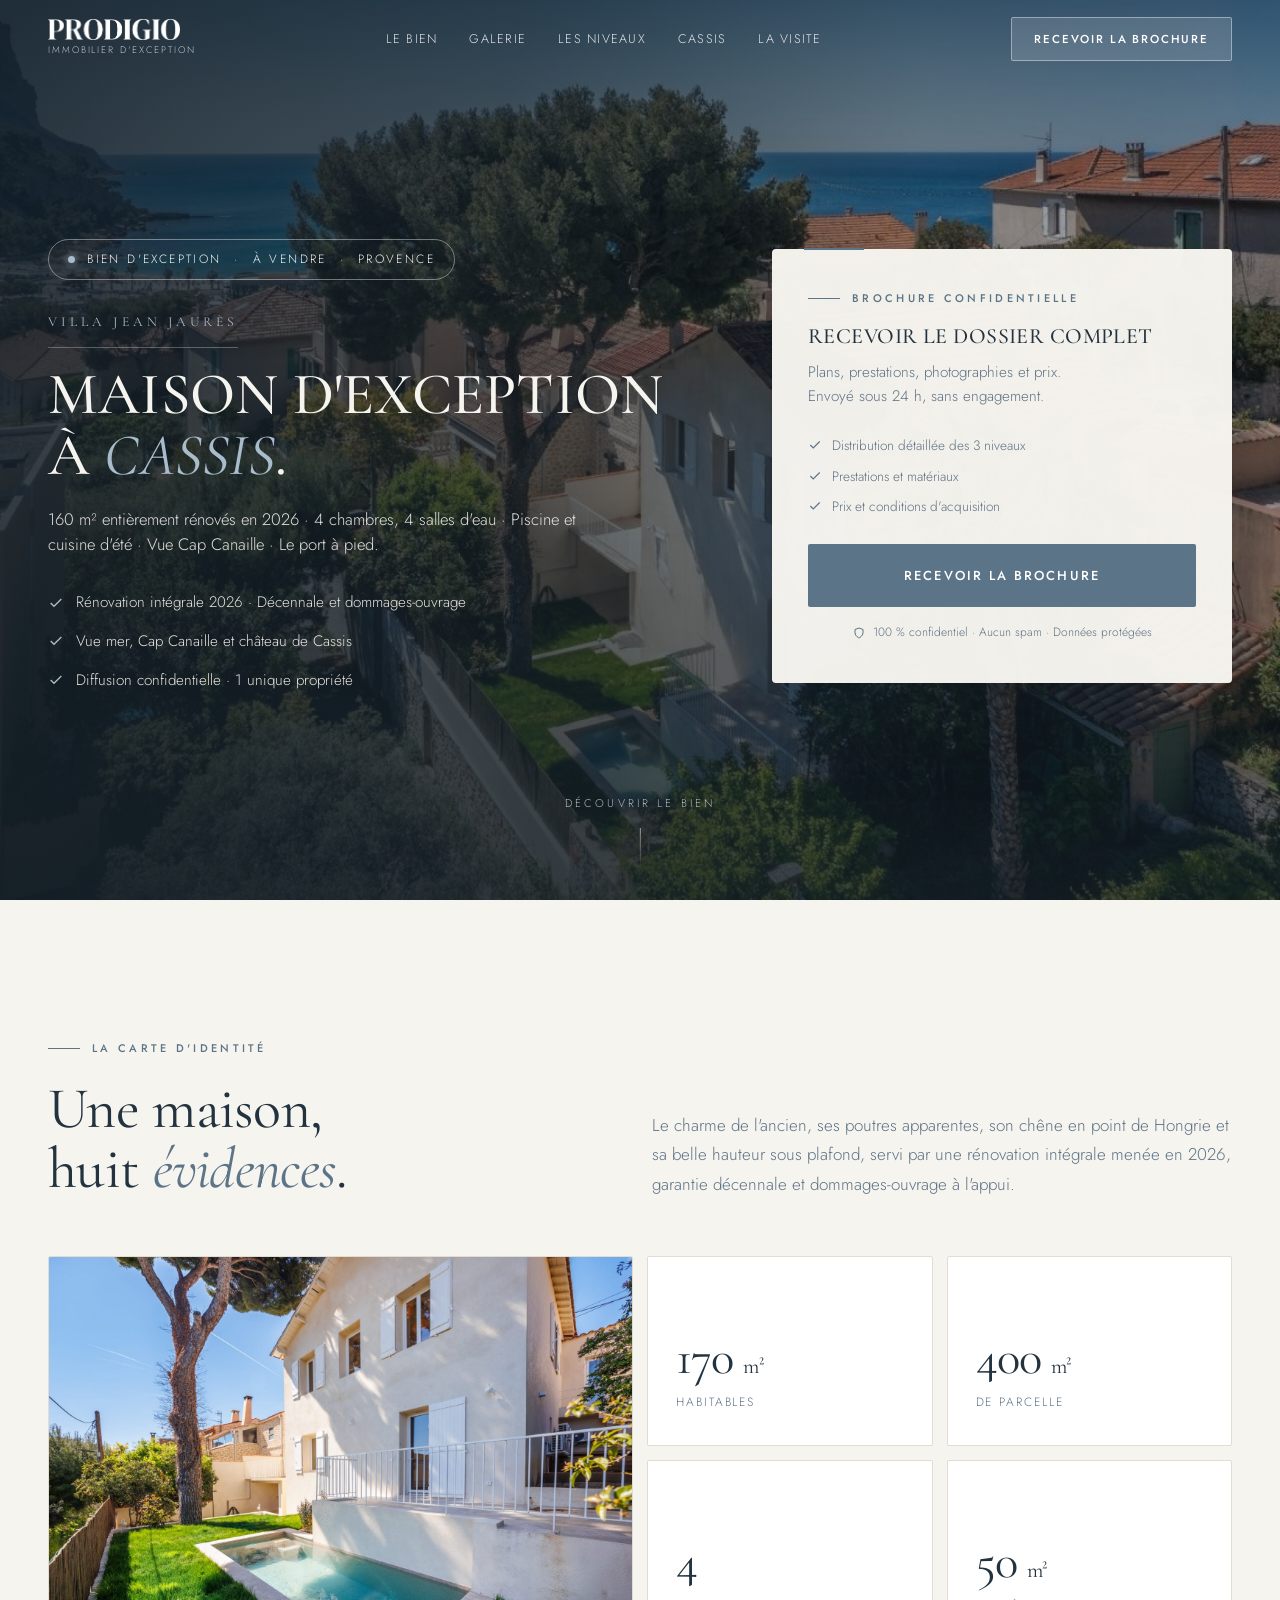
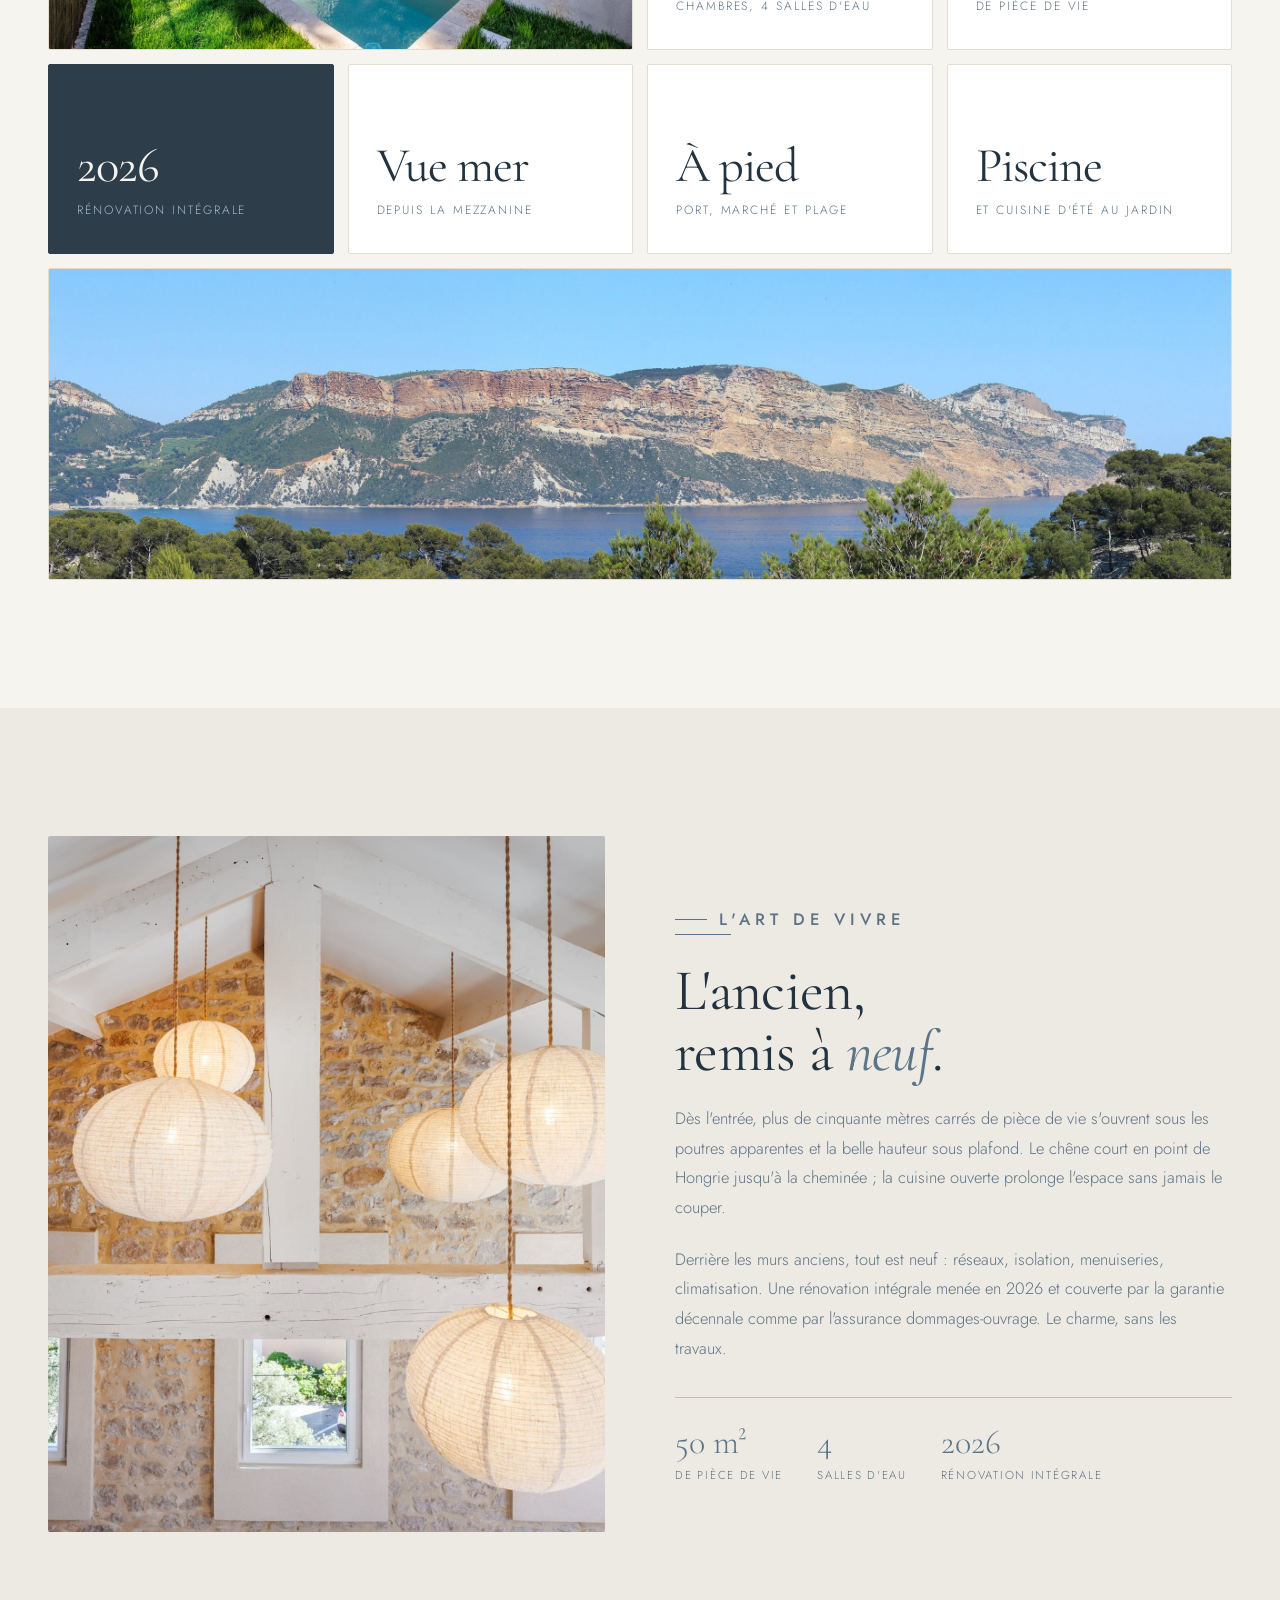
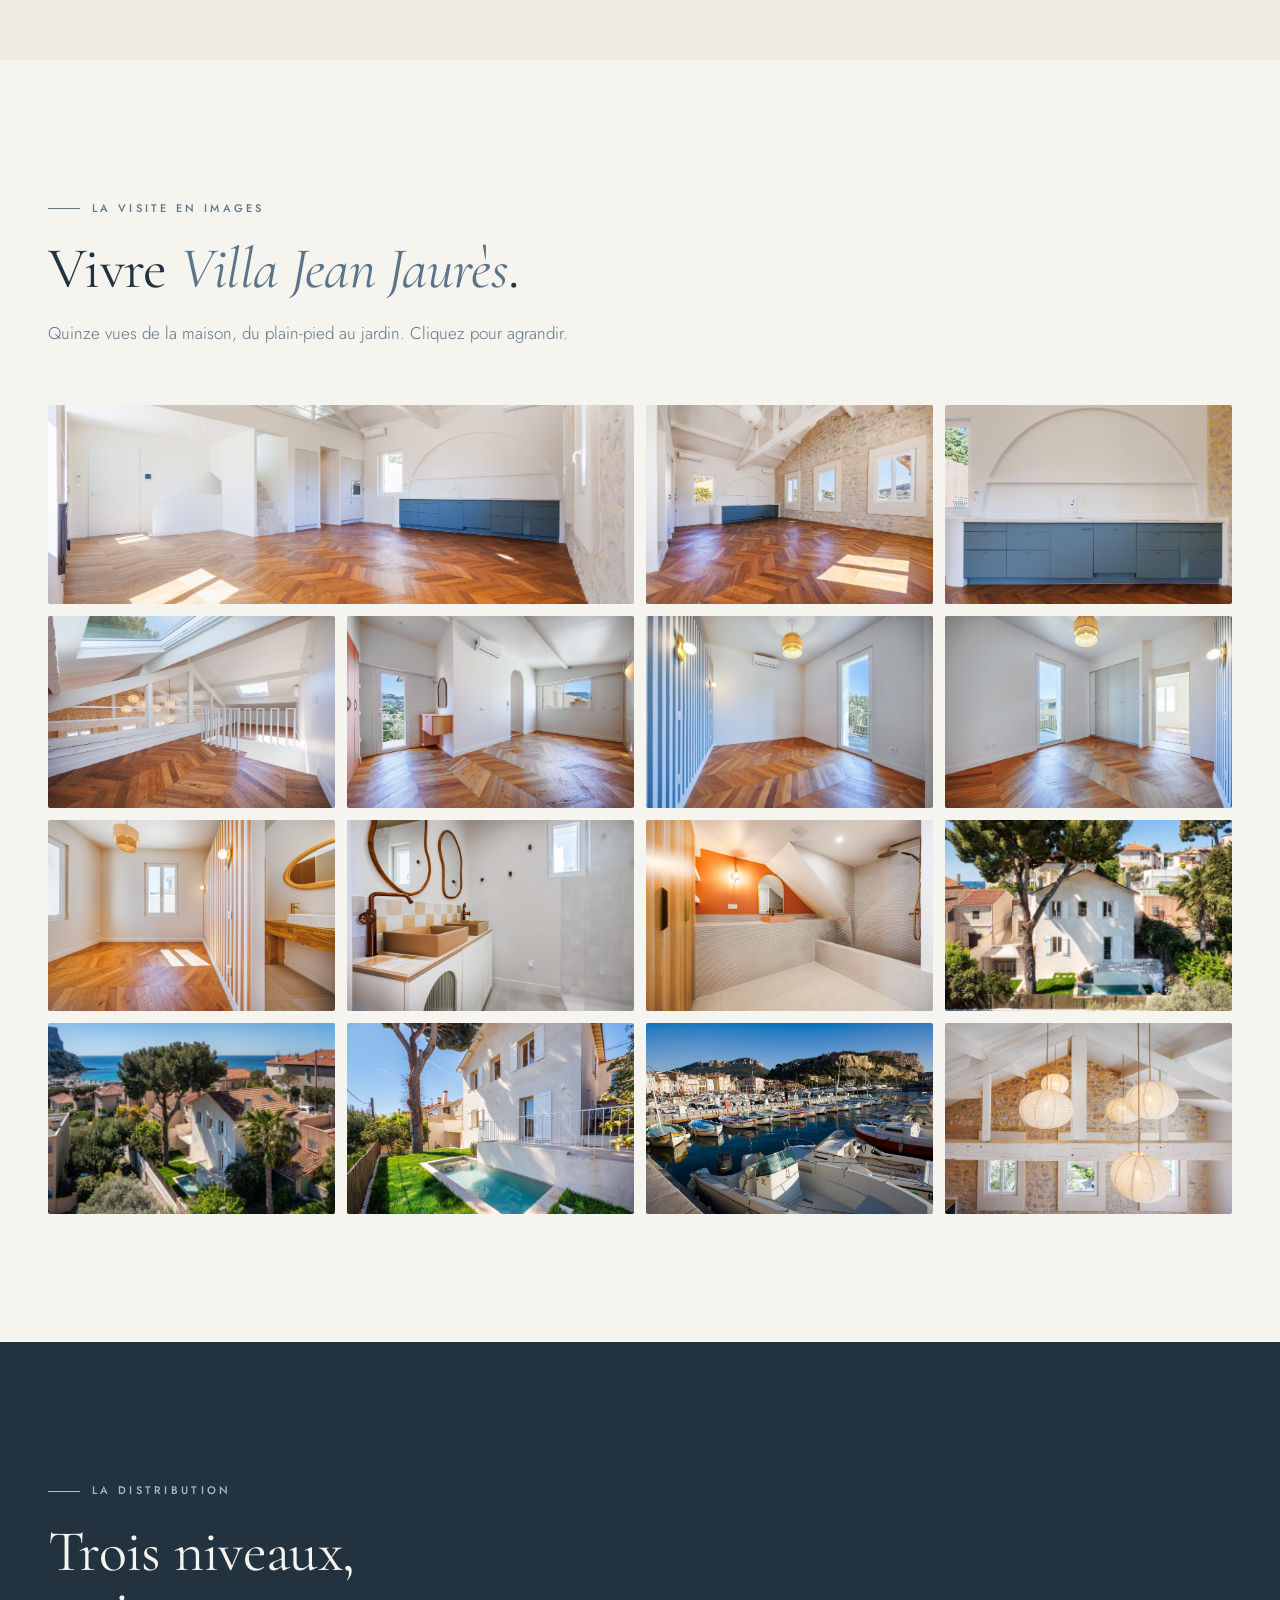
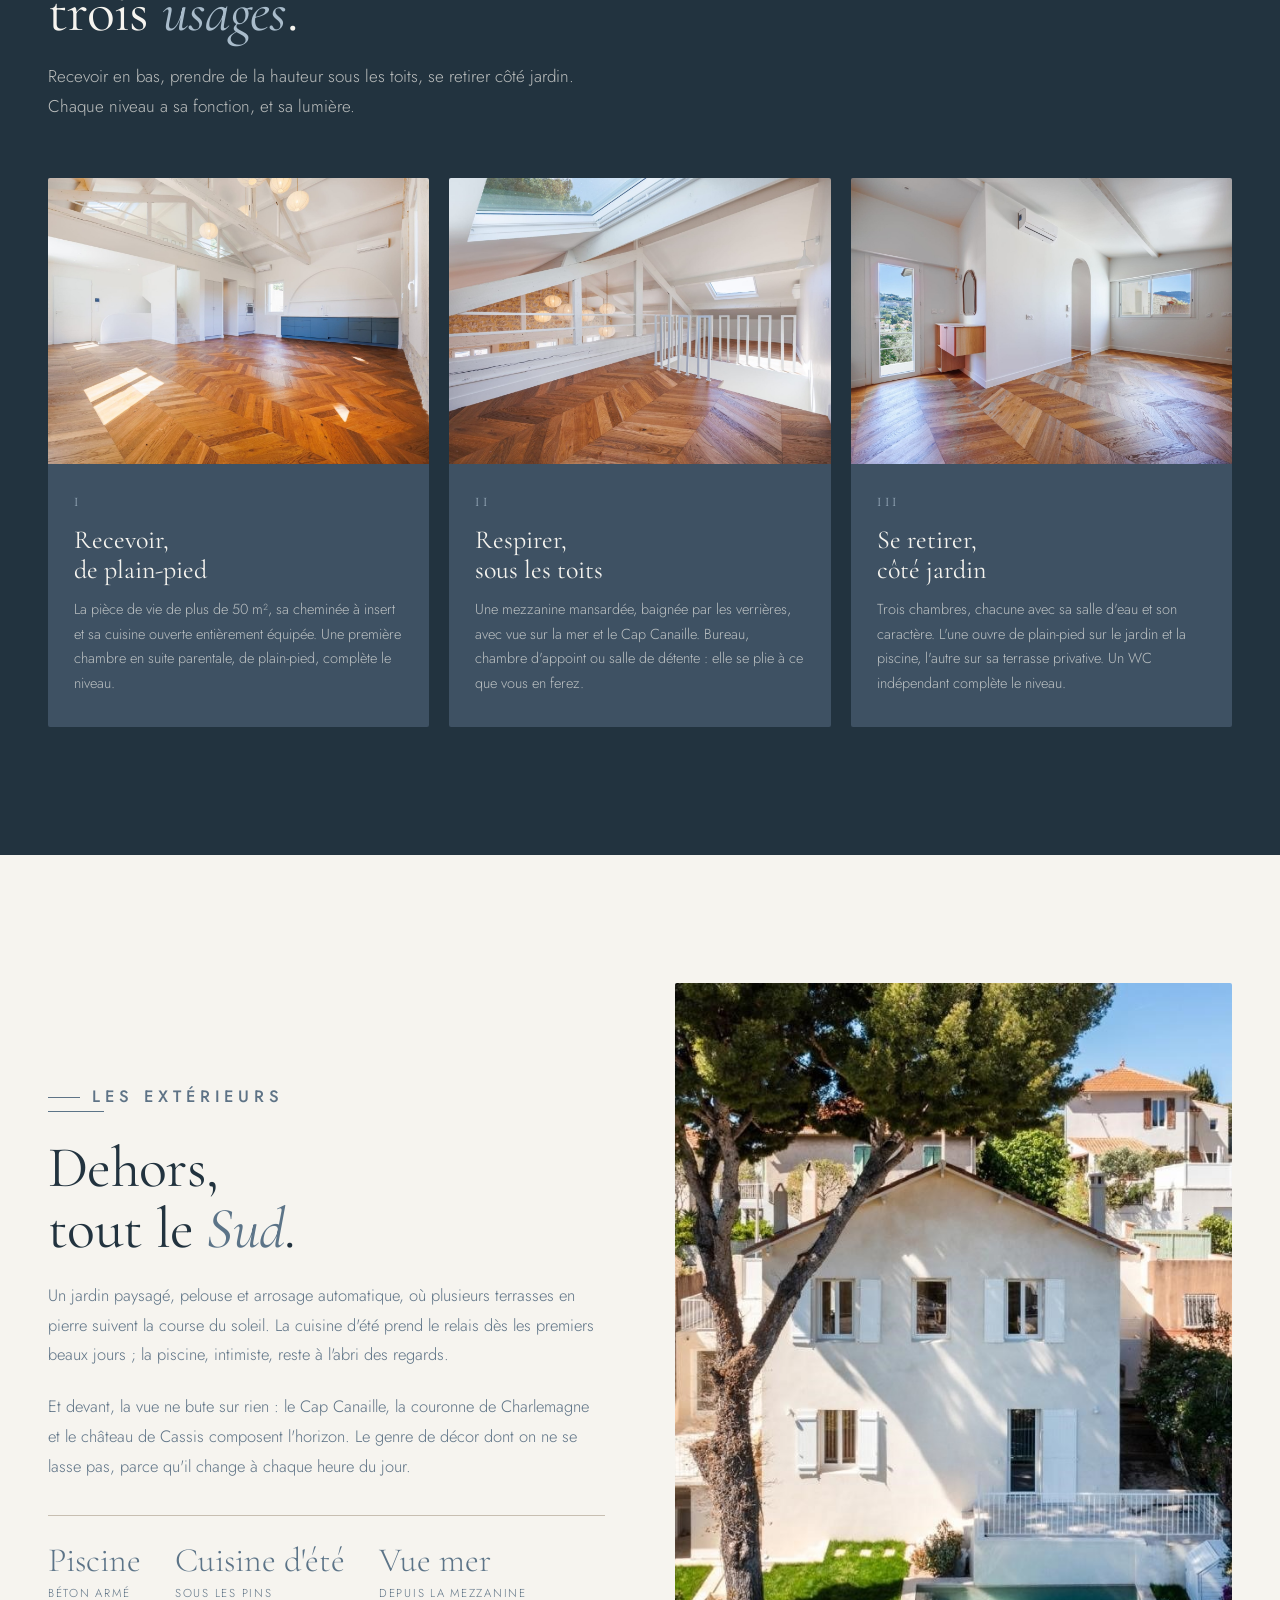
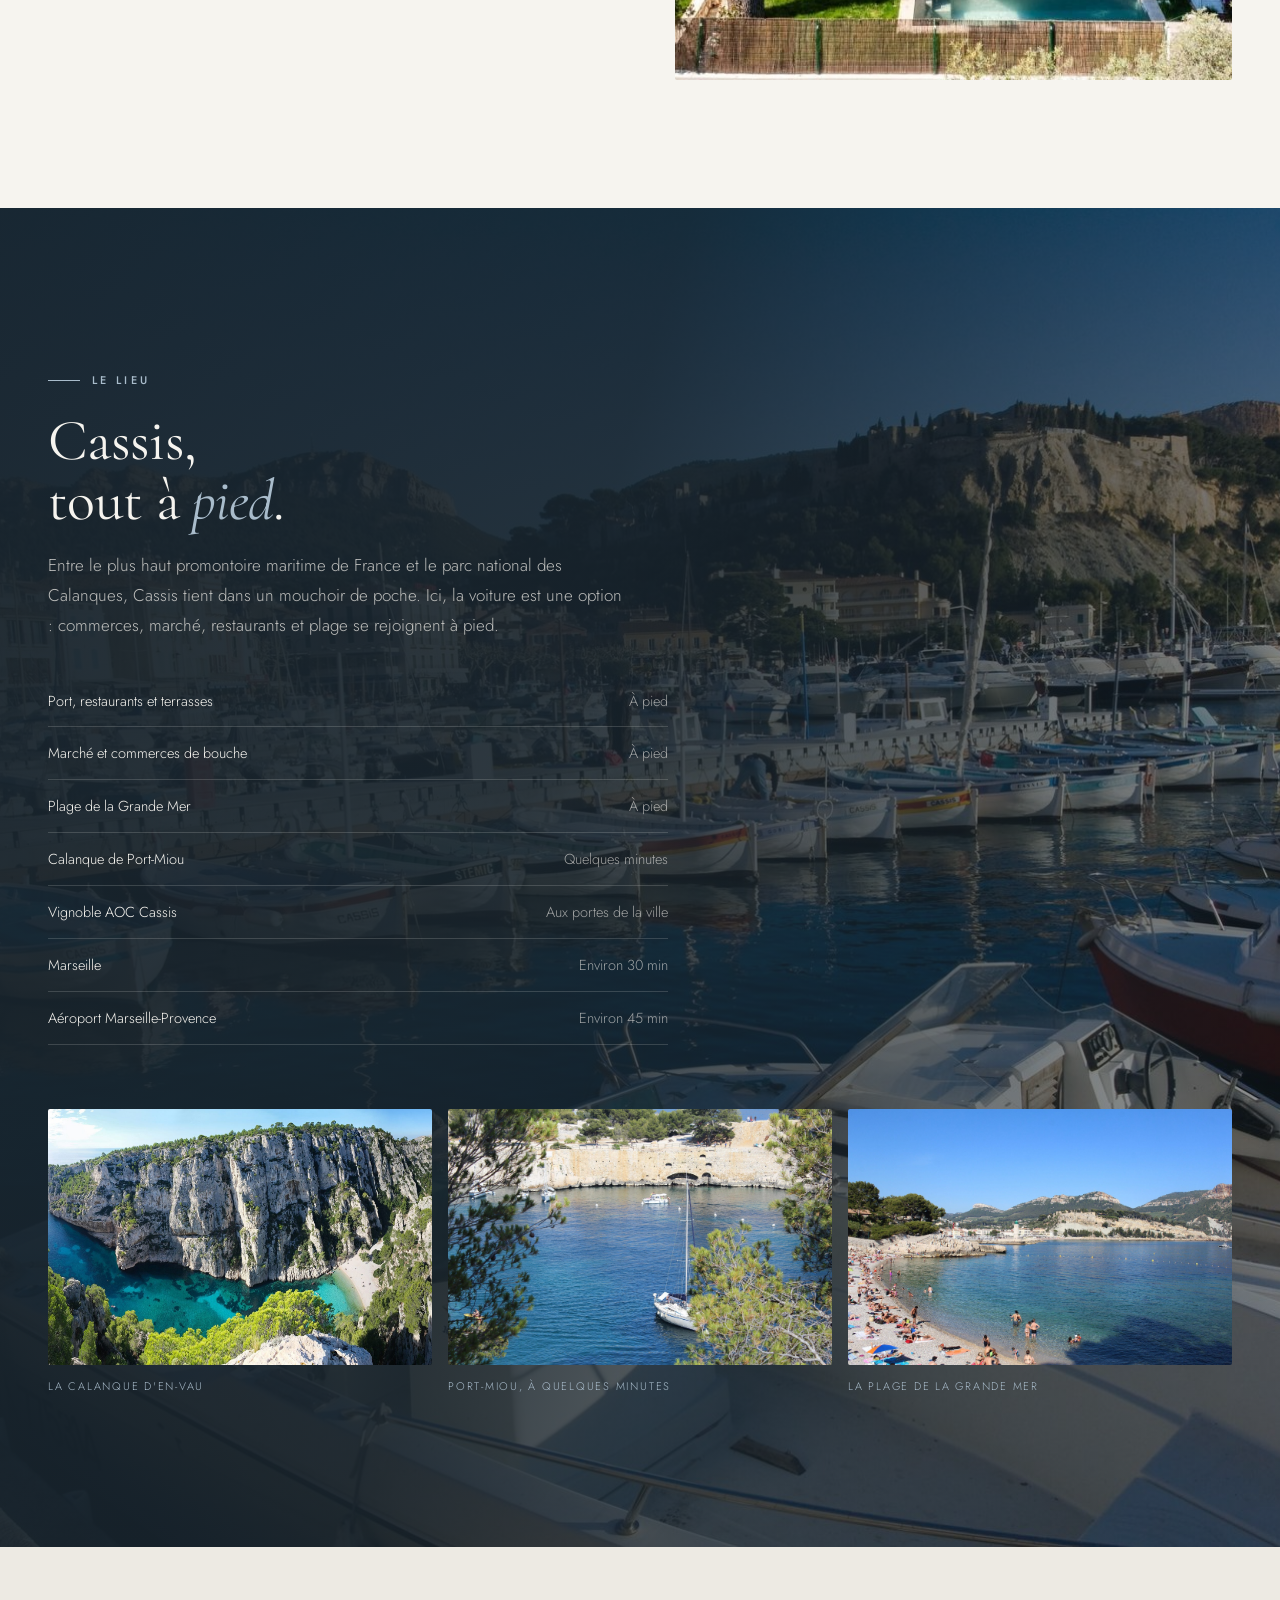
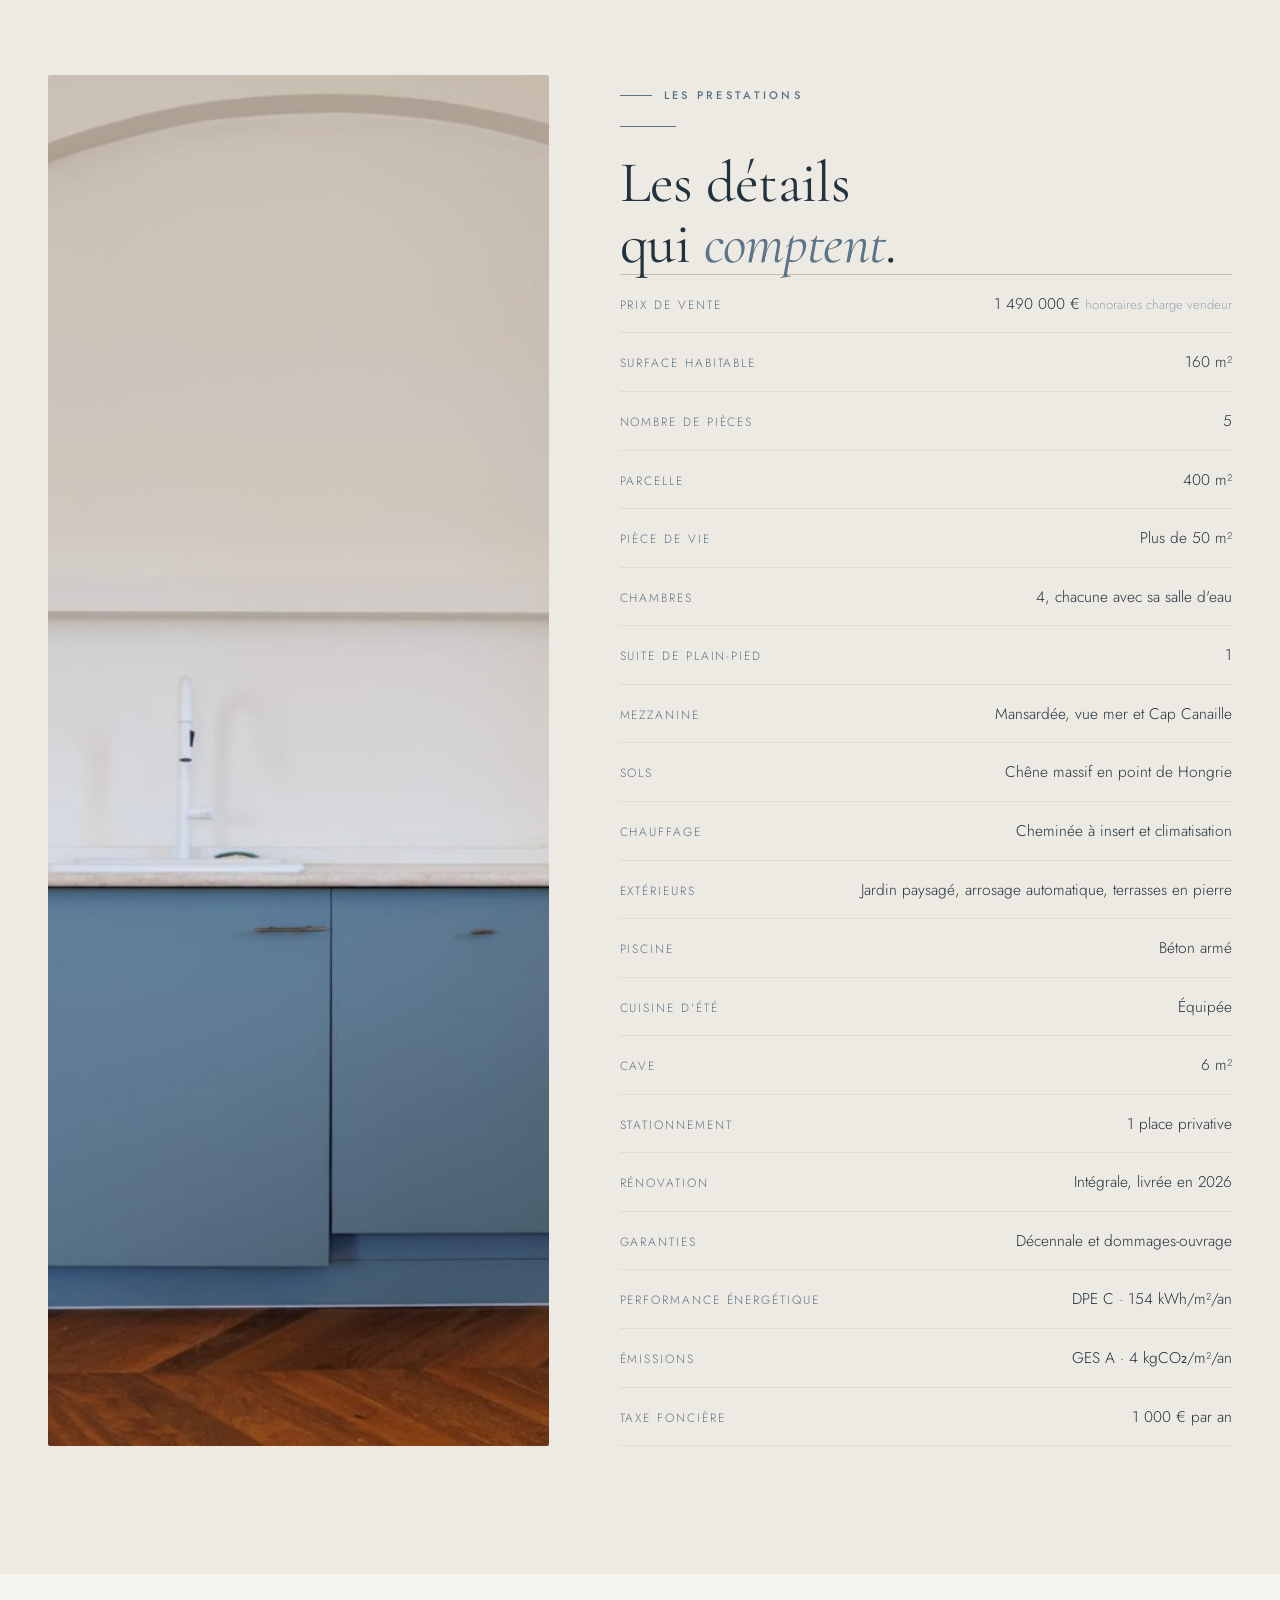
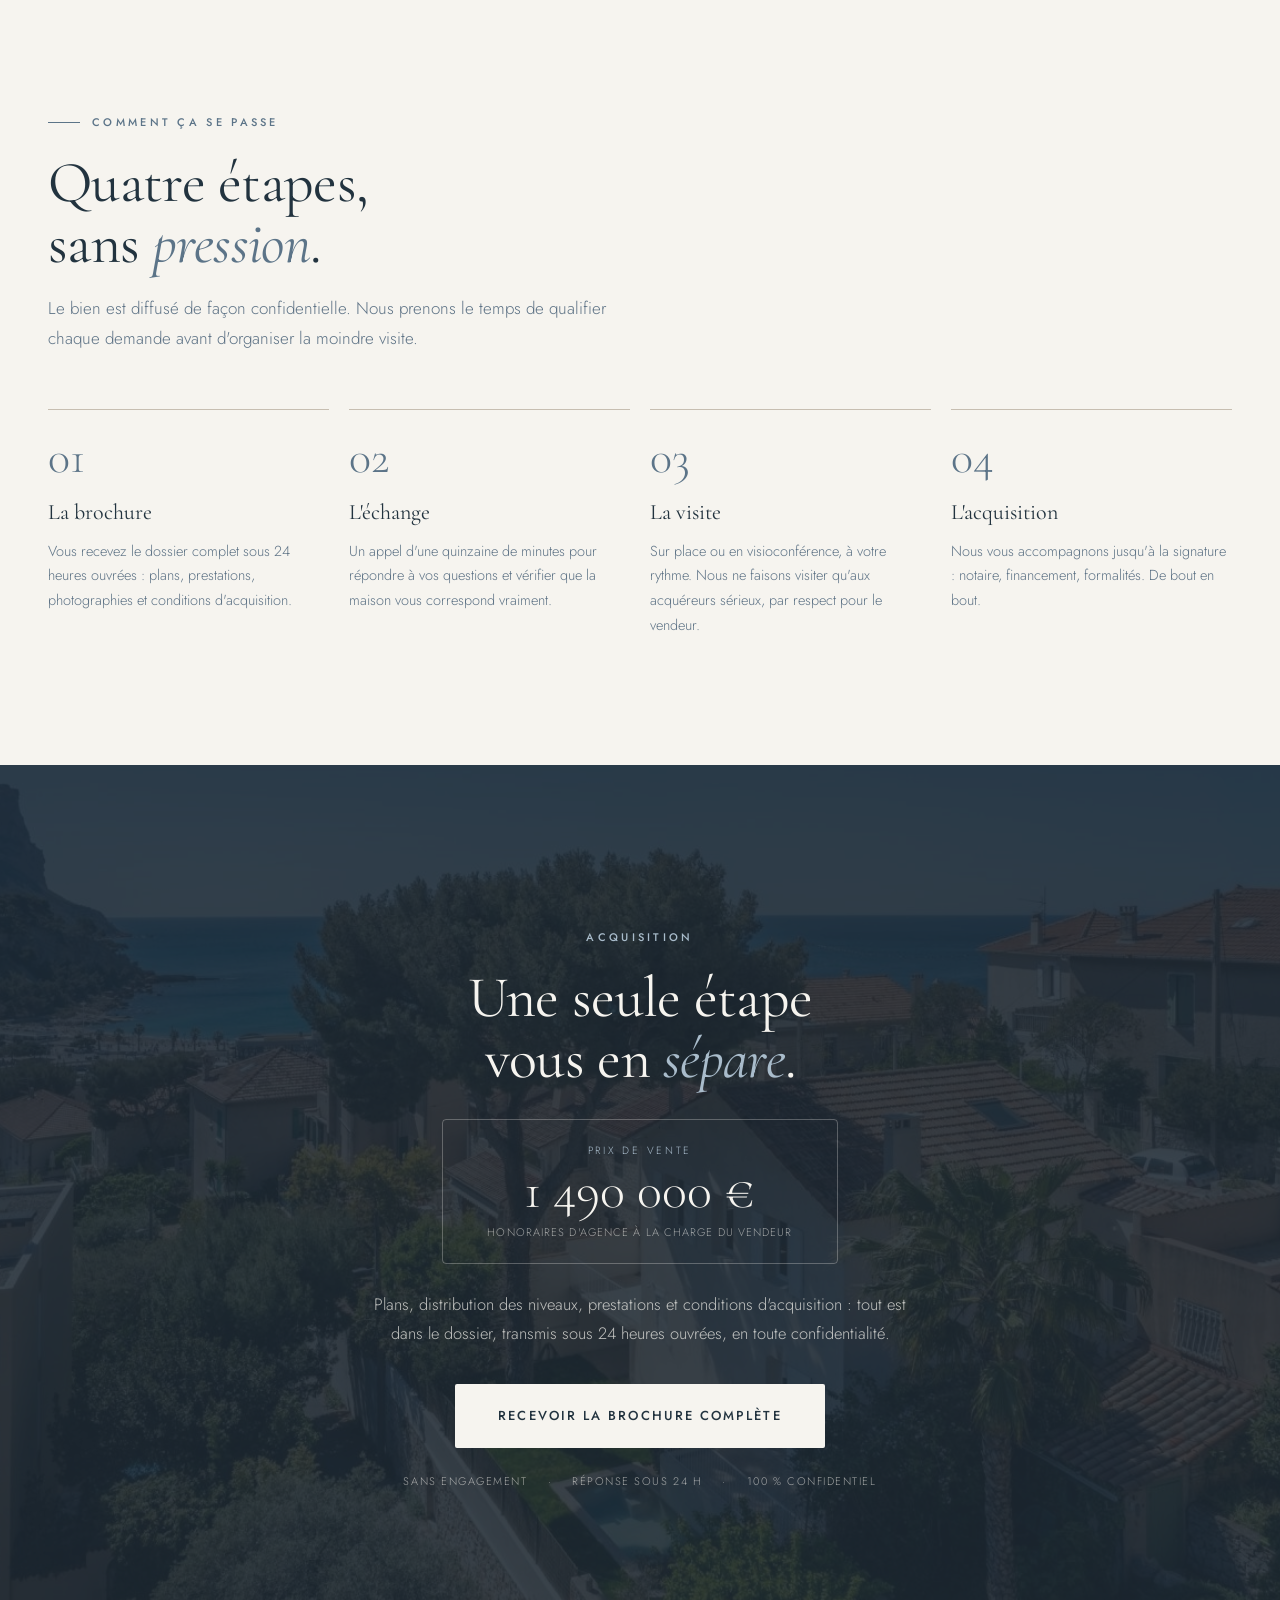
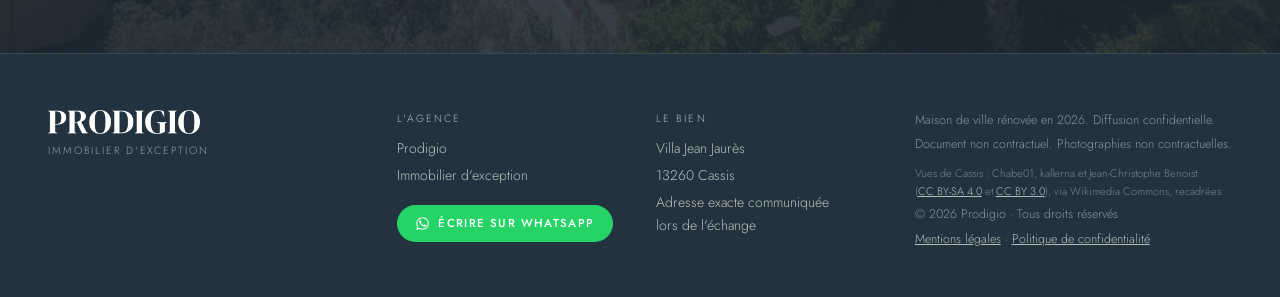
==== commit 60dab6ad: "Modale : script du tunnel Systeme.io a la place du formulaire ecrit a la main Meme mecanique que sur" ====
--- a/index.html
+++ b/index.html
@@ -667,48 +667,11 @@
         Plans, prestations, photographies et prix. Transmise sous 24 heures ouvrées.
       </p>
     </div>
-    <div class="modal__form">
-      <!-- Tunnel Systeme.io 44251769. Les attributs name sont ceux attendus par
-           Systeme.io : ne pas les renommer. Après validation, Systeme.io affiche
-           la page de remerciement du tunnel — c'est là qu'il faut pointer vers
-           la brochure. -->
-      <form class="form" method="post"
-            action="https://systeme.io/embedded/44251769/subscription">
-        <div class="form__row">
-          <div class="form__field">
-            <label class="form__label" for="fFirstName">Prénom</label>
-            <input class="form__input" id="fFirstName" type="text" name="first_name"
-                   autocomplete="given-name" required />
-          </div>
-          <div class="form__field">
-            <label class="form__label" for="fSurname">Nom</label>
-            <input class="form__input" id="fSurname" type="text" name="surname"
-                   autocomplete="family-name" required />
-          </div>
-        </div>
-
-        <div class="form__field">
-          <label class="form__label" for="fEmail">Adresse e-mail</label>
-          <input class="form__input" id="fEmail" type="email" name="email"
-                 autocomplete="email" inputmode="email" required />
-        </div>
-
-        <div class="form__field">
-          <label class="form__label" for="fPhone">Téléphone</label>
-          <input class="form__input" id="fPhone" type="tel" name="phone_number"
-                 autocomplete="tel" inputmode="tel" required />
-        </div>
-
-        <button class="btn btn--primary btn--lg btn--block" type="submit">
-          Recevoir la brochure
-        </button>
-
-        <p class="form__note">
-          <svg width="12" height="12" viewBox="0 0 24 24" fill="none" stroke="currentColor" stroke-width="2"><path d="M12 22s8-4 8-10V5l-8-3-8 3v7c0 6 8 10 8 10z"/></svg>
-          Vos coordonnées servent uniquement à vous transmettre ce dossier.
-          Aucun partage, aucun spam.
-        </p>
-      </form>
+    <div class="modal__form" id="brochureFormContainer">
+      <!-- Le script Systeme.io est injecté ici au premier clic (voir main.js).
+           Il insère son iframe juste après lui-même, d'où l'injection dans ce
+           conteneur et non dans le <head>. -->
+      <div class="modal__spinner">Chargement du formulaire…</div>
     </div>
   </div>
 </div>
--- a/styles.css
+++ b/styles.css
@@ -780,30 +780,10 @@
 .modal__title em { font-style: italic; color: var(--accent); }
 .modal__p { font-size: 14.5px; color: var(--muted-fg); margin: 0; }
 .modal__form { padding: 24px 36px 36px; min-height: 220px; }
-.form__row { display: grid; grid-template-columns: 1fr 1fr; gap: 12px; }
-.form__field { margin-bottom: 14px; }
-.form__label {
-  display: block; font-size: 10.5px; letter-spacing: .18em; text-transform: uppercase;
-  color: var(--muted-fg); margin-bottom: 6px;
-}
-.form__input {
-  width: 100%; font-family: var(--font-sans); font-size: 15px; font-weight: 300;
-  color: var(--fg); background: var(--surface);
-  border: 1px solid var(--border-strong); border-radius: var(--radius-sm);
-  padding: 13px 14px; transition: border-color var(--t-fast), box-shadow var(--t-fast);
-}
-.form__input:focus {
-  outline: none; border-color: var(--accent);
-  box-shadow: 0 0 0 3px rgba(92,116,136,.16);
-}
-.form__input:user-invalid { border-color: #B4553A; }
-.form .btn { margin-top: 8px; }
-.form__note {
-  display: flex; align-items: flex-start; gap: 8px;
-  font-size: 12px; line-height: 1.5; color: var(--soft-fg); margin: 16px 0 0;
-}
-.form__note svg { color: var(--accent); flex-shrink: 0; margin-top: 3px; }
-@media (max-width: 420px) { .form__row { grid-template-columns: 1fr; gap: 0; } }
+/* Le formulaire est servi par Systeme.io dans un iframe : il apporte ses
+   propres styles. On se contente de l'empêcher de déborder de la modale,
+   le script lui fixant une largeur en pixels à la réception de sa taille. */
+#brochureFormContainer iframe { max-width: 100% !important; }
 
 .modal__spinner { display: flex; align-items: center; justify-content: center; height: 180px; color: var(--soft-fg); font-size: 13px; letter-spacing: .12em; text-transform: uppercase; }
 
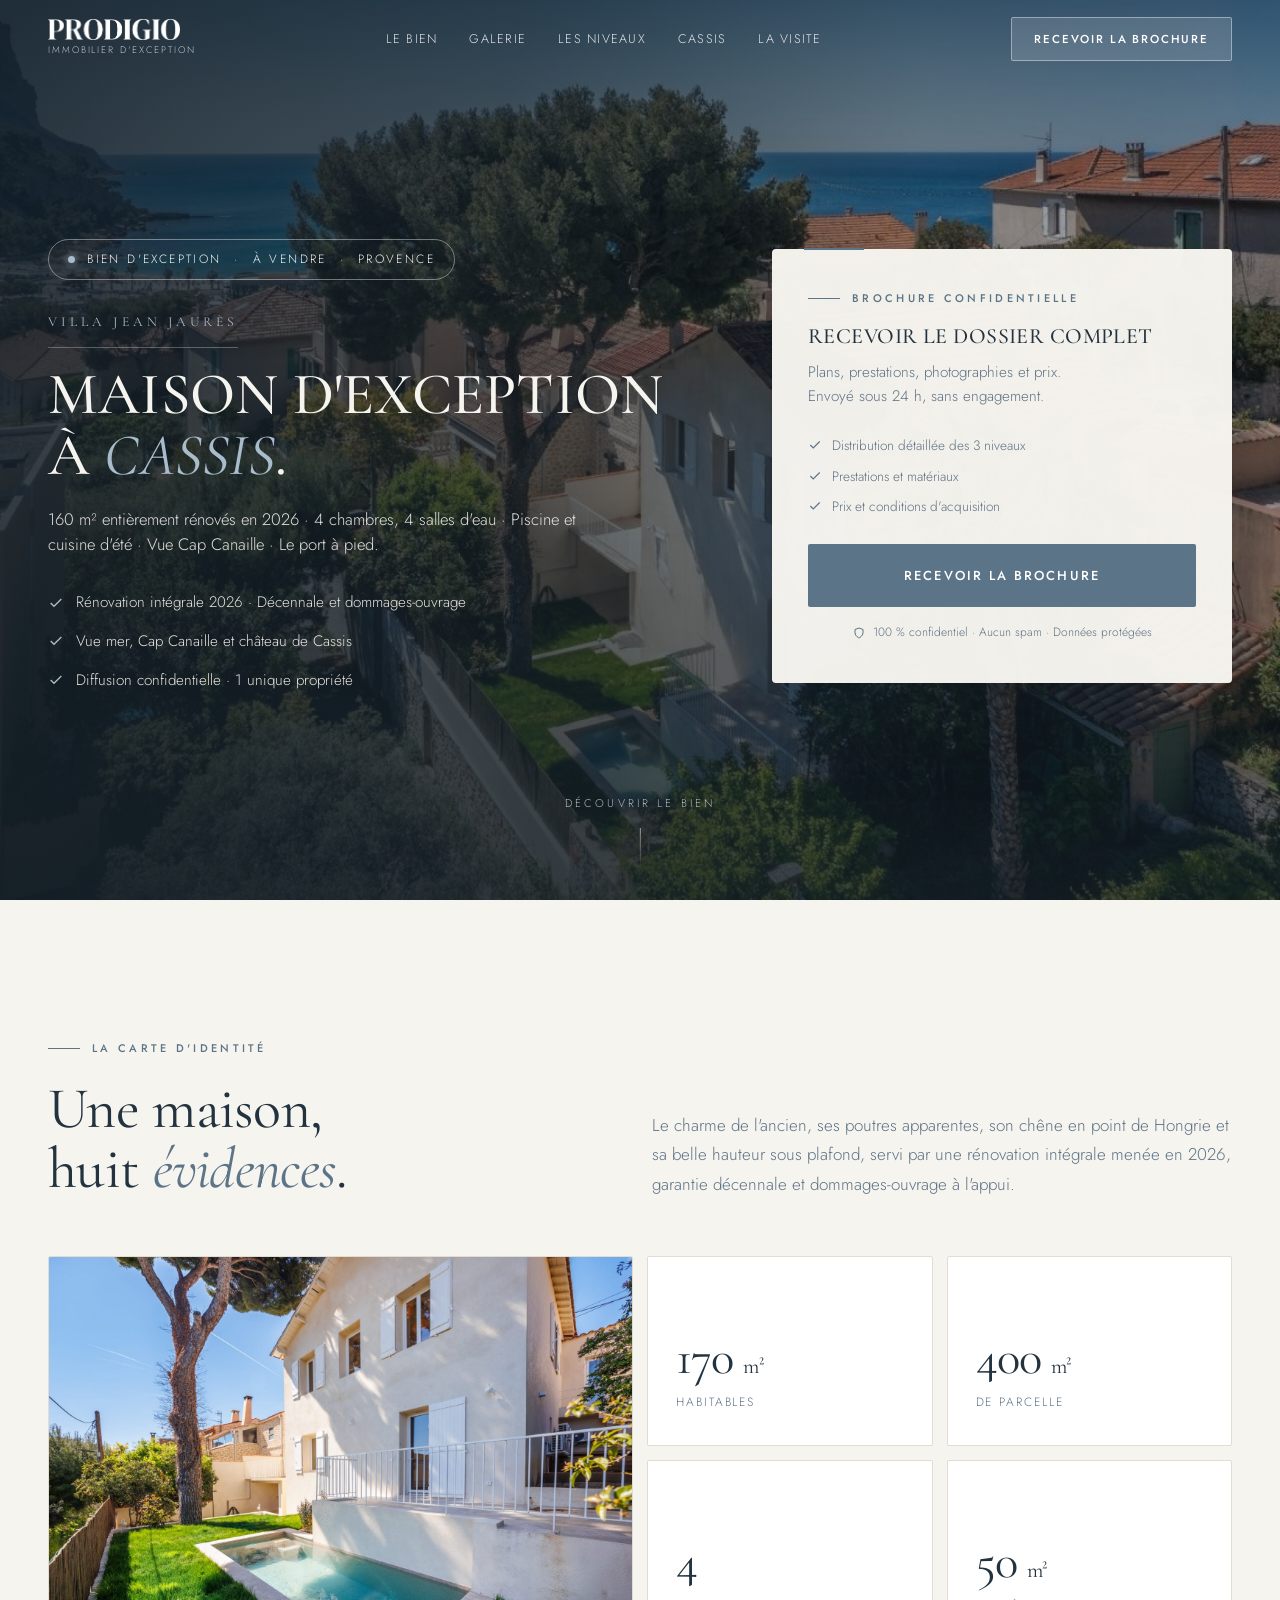
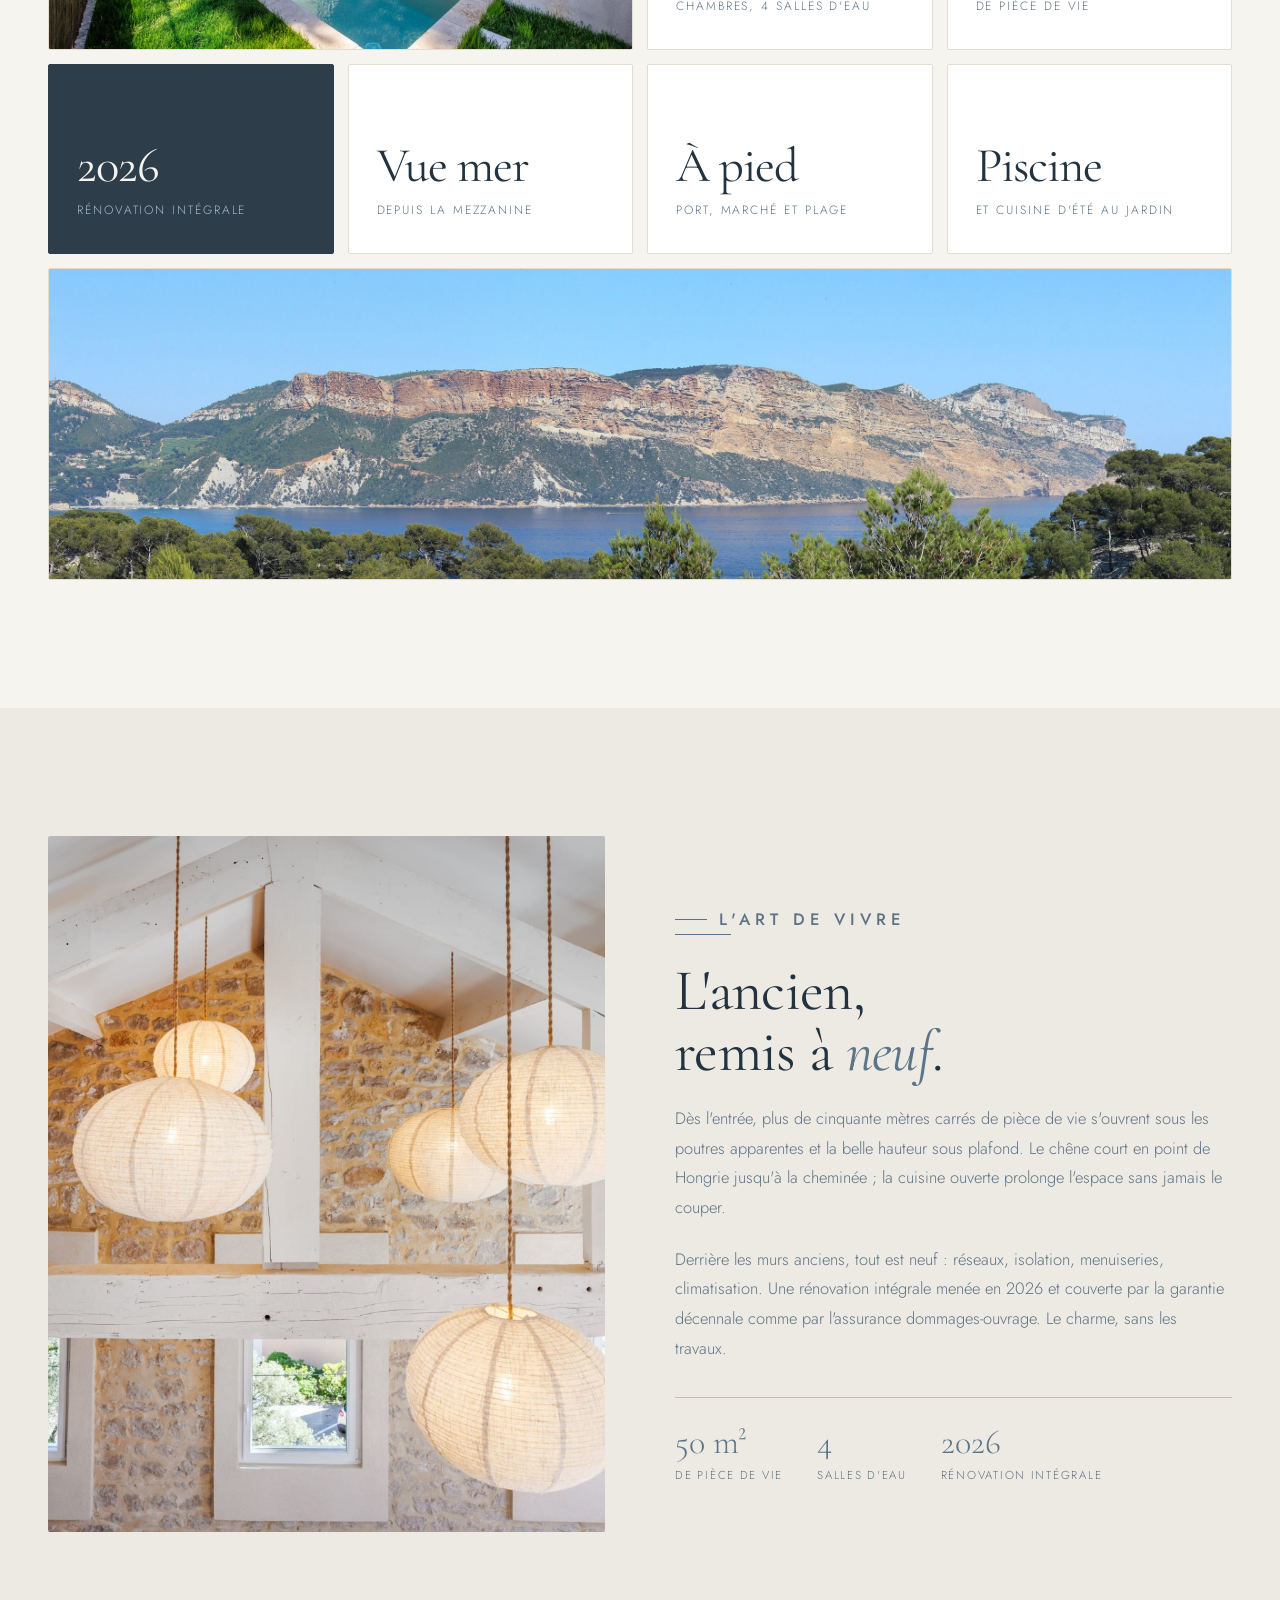
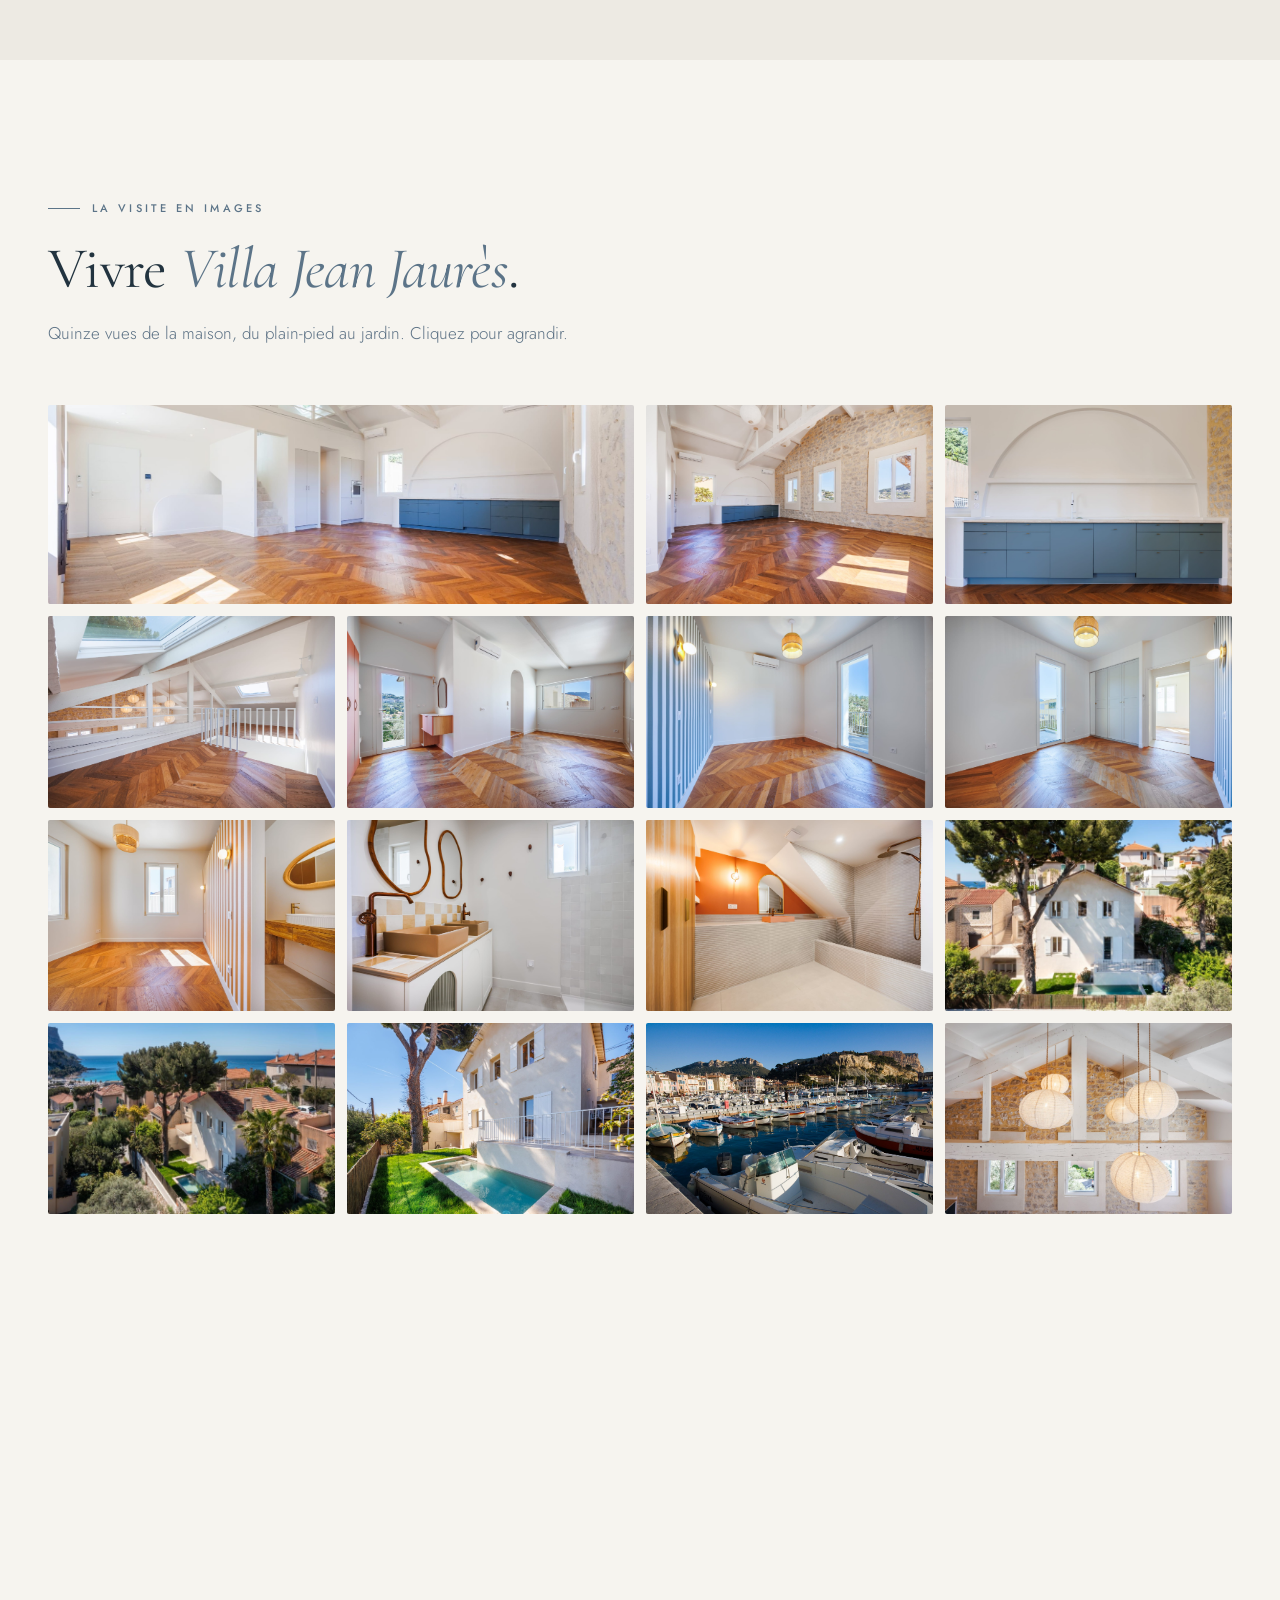
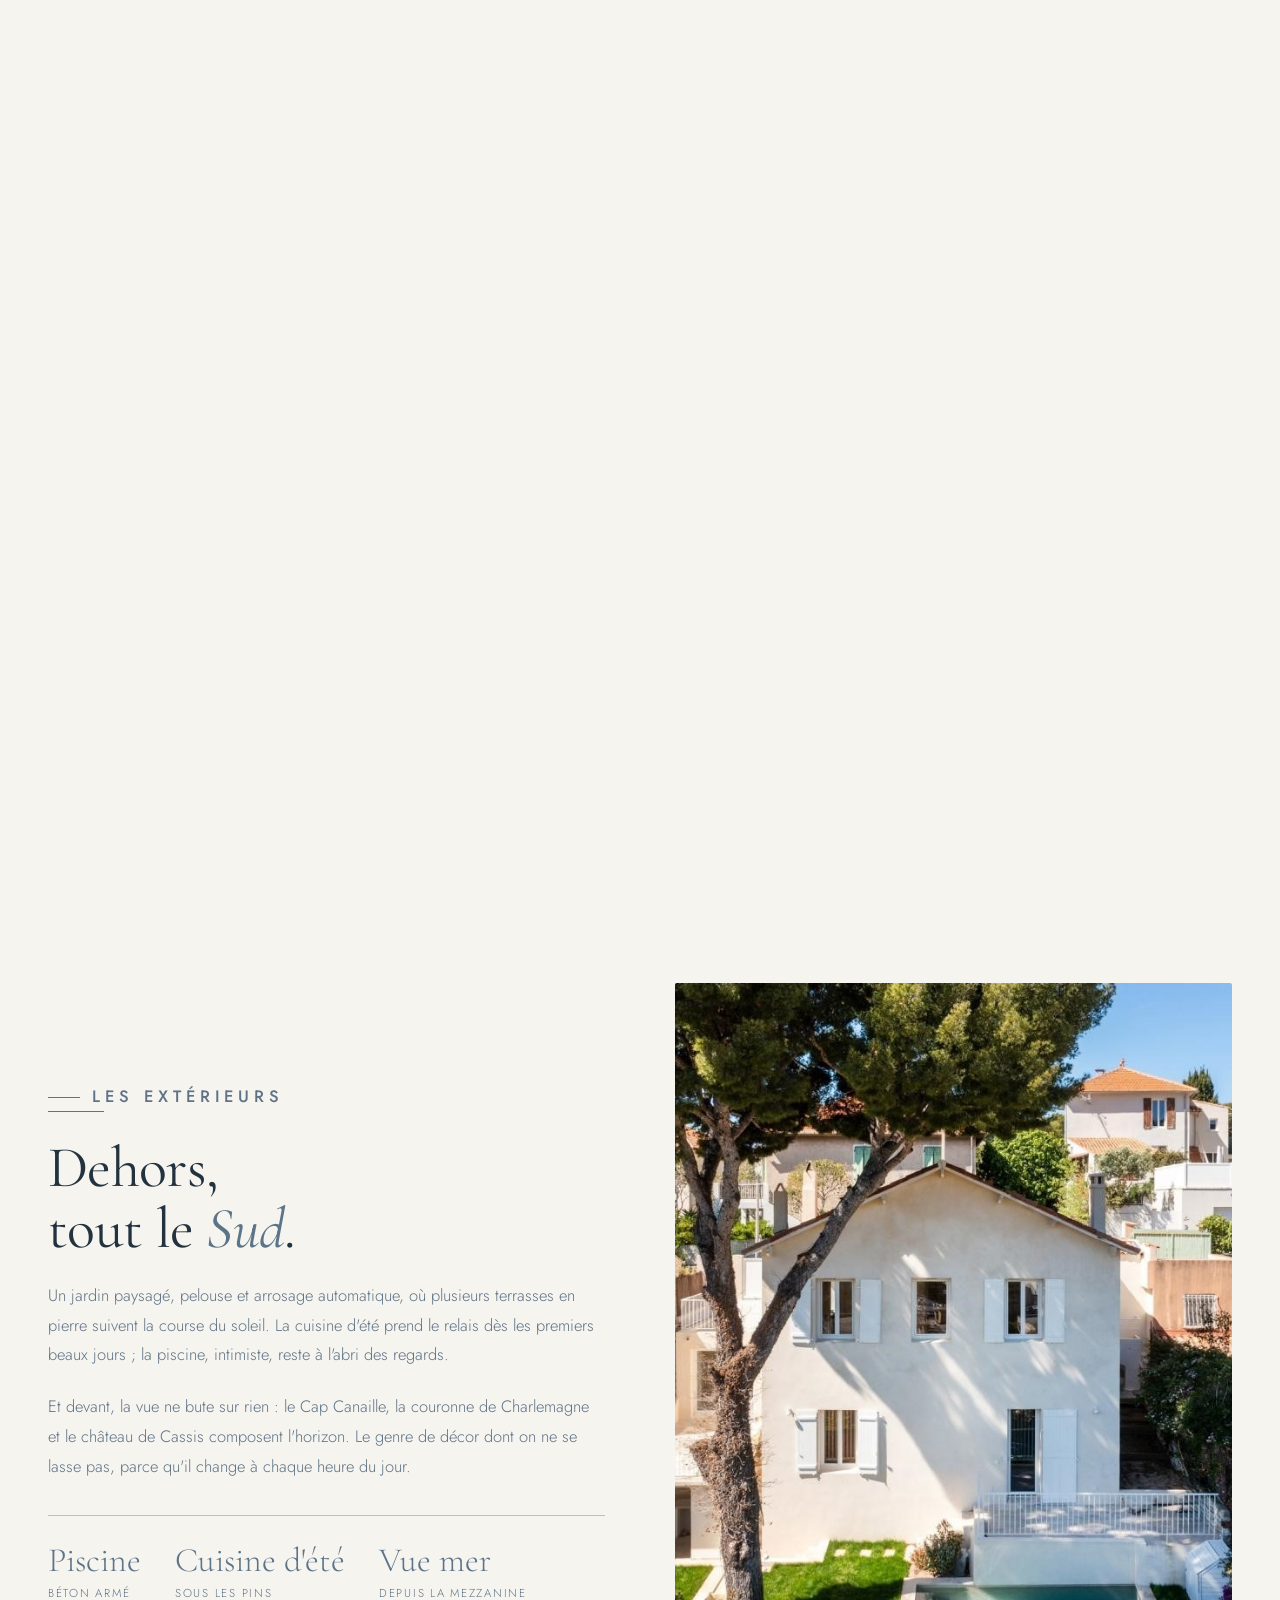
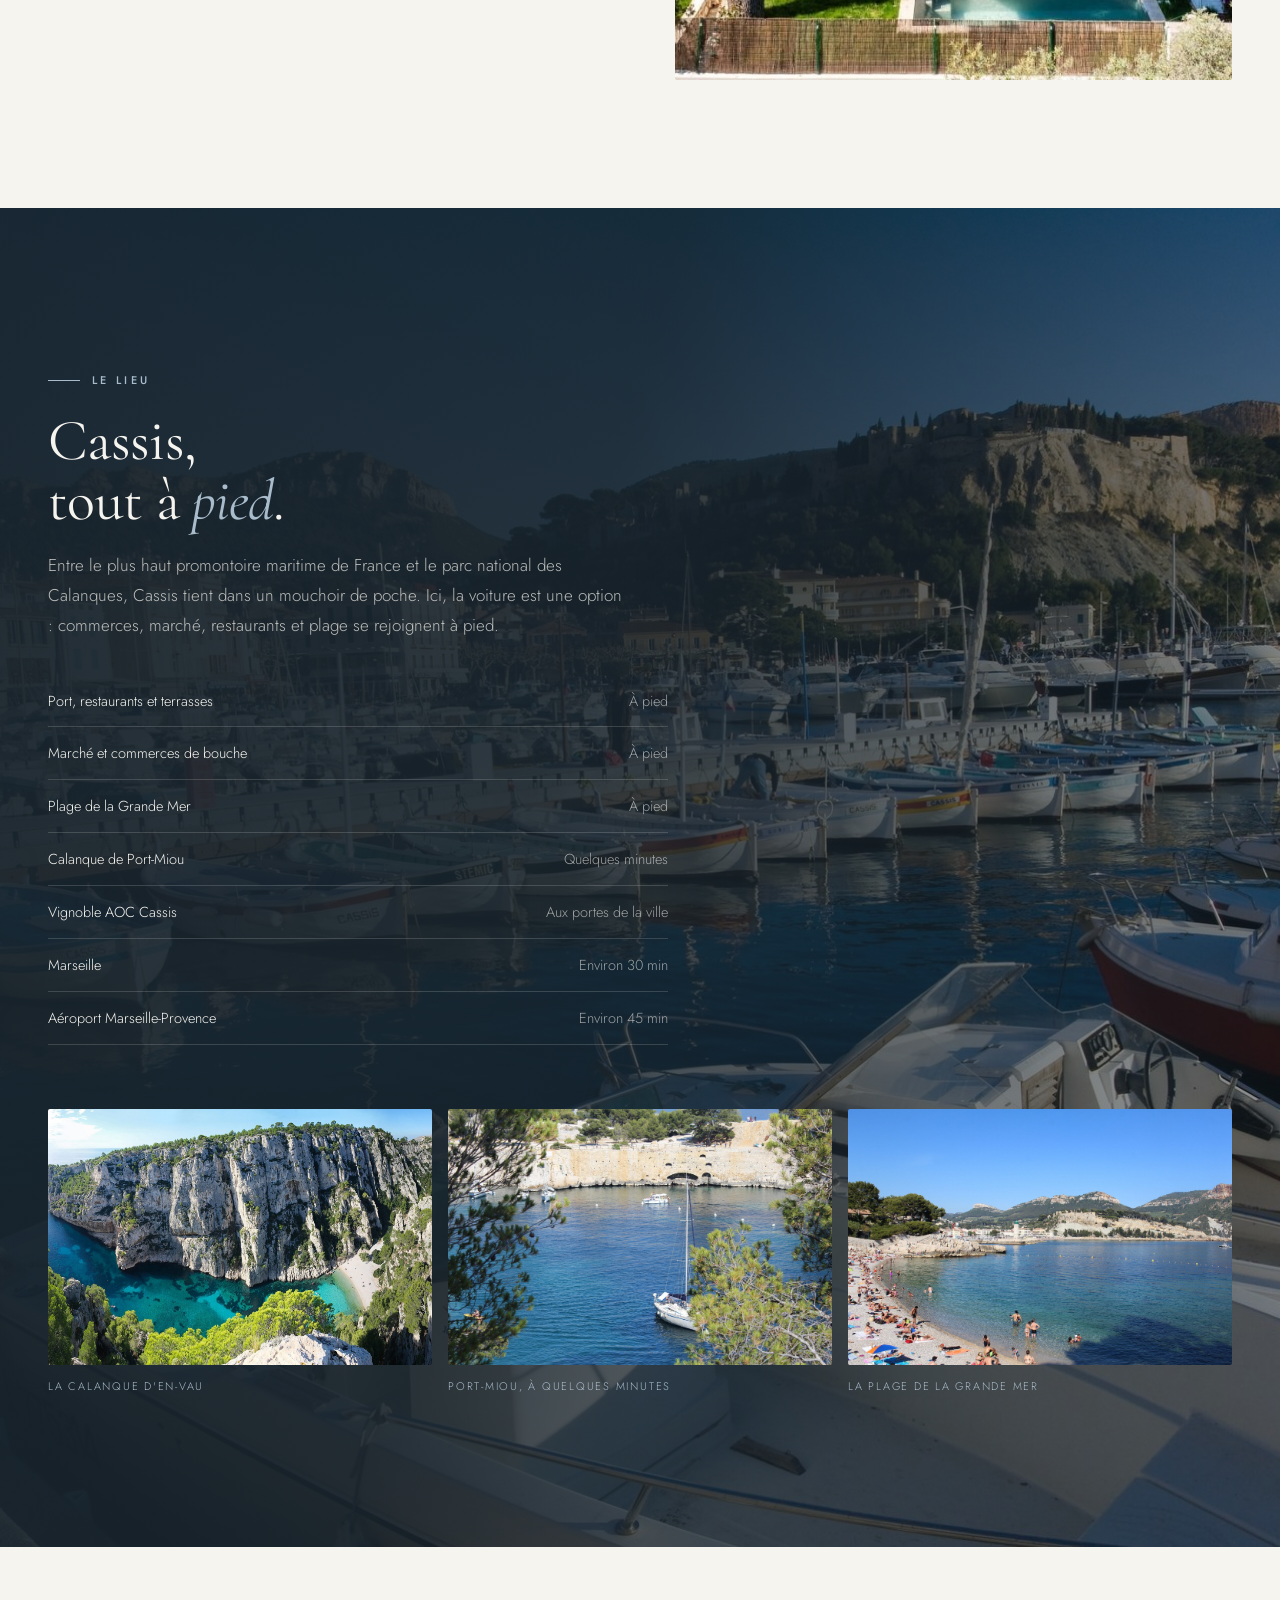
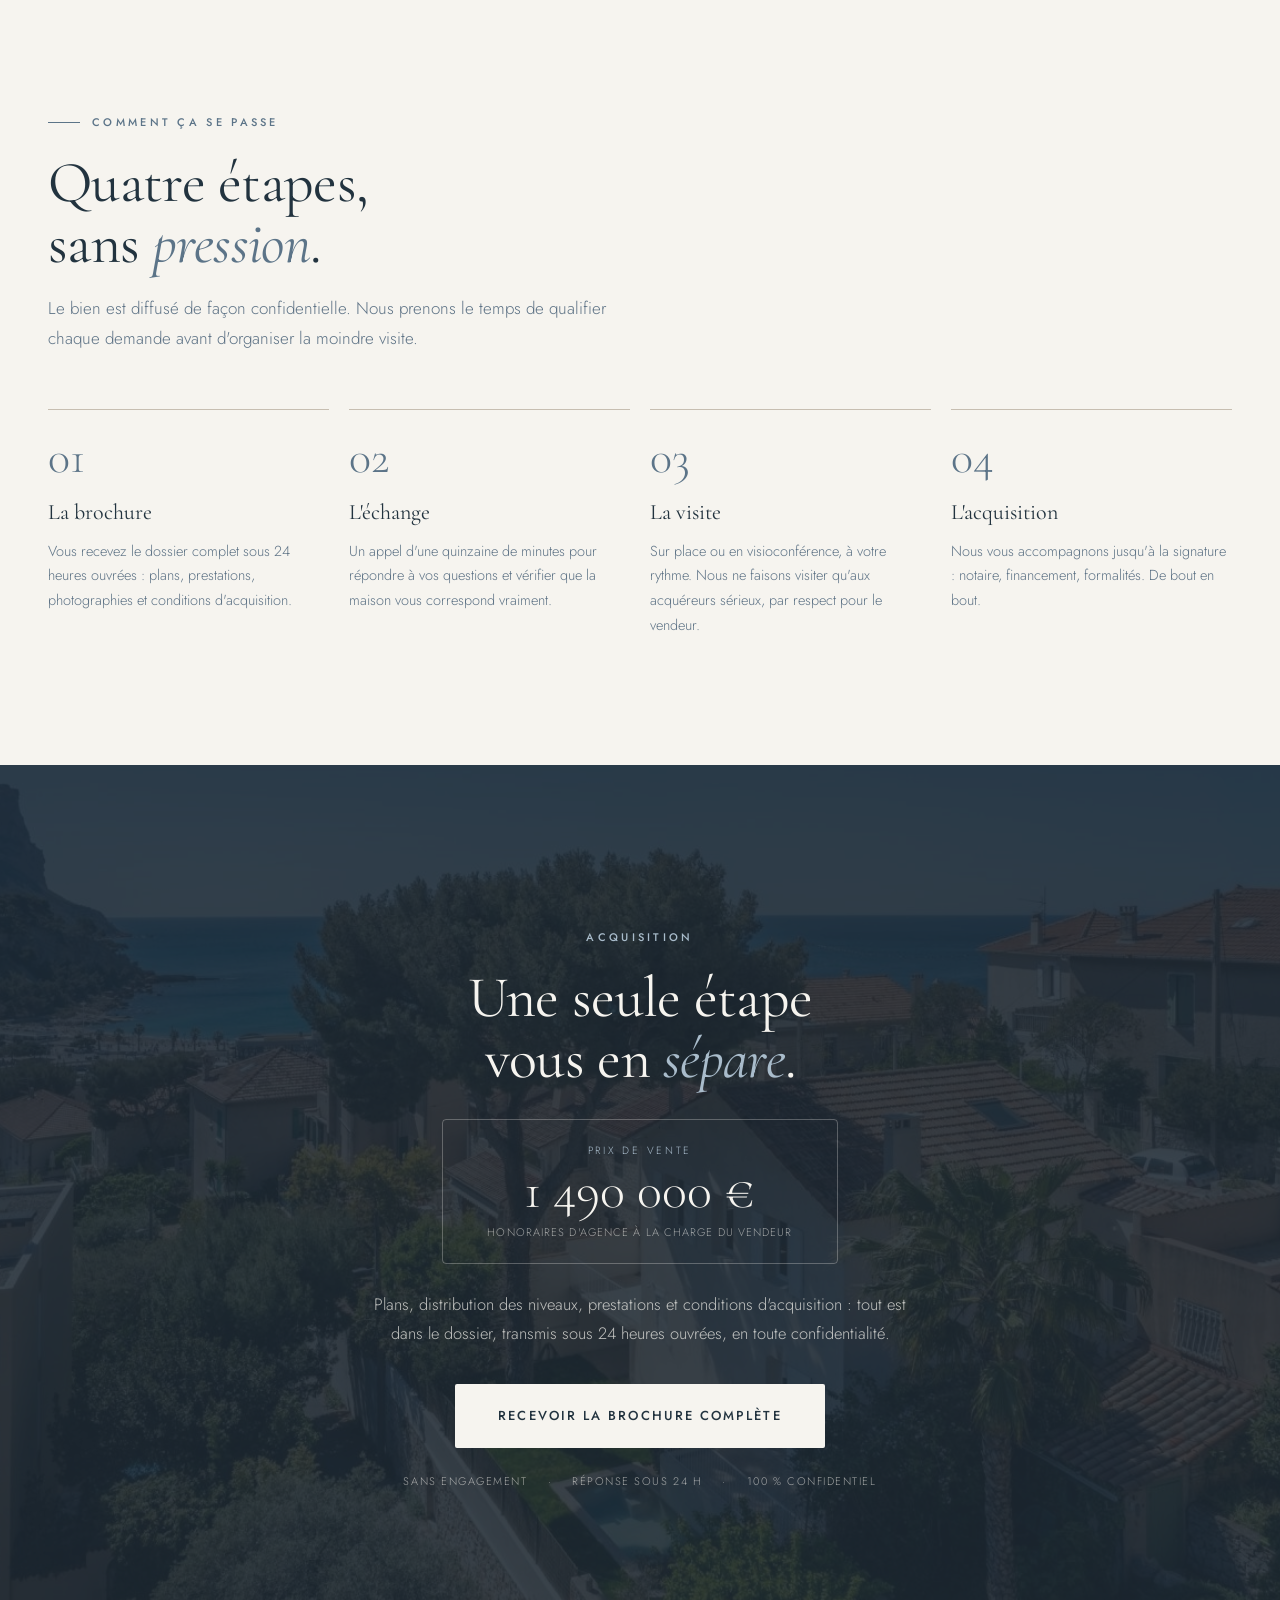
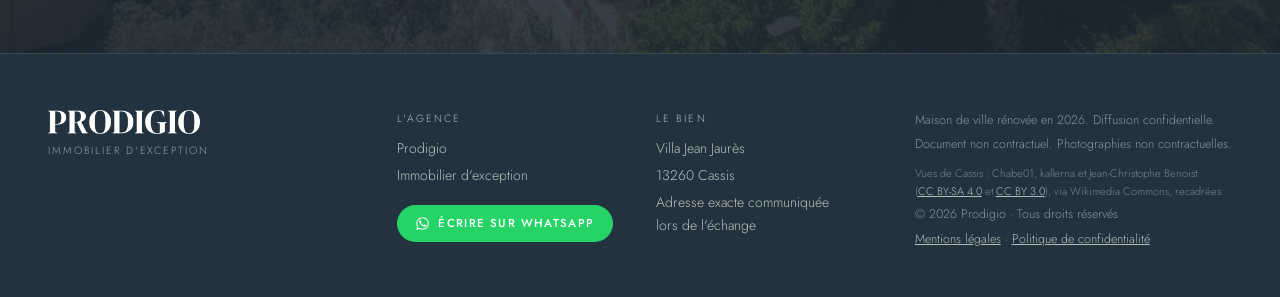
==== commit 0f634ccf: "Hero : photo du bien dans le flux sur ecrans etroits Reprend le principe du lecteur video mobile du " ====
--- a/index.html
+++ b/index.html
@@ -129,6 +129,17 @@
           Diffusion confidentielle · 1 unique propriété
         </li>
       </ul>
+
+      <!-- Visuel du bien, affiché dans le flux sous le texte et au-dessus de
+           la carte de capture. Réservé aux écrans où la carte passe sous le
+           texte : au-dessus, la photo de couverture joue déjà ce rôle.
+           Quand les vidéos du bien seront disponibles, remplacer le <img>
+           par un <video muted loop playsinline>, la mise en forme suit. -->
+      <figure class="hero__shot">
+        <img src="assets/images/piscine-jardin.jpg" loading="eager"
+             alt="La façade de la villa, sa terrasse et sa piscine sous le pin parasol" />
+        <figcaption class="hero__shot-tag"><span class="dot"></span>La villa · Cassis</figcaption>
+      </figure>
     </div>
 
     <aside class="hero__form-wrap" id="brochureForm">
@@ -662,9 +673,13 @@
   <div class="modal__panel">
     <button class="modal__close js-close-modal" type="button" aria-label="Fermer">&times;</button>
     <div class="modal__head">
-      <h3 class="modal__title" id="modalTitle">La brochure <em>confidentielle</em></h3>
-      <p class="modal__p">
-        Plans, prestations, photographies et prix. Transmise sous 24 heures ouvrées.
+      <div class="eyebrow">Brochure confidentielle</div>
+      <h3 class="modal__title" id="modalTitle">
+        Recevez le dossier complet<br />de la Villa Jean Jaurès.
+      </h3>
+      <p class="modal__lede">
+        Plans, prestations, performance énergétique, prix et conditions
+        d'acquisition. Transmis sous 24 heures ouvrées, sans aucun engagement.
       </p>
     </div>
     <div class="modal__form" id="brochureFormContainer">
--- a/styles.css
+++ b/styles.css
@@ -482,6 +482,26 @@
 }
 .hero__features svg { color: var(--accent-light); flex-shrink: 0; }
 
+/* --- visuel du bien, dans le flux (écrans étroits) --- */
+.hero__shot { display: none; position: relative; margin: 1.75rem 0 0; }
+.hero__shot img, .hero__shot video {
+  width: 100%; aspect-ratio: 3/2; object-fit: cover; display: block;
+  border-radius: var(--radius); box-shadow: 0 18px 44px rgba(20,31,39,.42);
+}
+.hero__shot-tag {
+  position: absolute; top: 12px; left: 12px;
+  display: inline-flex; align-items: center; gap: 8px;
+  padding: 7px 14px; border-radius: 100px;
+  background: rgba(20,31,39,.62); backdrop-filter: blur(8px);
+  font-size: 10.5px; letter-spacing: .18em; text-transform: uppercase;
+  color: #fff;
+}
+.hero__shot-tag .dot {
+  width: 6px; height: 6px; border-radius: 50%;
+  background: var(--accent-light); box-shadow: 0 0 8px var(--accent-light);
+}
+@media (max-width: 1200px) { .hero__shot { display: block; } }
+
 /* --- carte de capture --- */
 .hero__form-wrap { position: relative; }
 .hero__form-card {
@@ -767,7 +787,8 @@
 .modal.is-open { display: block; }
 .modal__backdrop { position: absolute; inset: 0; background: rgba(24,36,45,.72); backdrop-filter: blur(4px); }
 .modal__panel {
-  position: relative; max-width: 520px; margin: 6vh auto; background: var(--bg);
+  position: relative; max-width: 560px; width: calc(100% - 2rem);
+  margin: 6vh auto; background: var(--bg);
   border-radius: var(--radius); box-shadow: var(--shadow-lg);
   max-height: 88vh; overflow-y: auto; -webkit-overflow-scrolling: touch;
 }
@@ -775,11 +796,20 @@
   position: absolute; top: 12px; right: 12px; width: 40px; height: 40px;
   background: none; border: 0; color: var(--muted-fg); font-size: 26px; line-height: 1;
 }
-.modal__head { padding: 40px 36px 0; }
-.modal__title { font-family: var(--font-serif); font-size: 30px; font-weight: 400; line-height: 1.12; margin: 0 0 10px; }
-.modal__title em { font-style: italic; color: var(--accent); }
-.modal__p { font-size: 14.5px; color: var(--muted-fg); margin: 0; }
-.modal__form { padding: 24px 36px 36px; min-height: 220px; }
+.modal__head { padding: 44px 40px 0; }
+.modal__head .eyebrow { font-size: 10.5px; margin-bottom: 14px; }
+.modal__title {
+  font-family: var(--font-serif); font-weight: 500;
+  font-size: clamp(24px, 2.6vw, 31px); line-height: 1.14;
+  letter-spacing: .004em; text-transform: uppercase;
+  color: var(--fg); margin: 0 0 14px;
+}
+.modal__lede { font-size: 15.5px; line-height: 1.6; color: var(--muted-fg); margin: 0; }
+.modal__form { padding: 28px 40px 36px; min-height: 220px; position: relative; }
+@media (max-width: 520px) {
+  .modal__head { padding: 34px 24px 0; }
+  .modal__form { padding: 22px 24px 28px; }
+}
 /* Le formulaire est servi par Systeme.io dans un iframe : il apporte ses
    propres styles. On se contente de l'empêcher de déborder de la modale,
    le script lui fixant une largeur en pixels à la réception de sa taille. */
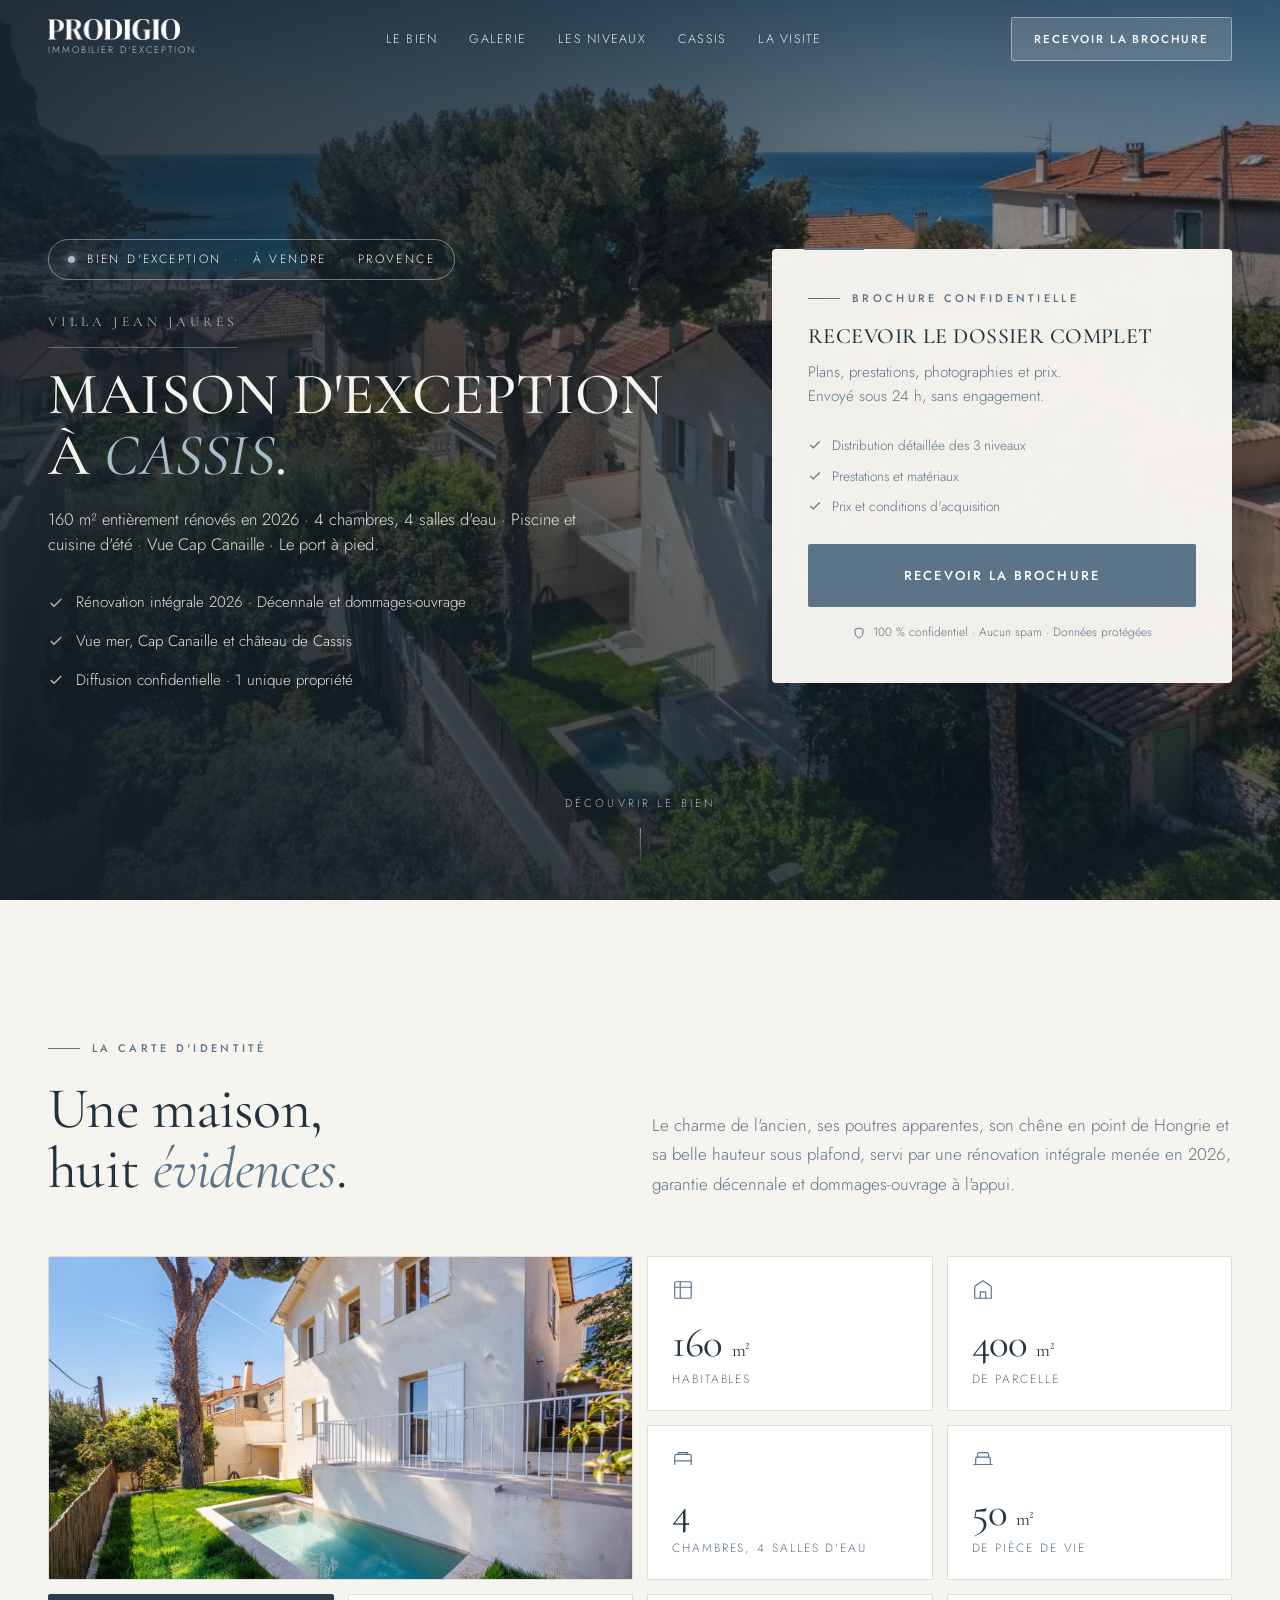
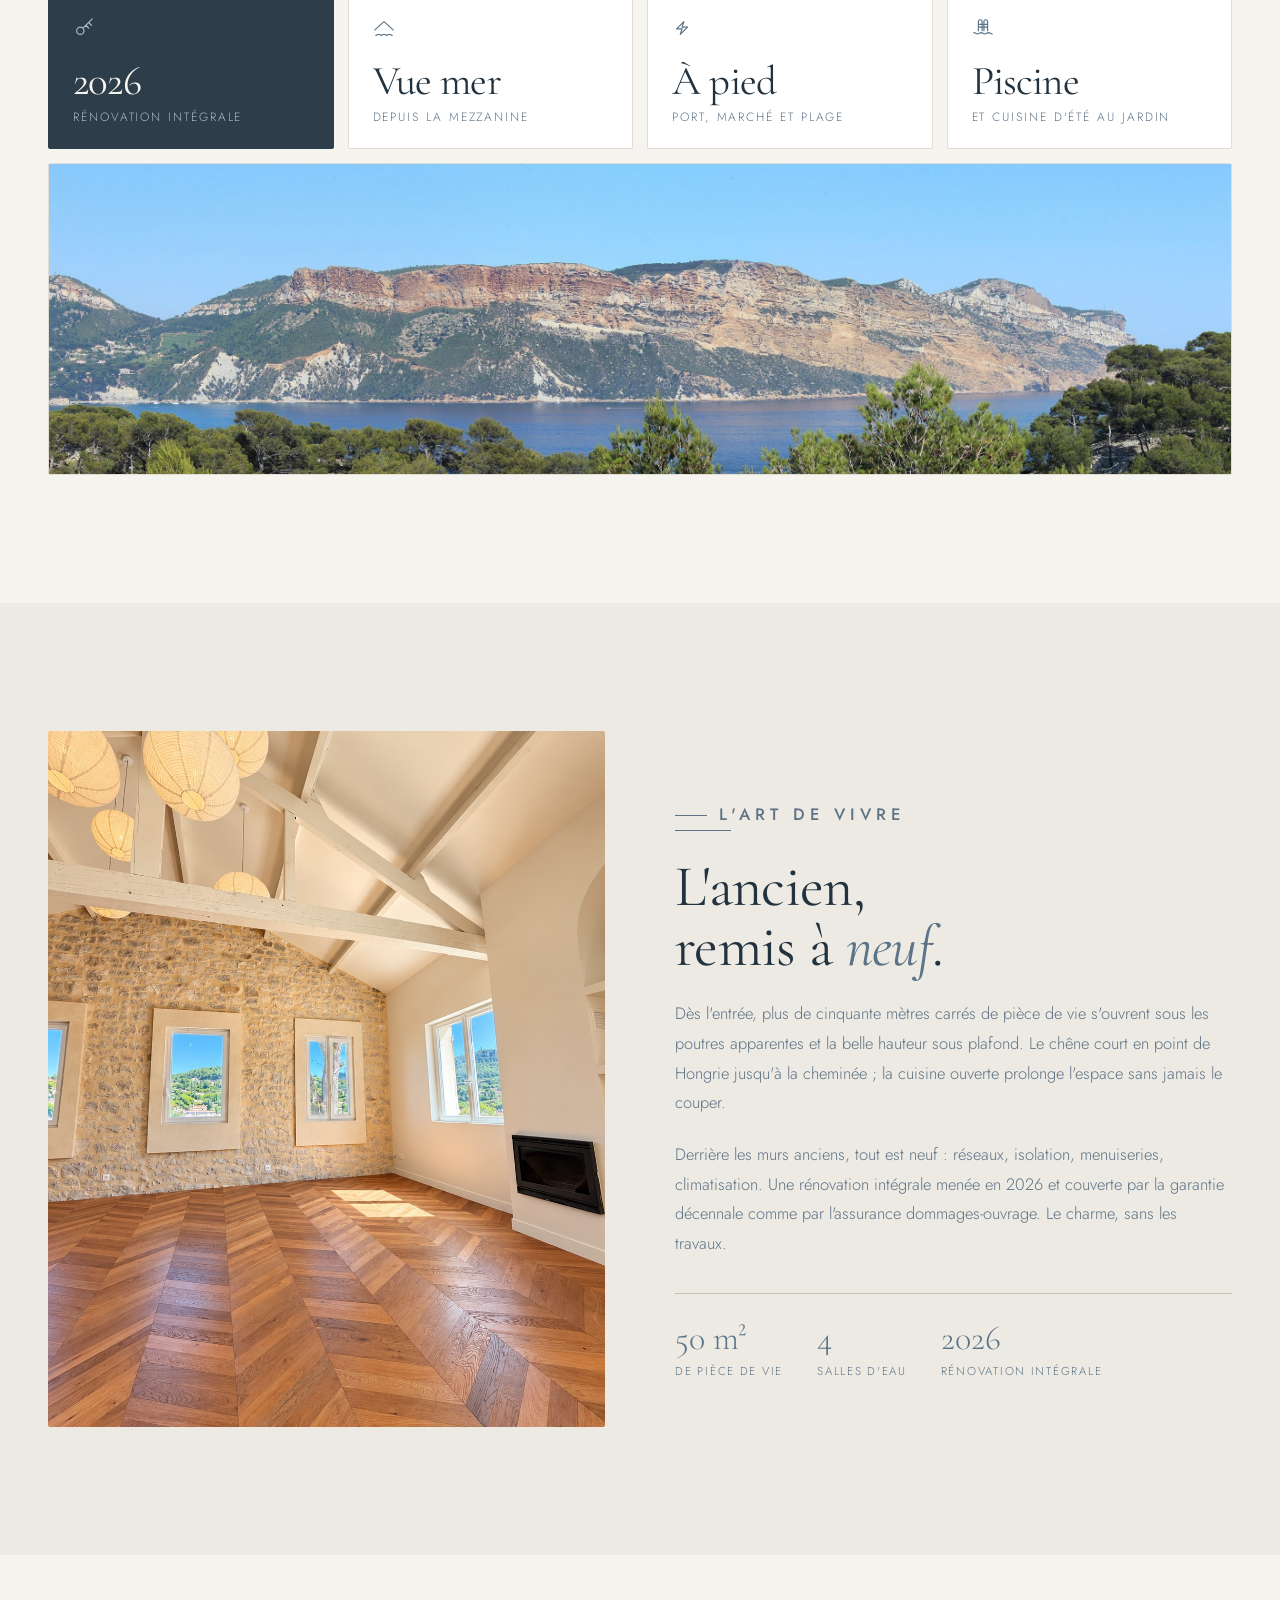
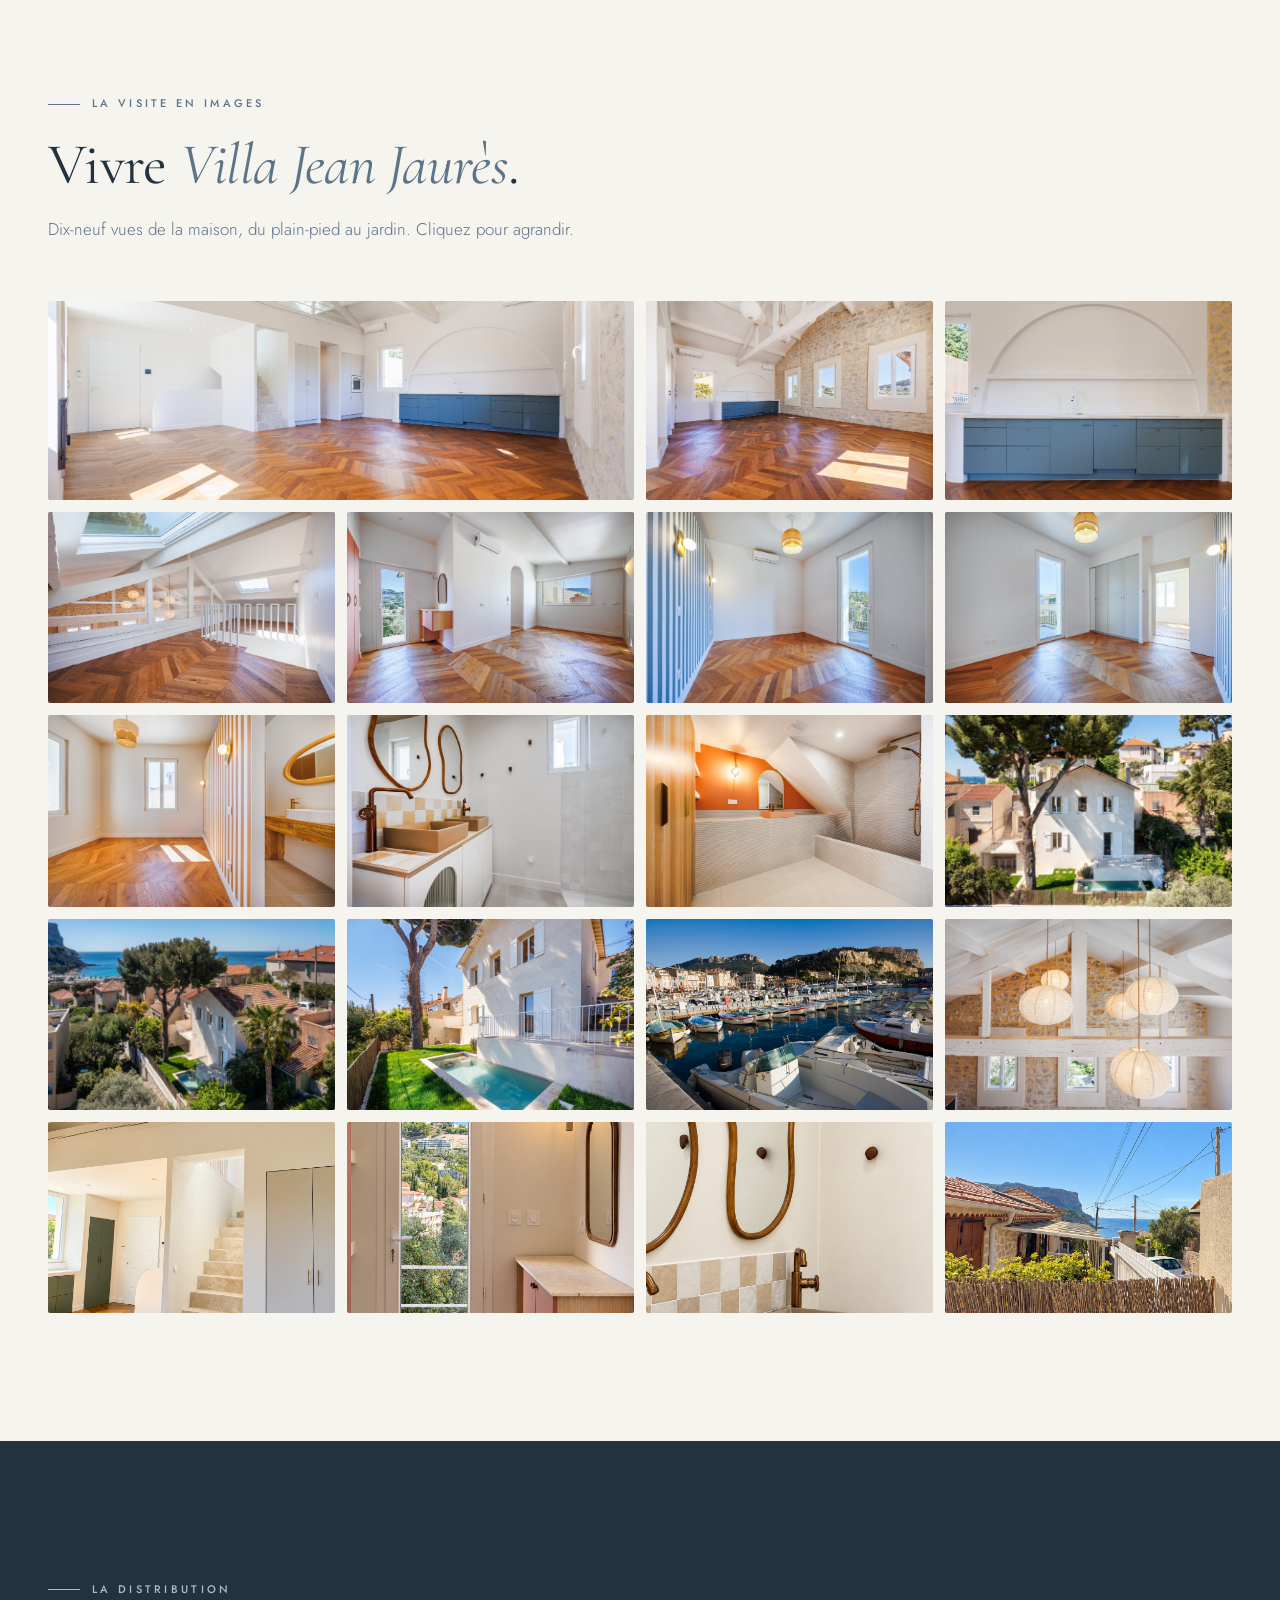
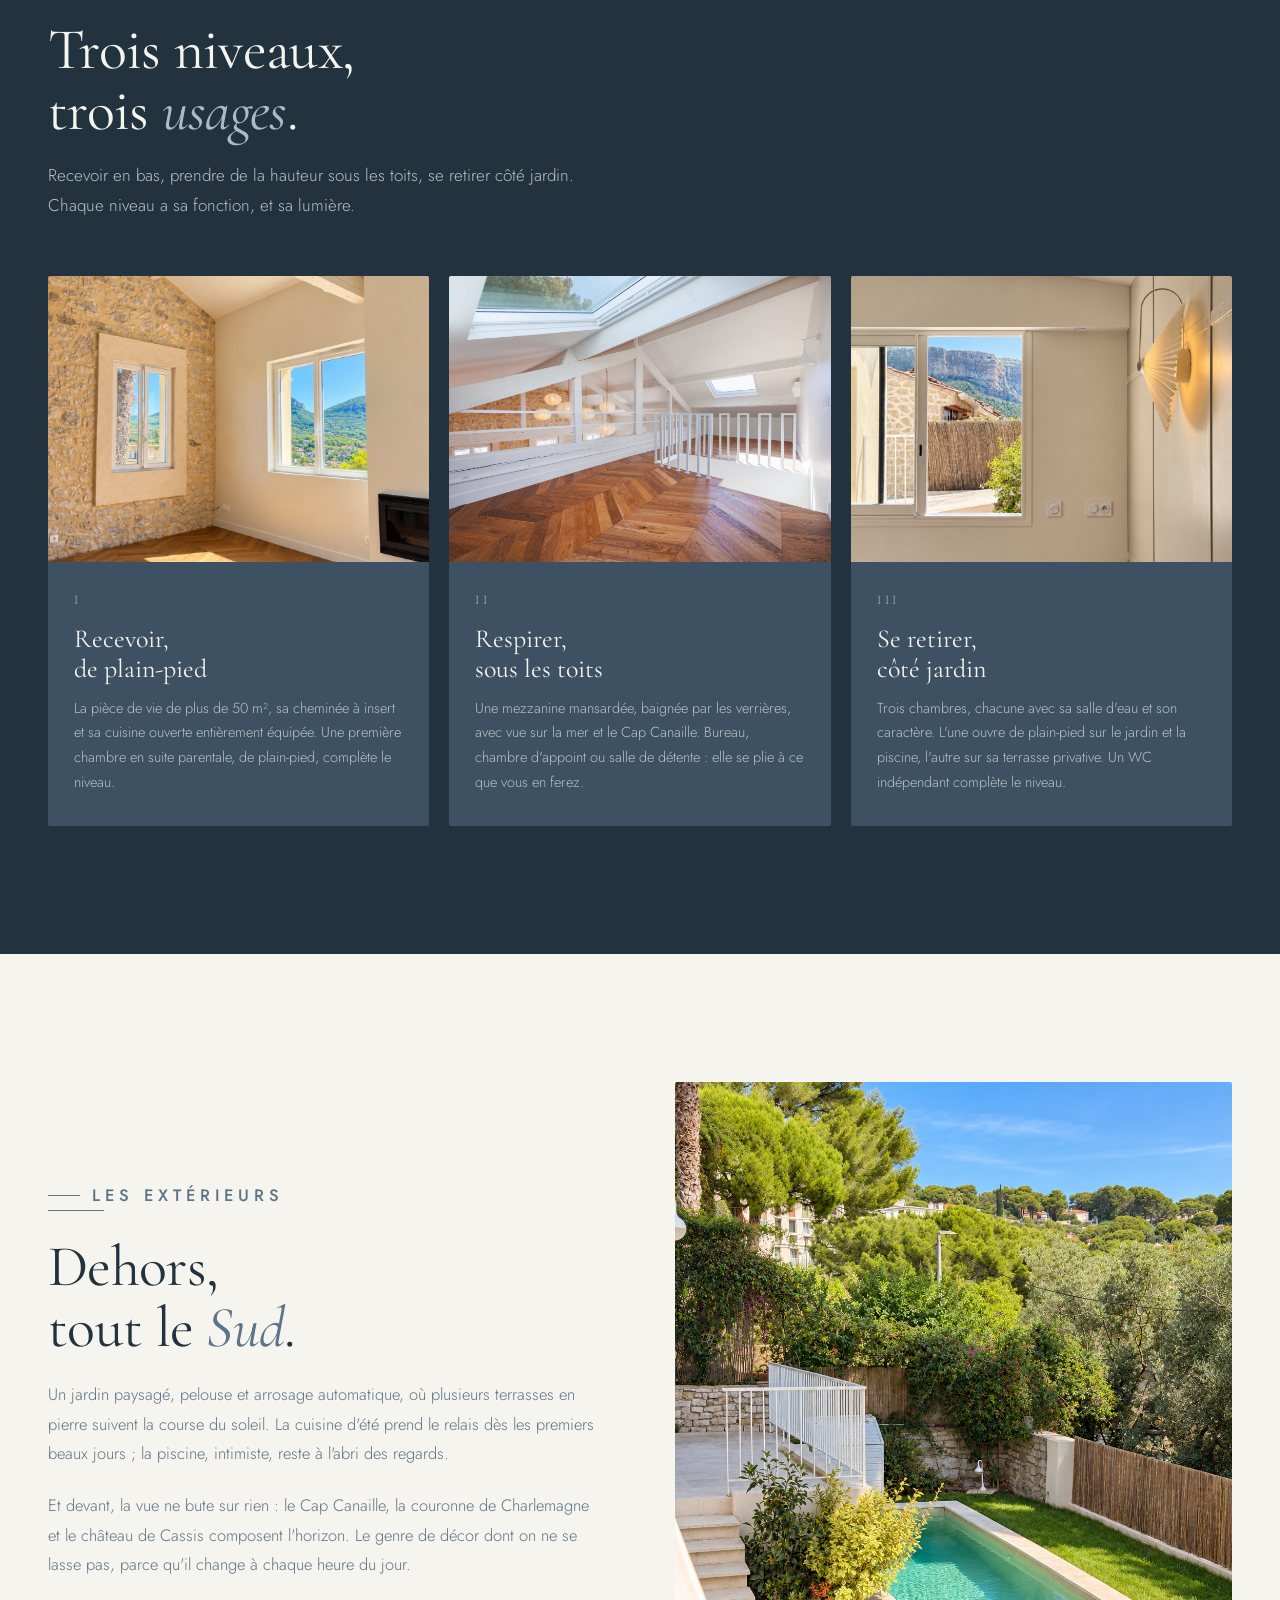
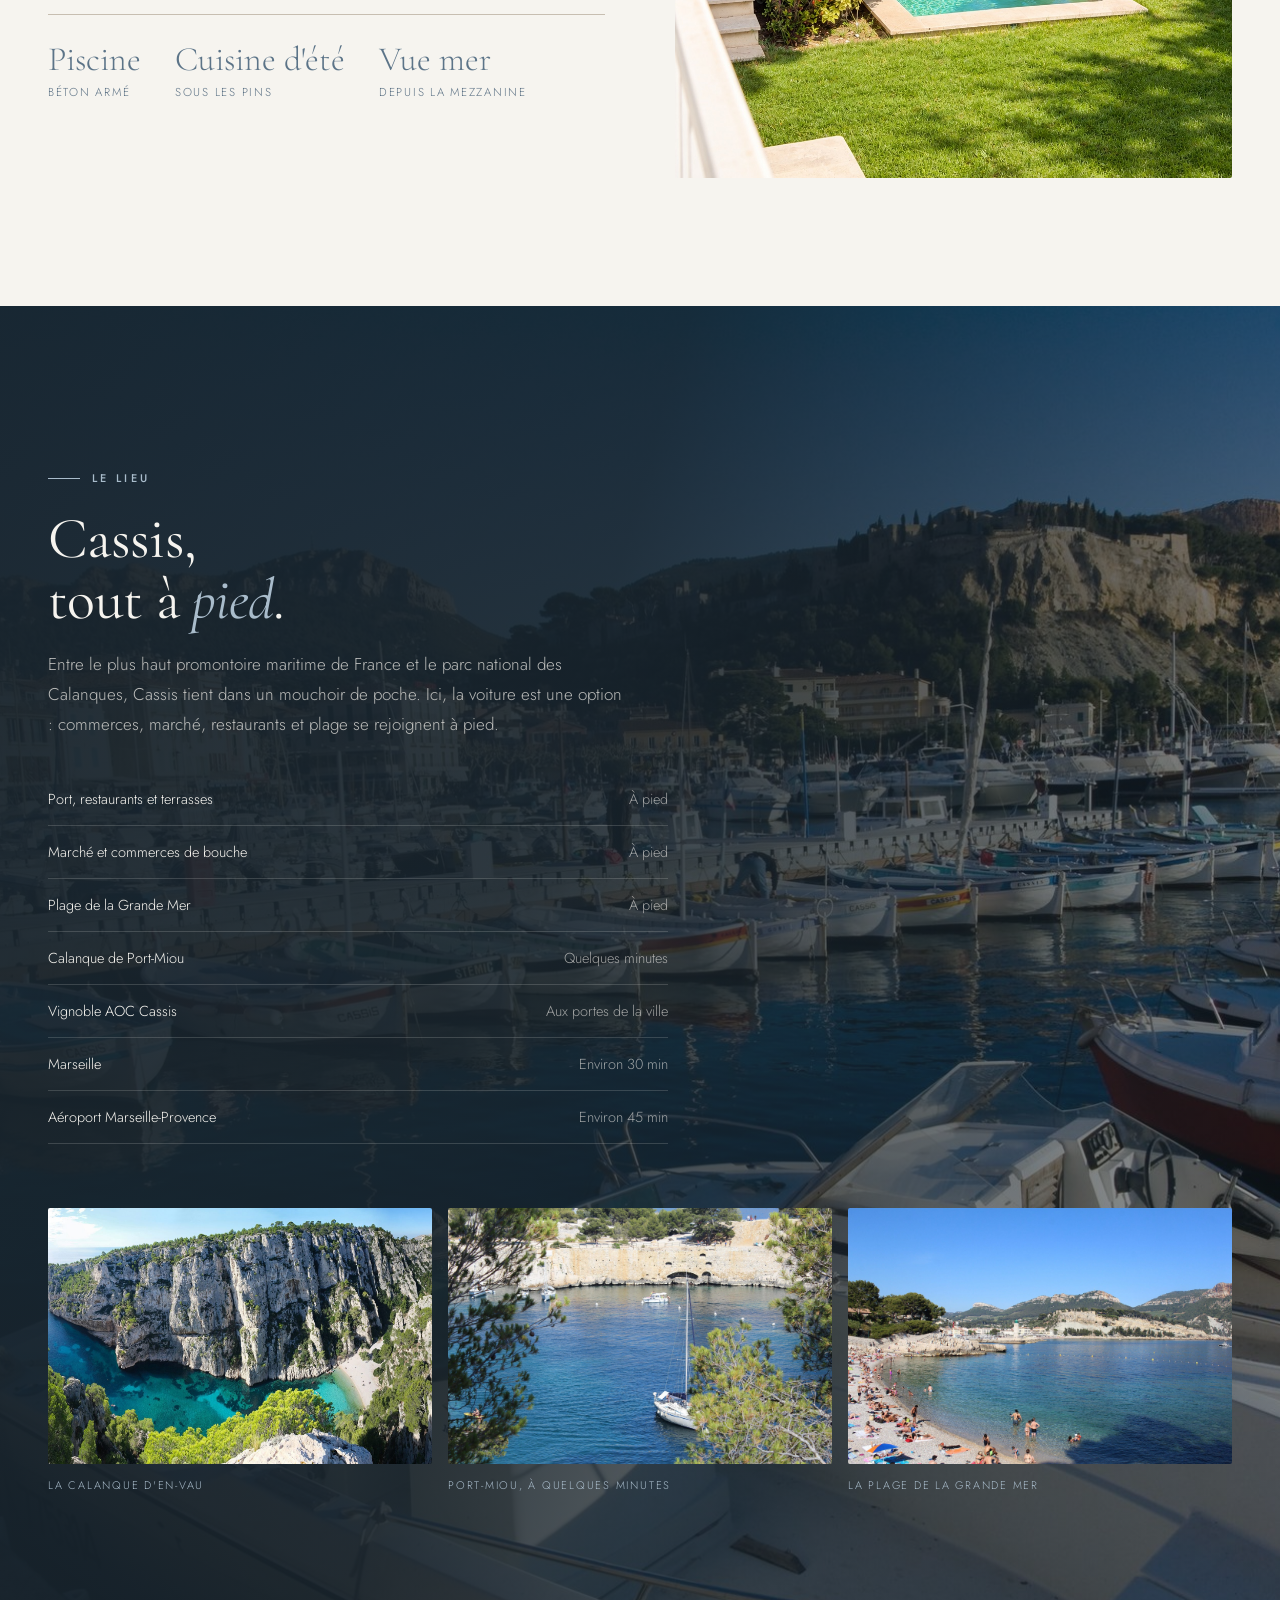
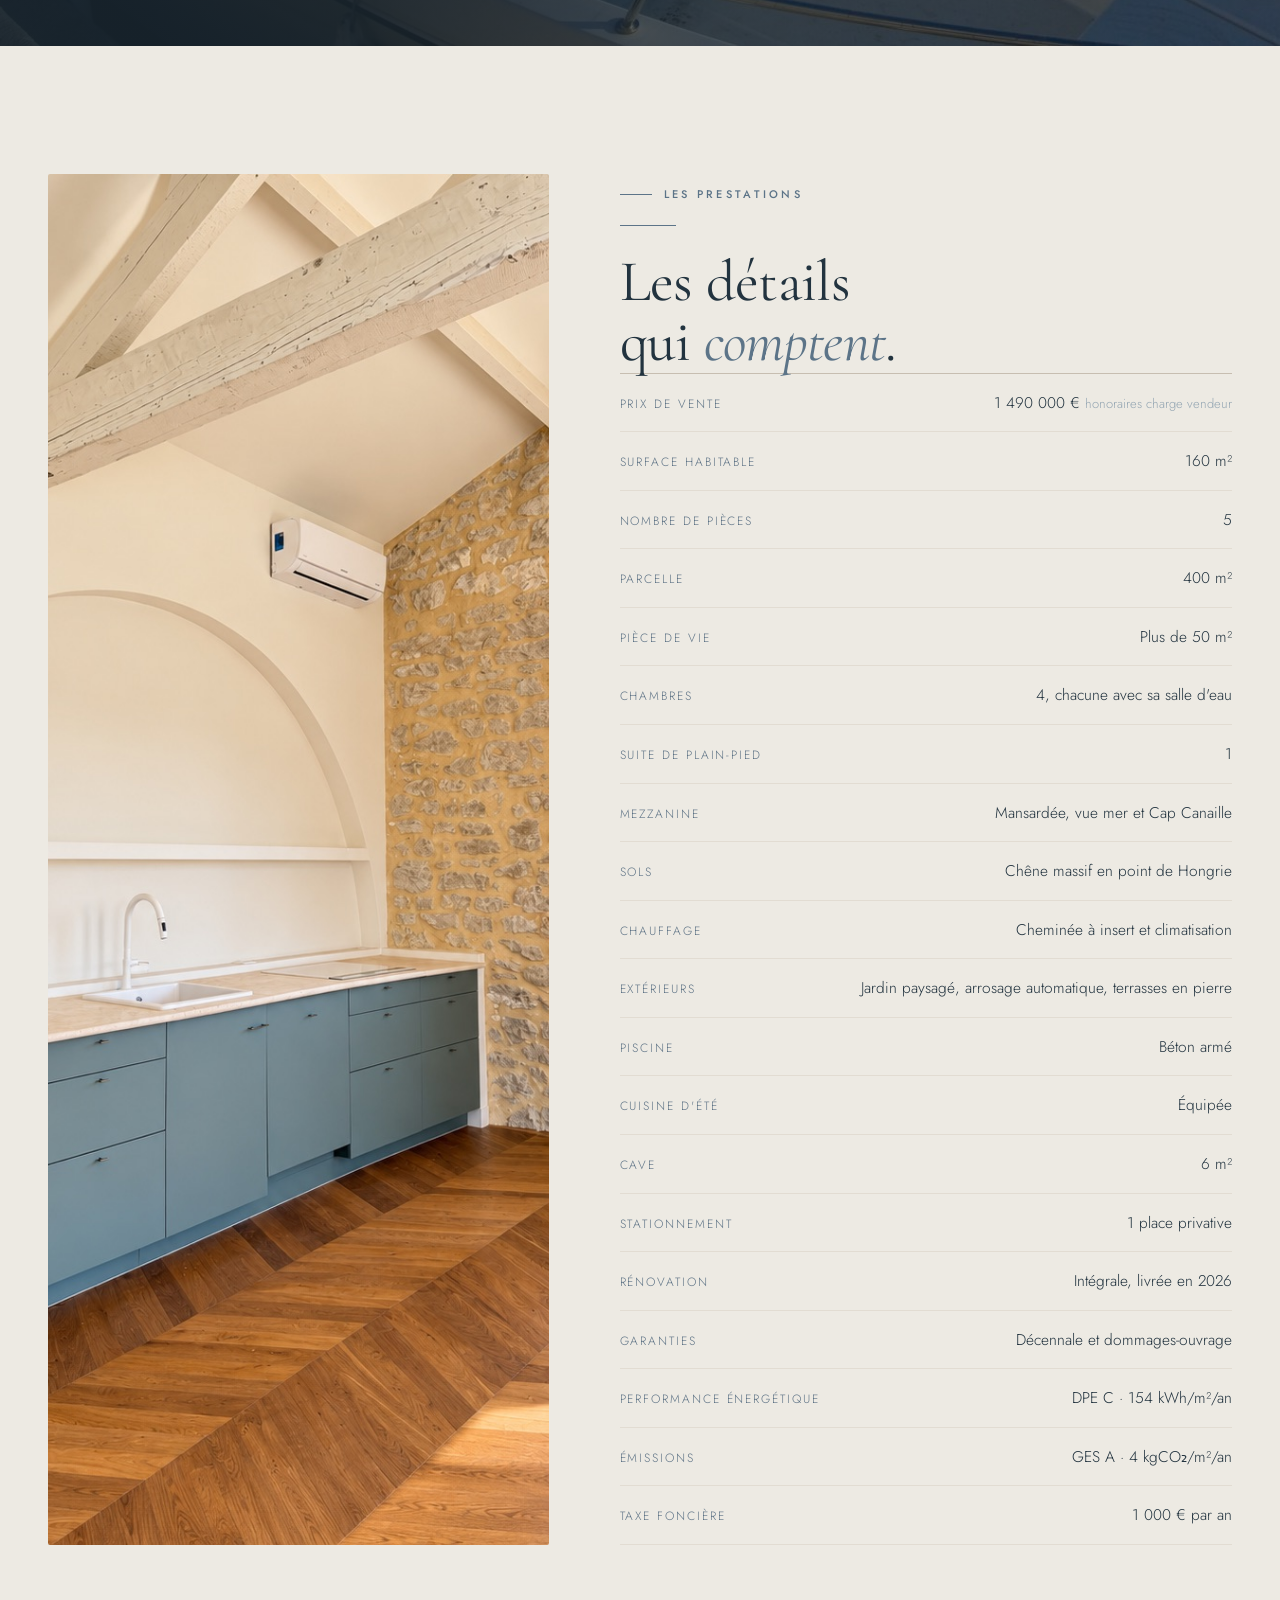
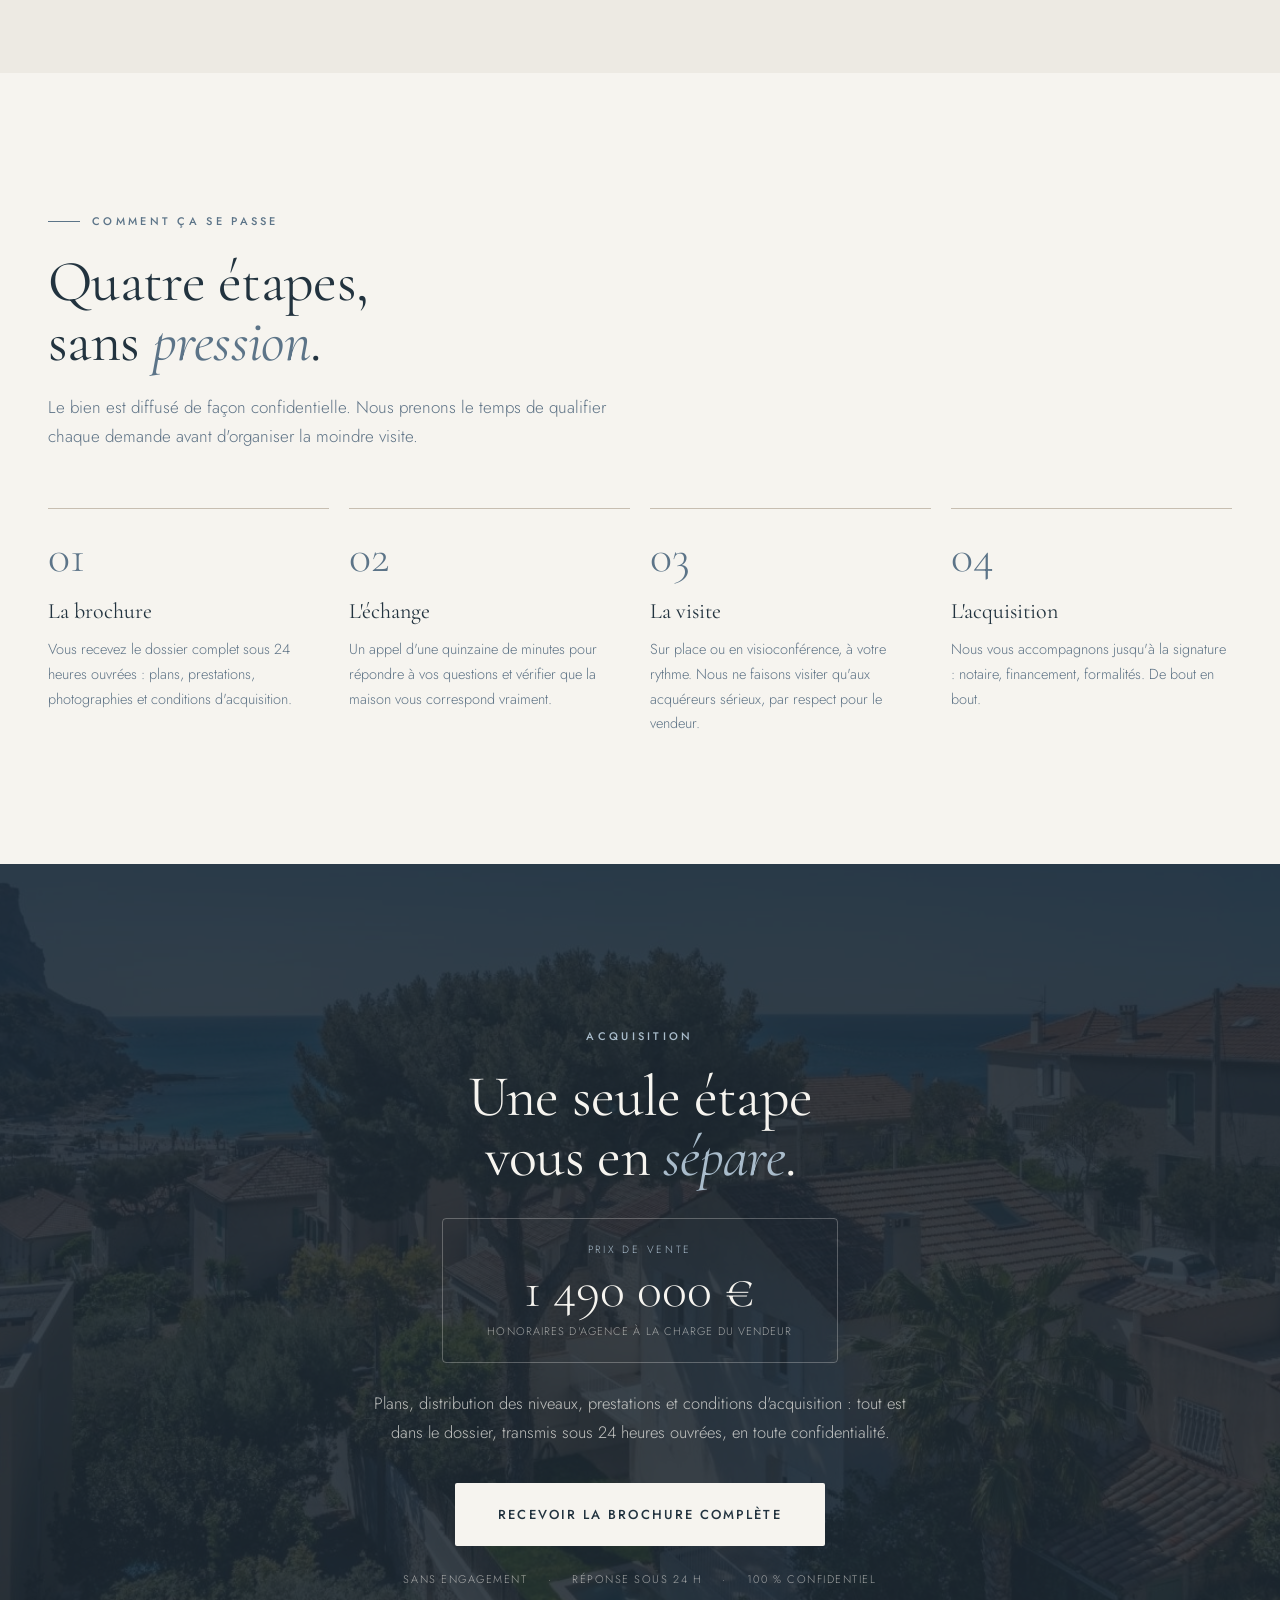
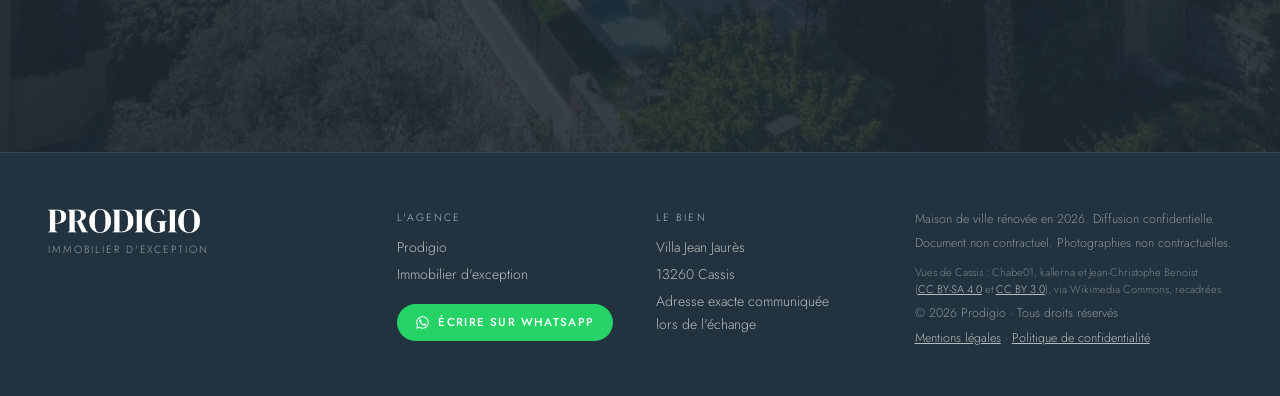
==== commit 7037845d: "Carte d'identite : tuiles resserrees, et photos du tournage du 17 septembre Tuiles - une icone occup" ====
--- a/index.html
+++ b/index.html
@@ -209,41 +209,49 @@
       </div>
 
       <div class="tile">
-        <div class="tile__key">170 <span>m²</span></div>
+        <div class="tile__icon"><svg viewBox="0 0 24 24" fill="none" stroke="currentColor" stroke-width="1.3" stroke-linecap="round" stroke-linejoin="round" aria-hidden="true"><rect x="3" y="3" width="18" height="18" rx="1"/><path d="M3 9h18M9 3v18"/></svg></div>
+        <div class="tile__key">160 <span>m²</span></div>
         <div class="tile__label">Habitables</div>
       </div>
 
       <div class="tile">
+        <div class="tile__icon"><svg viewBox="0 0 24 24" fill="none" stroke="currentColor" stroke-width="1.3" stroke-linecap="round" stroke-linejoin="round" aria-hidden="true"><path d="M12 2l9 6v13H3V8z"/><path d="M9 21v-7h6v7"/></svg></div>
         <div class="tile__key">400 <span>m²</span></div>
         <div class="tile__label">De parcelle</div>
       </div>
 
       <div class="tile">
+        <div class="tile__icon"><svg viewBox="0 0 24 24" fill="none" stroke="currentColor" stroke-width="1.3" stroke-linecap="round" stroke-linejoin="round" aria-hidden="true"><path d="M3 18V9a2 2 0 012-2h14a2 2 0 012 2v9"/><path d="M3 14h18M7 7V5h10v2"/></svg></div>
         <div class="tile__key">4</div>
         <div class="tile__label">Chambres, 4 salles d'eau</div>
       </div>
 
       <div class="tile">
+        <div class="tile__icon"><svg viewBox="0 0 24 24" fill="none" stroke="currentColor" stroke-width="1.3" stroke-linecap="round" stroke-linejoin="round" aria-hidden="true"><path d="M4 18v-6a2 2 0 012-2h12a2 2 0 012 2v6"/><path d="M2 18h20M6 10V7a2 2 0 012-2h8a2 2 0 012 2v3"/></svg></div>
         <div class="tile__key">50 <span>m²</span></div>
         <div class="tile__label">De pièce de vie</div>
       </div>
 
       <div class="tile tile--dark">
+        <div class="tile__icon"><svg viewBox="0 0 24 24" fill="none" stroke="currentColor" stroke-width="1.3" stroke-linecap="round" stroke-linejoin="round" aria-hidden="true"><circle cx="8" cy="15" r="4"/><path d="M10.8 12.2L21 2M17 6l3 3M14 9l3 3"/></svg></div>
         <div class="tile__key">2026</div>
         <div class="tile__label">Rénovation intégrale</div>
       </div>
 
       <div class="tile">
+        <div class="tile__icon"><svg viewBox="0 0 24 24" fill="none" stroke="currentColor" stroke-width="1.3" stroke-linecap="round" stroke-linejoin="round" aria-hidden="true"><path d="M3 20c1.5 0 1.5-1.2 3-1.2s1.5 1.2 3 1.2 1.5-1.2 3-1.2 1.5 1.2 3 1.2 1.5-1.2 3-1.2 1.5 1.2 3 1.2"/><path d="M2 14l10-9 10 9"/></svg></div>
         <div class="tile__key">Vue mer</div>
         <div class="tile__label">Depuis la mezzanine</div>
       </div>
 
       <div class="tile">
+        <div class="tile__icon"><svg viewBox="0 0 24 24" fill="none" stroke="currentColor" stroke-width="1.3" stroke-linecap="round" stroke-linejoin="round" aria-hidden="true"><path d="M13 5l-2 6h6l-8 8 2-6H5z"/></svg></div>
         <div class="tile__key">À pied</div>
         <div class="tile__label">Port, marché et plage</div>
       </div>
 
       <div class="tile">
+        <div class="tile__icon"><svg viewBox="0 0 24 24" fill="none" stroke="currentColor" stroke-width="1.3" stroke-linecap="round" stroke-linejoin="round" aria-hidden="true"><path d="M2 17c2 0 2 1.5 4 1.5S8 17 10 17s2 1.5 4 1.5S16 17 18 17s2 1.5 4 1.5"/><path d="M7 15V5a2 2 0 014 0v10M13 15V5a2 2 0 014 0v10M7 8h10M7 11h10"/></svg></div>
         <div class="tile__key">Piscine</div>
         <div class="tile__label">Et cuisine d'été au jardin</div>
       </div>
@@ -260,8 +268,8 @@
 <section class="story reveal">
   <div class="container story__grid">
     <div class="story__media">
-      <img src="assets/images/charpente-lanternes.jpg" loading="lazy"
-           alt="La charpente apparente, le mur en pierre de taille et les suspensions en papier de la pièce de vie" />
+      <img src="assets/images/2026-09/sejour-lanternes.jpg" loading="lazy"
+           alt="La pièce de vie sous charpente, son mur en pierre de taille et ses suspensions en papier" />
     </div>
     <div class="story__body">
       <p class="eyebrow">L'art de vivre</p>
@@ -303,7 +311,7 @@
     <p class="eyebrow">La visite en images</p>
     <h2 class="section-title">Vivre <em>Villa Jean Jaurès</em>.</h2>
     <p class="section-lede">
-      Quinze vues de la maison, du plain-pied au jardin. Cliquez pour agrandir.
+      Dix-neuf vues de la maison, du plain-pied au jardin. Cliquez pour agrandir.
     </p>
 
     <div class="gallery__grid" id="galleryGrid">
@@ -366,6 +374,22 @@
       <button class="gallery__item" type="button">
         <img src="assets/images/charpente-lanternes.jpg" loading="lazy" alt="Charpente peinte, pierre apparente et suspensions en papier" />
         <span class="gallery__cap">Charpente et pierre</span>
+      </button>
+      <button class="gallery__item" type="button">
+        <img src="assets/images/2026-09/escalier-pierre.jpg" loading="lazy" alt="L'escalier en pierre qui dessert les niveaux" />
+        <span class="gallery__cap">L'escalier en pierre</span>
+      </button>
+      <button class="gallery__item" type="button">
+        <img src="assets/images/2026-09/palier-miroir.jpg" loading="lazy" alt="Le palier, sa porte-fenêtre sur les collines et son miroir" />
+        <span class="gallery__cap">Le palier et sa vue</span>
+      </button>
+      <button class="gallery__item" type="button">
+        <img src="assets/images/2026-09/sdb-damier-cuivre.jpg" loading="lazy" alt="Double vasque, faïence en damier et robinetterie cuivre" />
+        <span class="gallery__cap">Damier et cuivre</span>
+      </button>
+      <button class="gallery__item" type="button">
+        <img src="assets/images/2026-09/cap-canaille-villa.jpg" loading="lazy" alt="Le Cap Canaille et la mer vus depuis la villa" />
+        <span class="gallery__cap">Le Cap Canaille depuis la villa</span>
       </button>
     </div>
   </div>
@@ -383,8 +407,8 @@
 
     <div class="levels__grid">
       <article class="level">
-        <img src="assets/images/reception-charpente.jpg" loading="lazy"
-             alt="La pièce de vie de plain-pied, sa charpente et sa cuisine ouverte" />
+        <img src="assets/images/2026-09/sejour-cheminee.jpg" loading="lazy"
+             alt="La pièce de vie, sa cheminée et son mur en pierre sous charpente" />
         <div class="level__body">
           <div class="level__n">I</div>
           <h3 class="level__t">Recevoir,<br />de plain-pied</h3>
@@ -411,8 +435,8 @@
       </article>
 
       <article class="level">
-        <img src="assets/images/suite-terrasse-vue.jpg" loading="lazy"
-             alt="Une chambre du niveau jardin ouvrant sur sa terrasse privative" />
+        <img src="assets/images/2026-09/chambre-vue-cap.jpg" loading="lazy"
+             alt="Une chambre du niveau jardin, fenêtre ouverte sur le Cap Canaille" />
         <div class="level__body">
           <div class="level__n">III</div>
           <h3 class="level__t">Se retirer,<br />côté jardin</h3>
@@ -431,8 +455,8 @@
 <section class="story story--plain story--reverse reveal">
   <div class="container story__grid">
     <div class="story__media">
-      <img src="assets/images/vue-aerienne-piscine.jpg" loading="lazy"
-           alt="Le jardin paysagé, les terrasses en pierre et la piscine vus du ciel" />
+      <img src="assets/images/2026-09/jardin-piscine.jpg" loading="lazy"
+           alt="Le jardin, sa pelouse et la piscine en contrebas de la terrasse" />
     </div>
     <div class="story__body">
       <p class="eyebrow">Les extérieurs</p>
@@ -516,8 +540,8 @@
 <section class="specs reveal">
   <div class="container specs__grid">
     <div class="specs__media">
-      <img src="assets/images/cuisine-bleue.jpg" loading="lazy"
-           alt="La cuisine neuve entièrement équipée, façades bleu pétrole" />
+      <img src="assets/images/2026-09/cuisine-pierre.jpg" loading="lazy"
+           alt="La cuisine équipée, ses façades bleu pétrole et le mur en pierre de taille" />
     </div>
     <div>
       <p class="eyebrow">Les prestations</p>
--- a/styles.css
+++ b/styles.css
@@ -574,21 +574,34 @@
 .bento__grid { display: grid; grid-template-columns: repeat(4, 1fr); gap: 14px; }
 .tile {
   background: var(--surface); border: 1px solid var(--border); border-radius: var(--radius-sm);
-  padding: 32px 28px; min-height: 190px;
-  display: flex; flex-direction: column; justify-content: flex-end;
-}
+  padding: 22px 24px 20px; min-height: 150px;
+  display: flex; flex-direction: column; justify-content: space-between;
+}
+/* L'icône occupe le haut de la tuile : sans elle, le chiffre calé en bas
+   laissait une large plage blanche au-dessus. */
+.tile__icon { color: var(--accent); }
+.tile__icon svg { width: 22px; height: 22px; }
+.tile--dark .tile__icon { color: var(--accent-light); }
 .tile--wide { grid-column: span 2; }
 .tile--tall { grid-row: span 2; }
 .tile--full { grid-column: span 4; min-height: 0; }
 .tile--full img { min-height: 0; height: auto; aspect-ratio: 4 / 1.05; }
-.tile--photo { padding: 0; overflow: hidden; min-height: 260px; }
-.tile--photo img { width: 100%; height: 100%; min-height: 260px; object-fit: cover; transition: transform var(--t-slow); }
+.tile--photo { padding: 0; overflow: hidden; min-height: 240px; }
+/* La photo haute se cale sur les deux rangées de tuiles. Sans position
+   absolue, elle prend la hauteur naturelle de l'image (390 px pour un
+   1600x1066) et étire les tuiles voisines, ce qui rouvre du vide. */
+.tile--tall.tile--photo { position: relative; min-height: 0; }
+.tile--tall.tile--photo img {
+  position: absolute; inset: 0; width: 100%; height: 100%;
+  min-height: 0; object-fit: cover;
+}
+.tile--photo img { width: 100%; height: 100%; min-height: 240px; object-fit: cover; transition: transform var(--t-slow); }
 .tile--photo:hover img { transform: scale(1.04); }
 .tile--dark { background: var(--dark); border-color: var(--dark); }
 .tile__key {
   font-family: var(--font-serif); font-weight: 400;
-  font-size: clamp(38px, 3.8vw, 52px); line-height: 1; letter-spacing: -.02em;
-  color: var(--fg); margin-bottom: 10px;
+  font-size: clamp(32px, 3.2vw, 43px); line-height: 1; letter-spacing: -.02em;
+  color: var(--fg); margin: 14px 0 6px;
 }
 .tile__key span { font-size: .44em; letter-spacing: .02em; }
 .tile__label { font-size: 12px; letter-spacing: .16em; text-transform: uppercase; color: var(--muted-fg); }
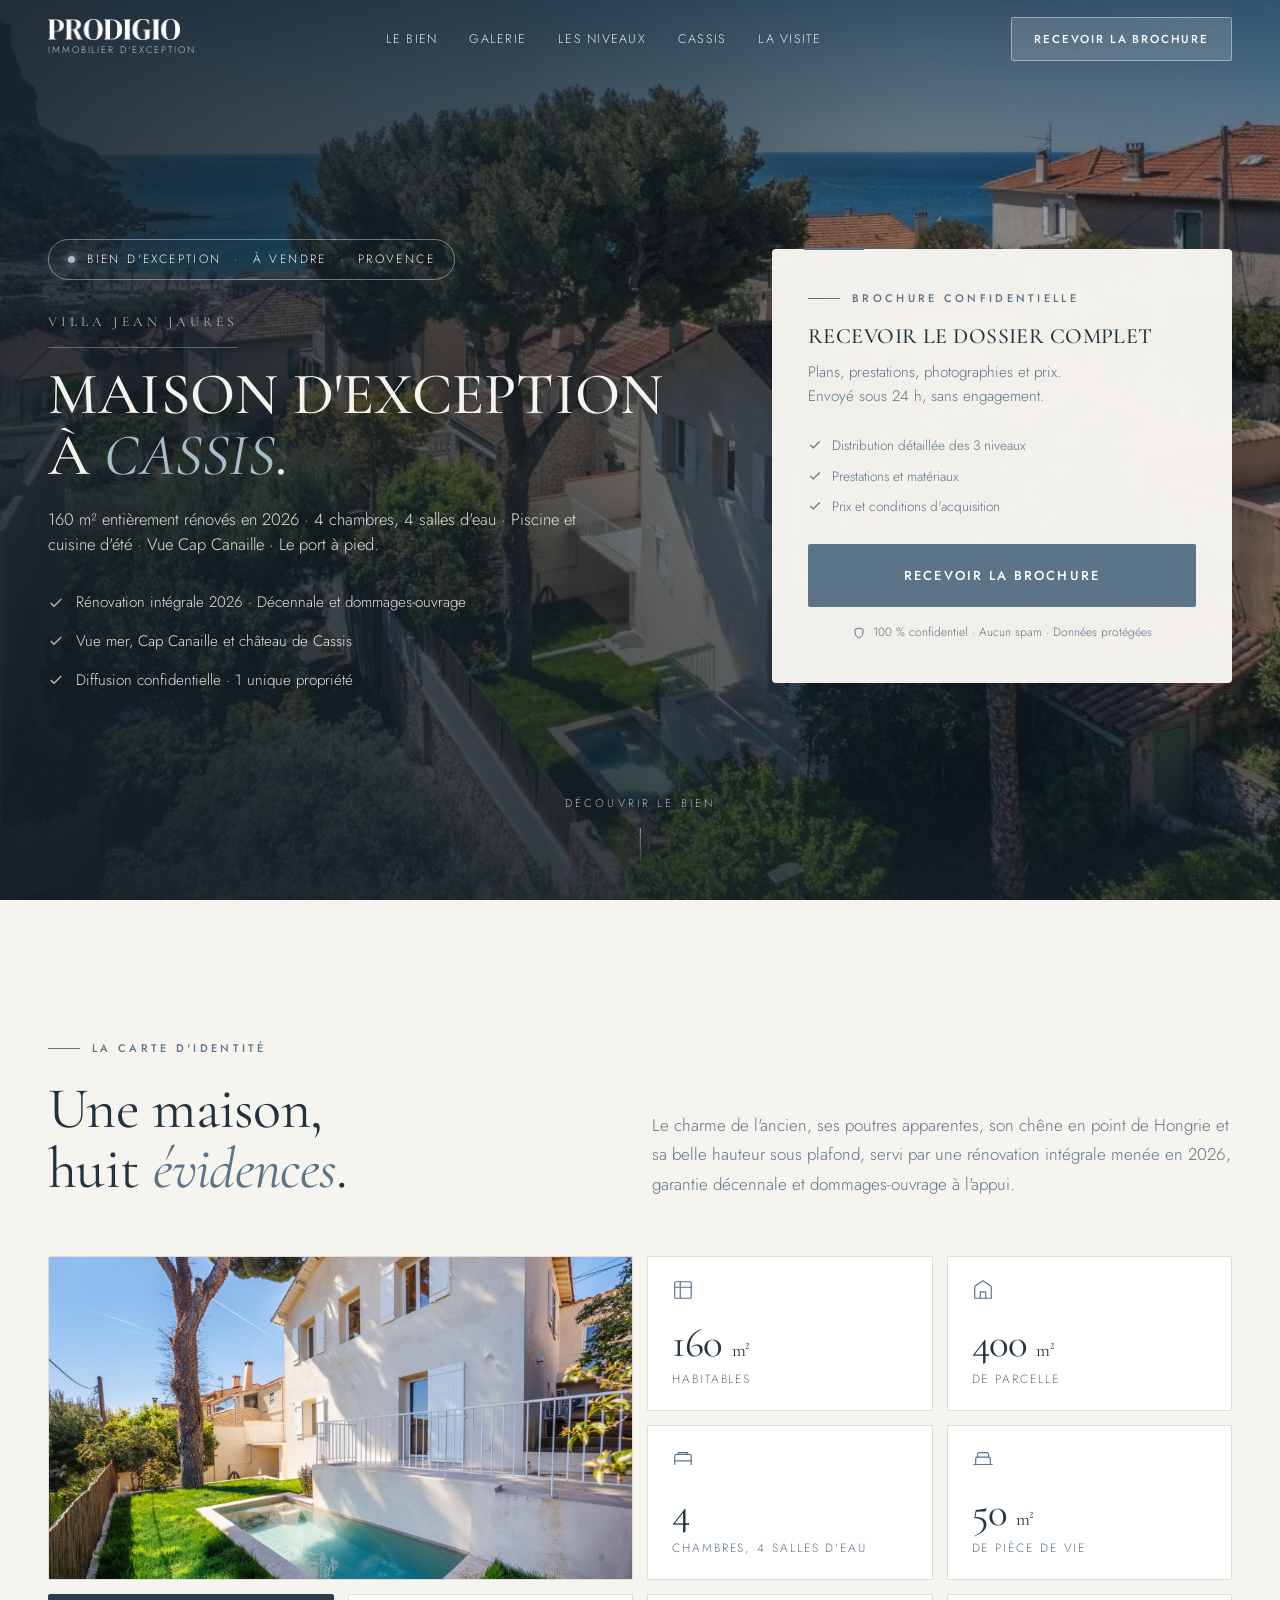
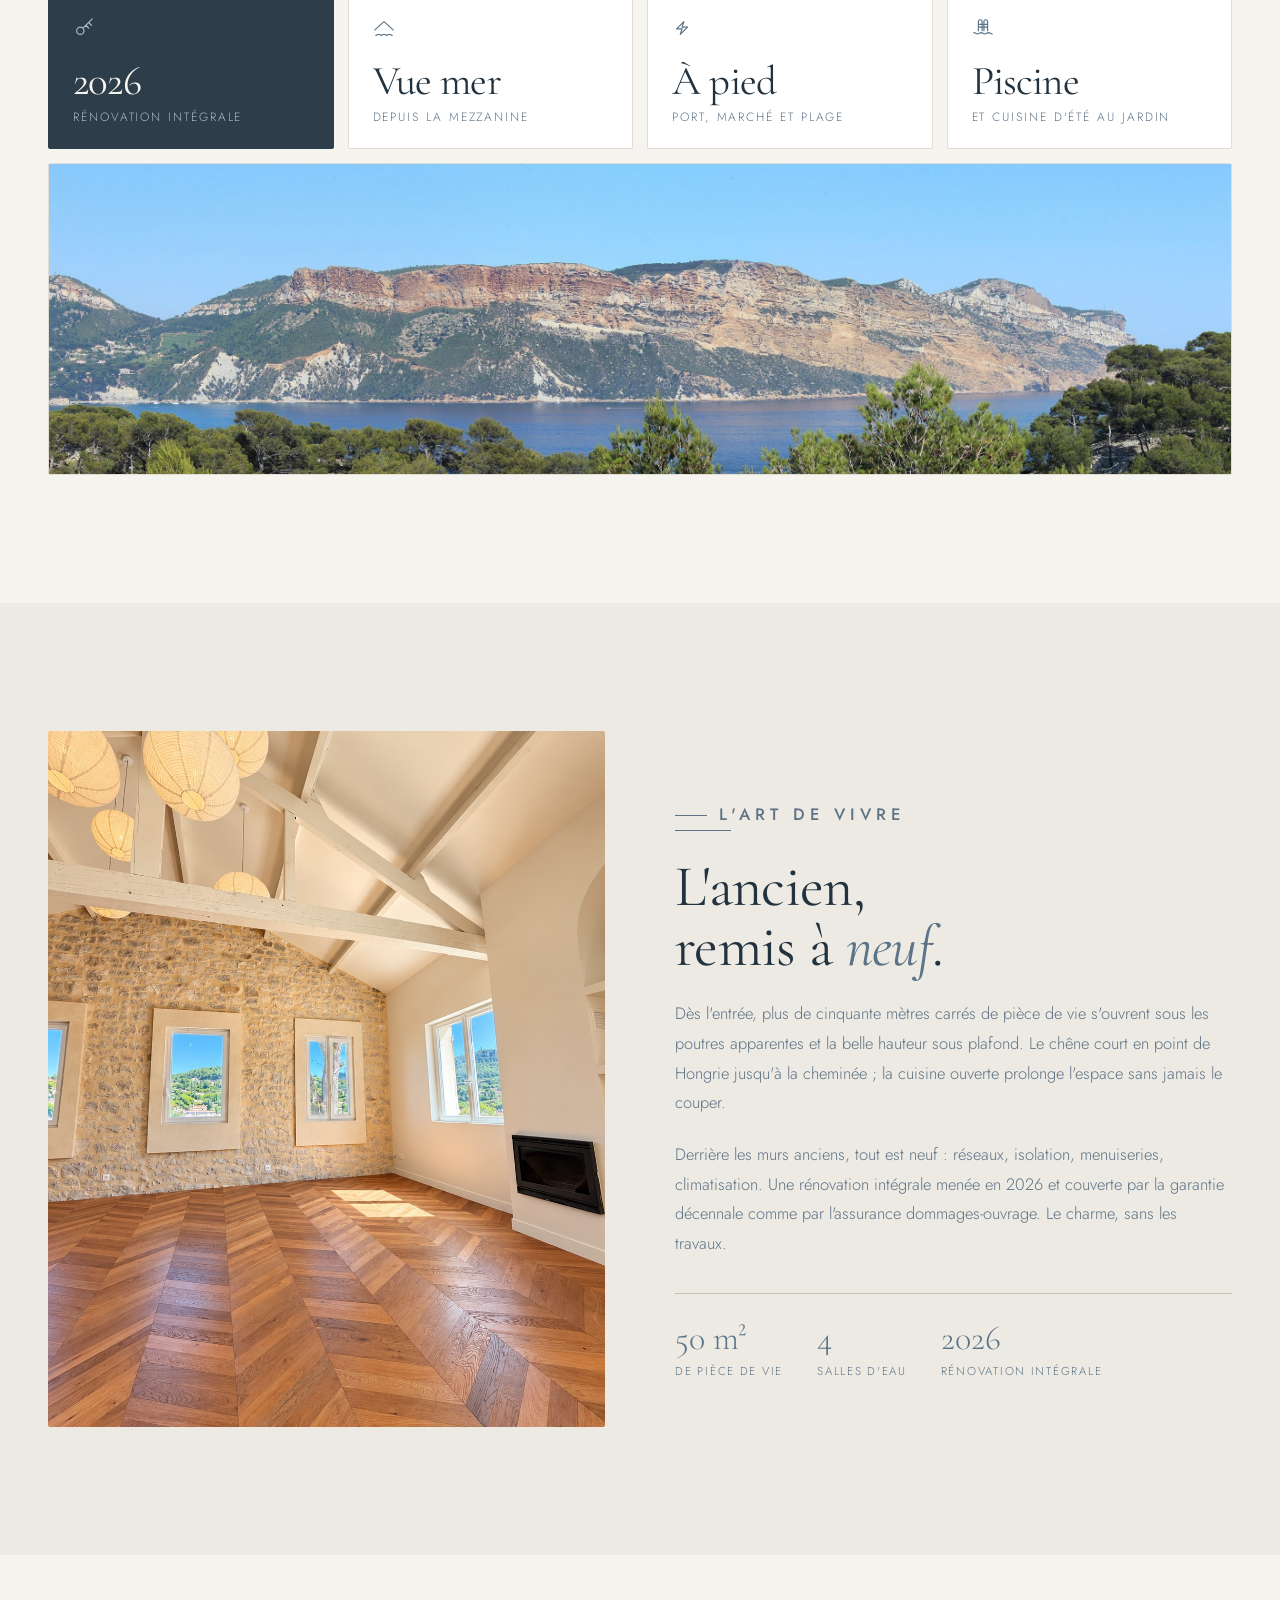
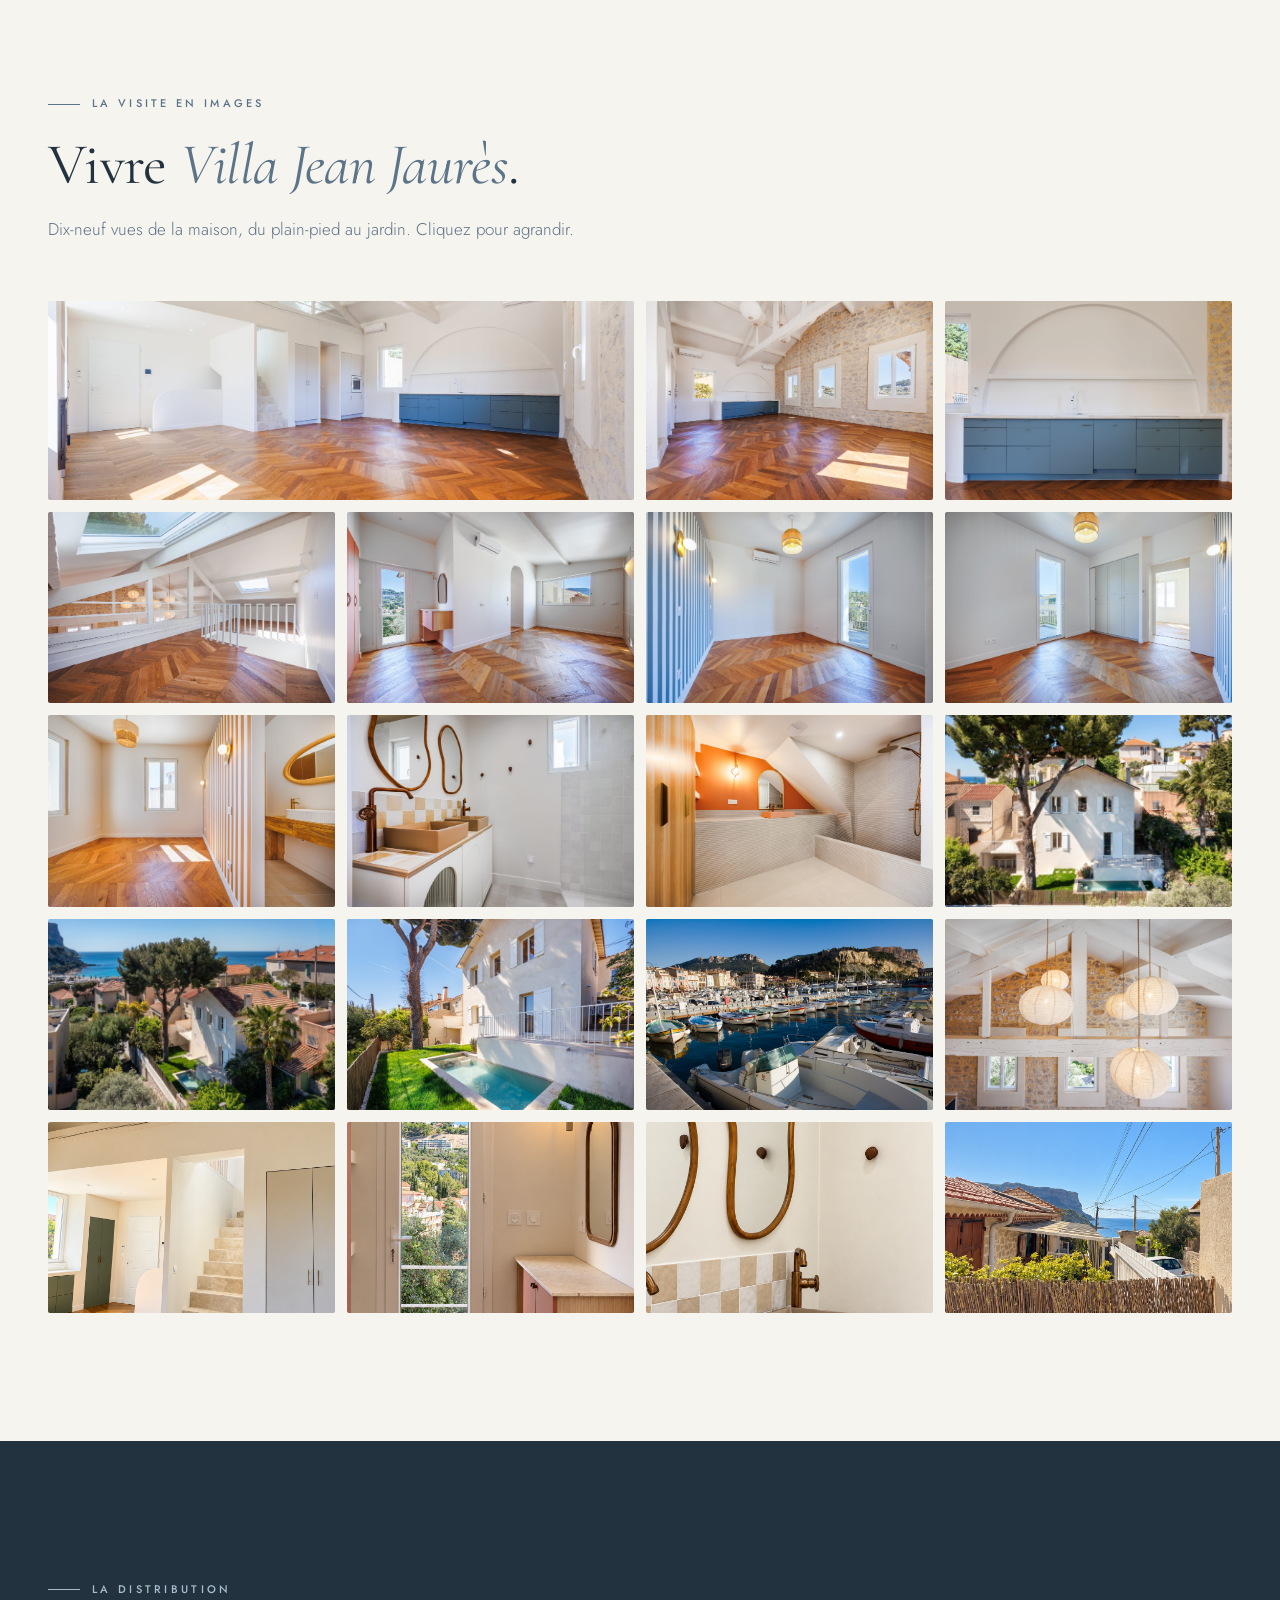
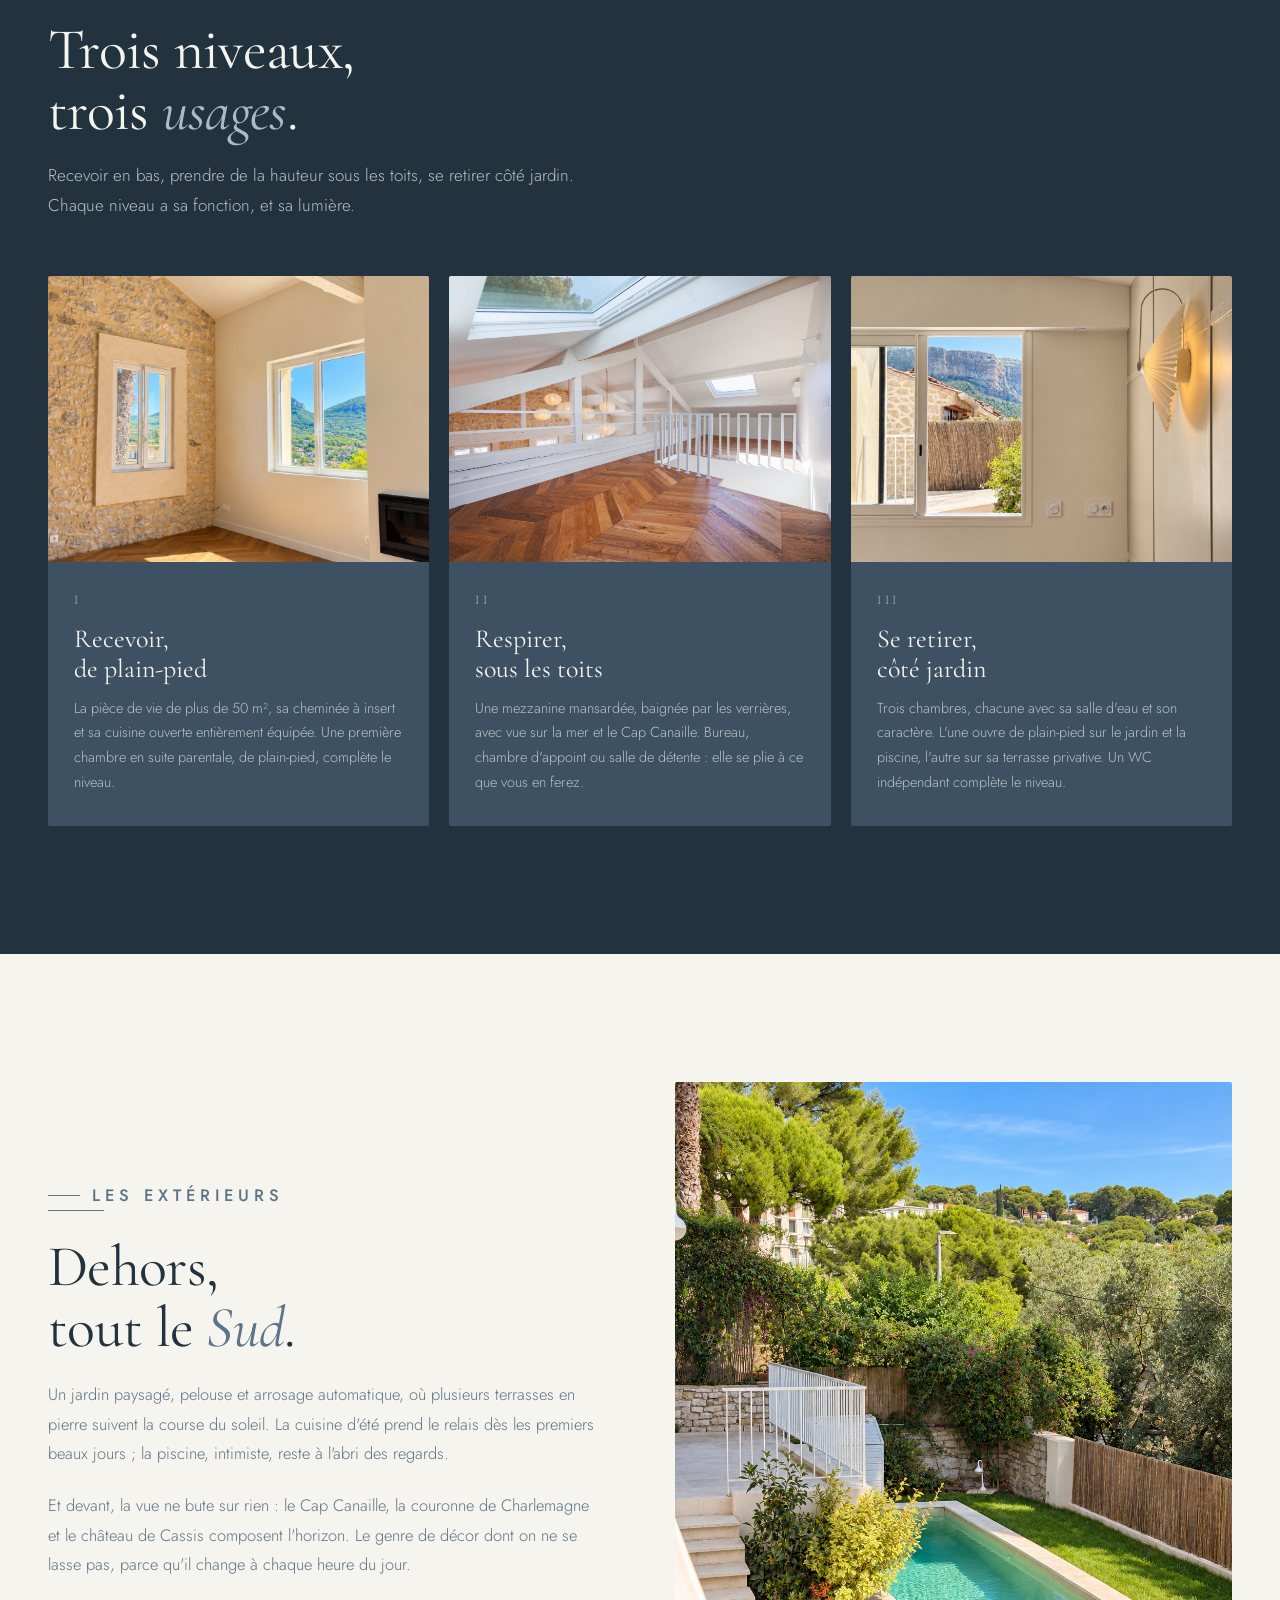
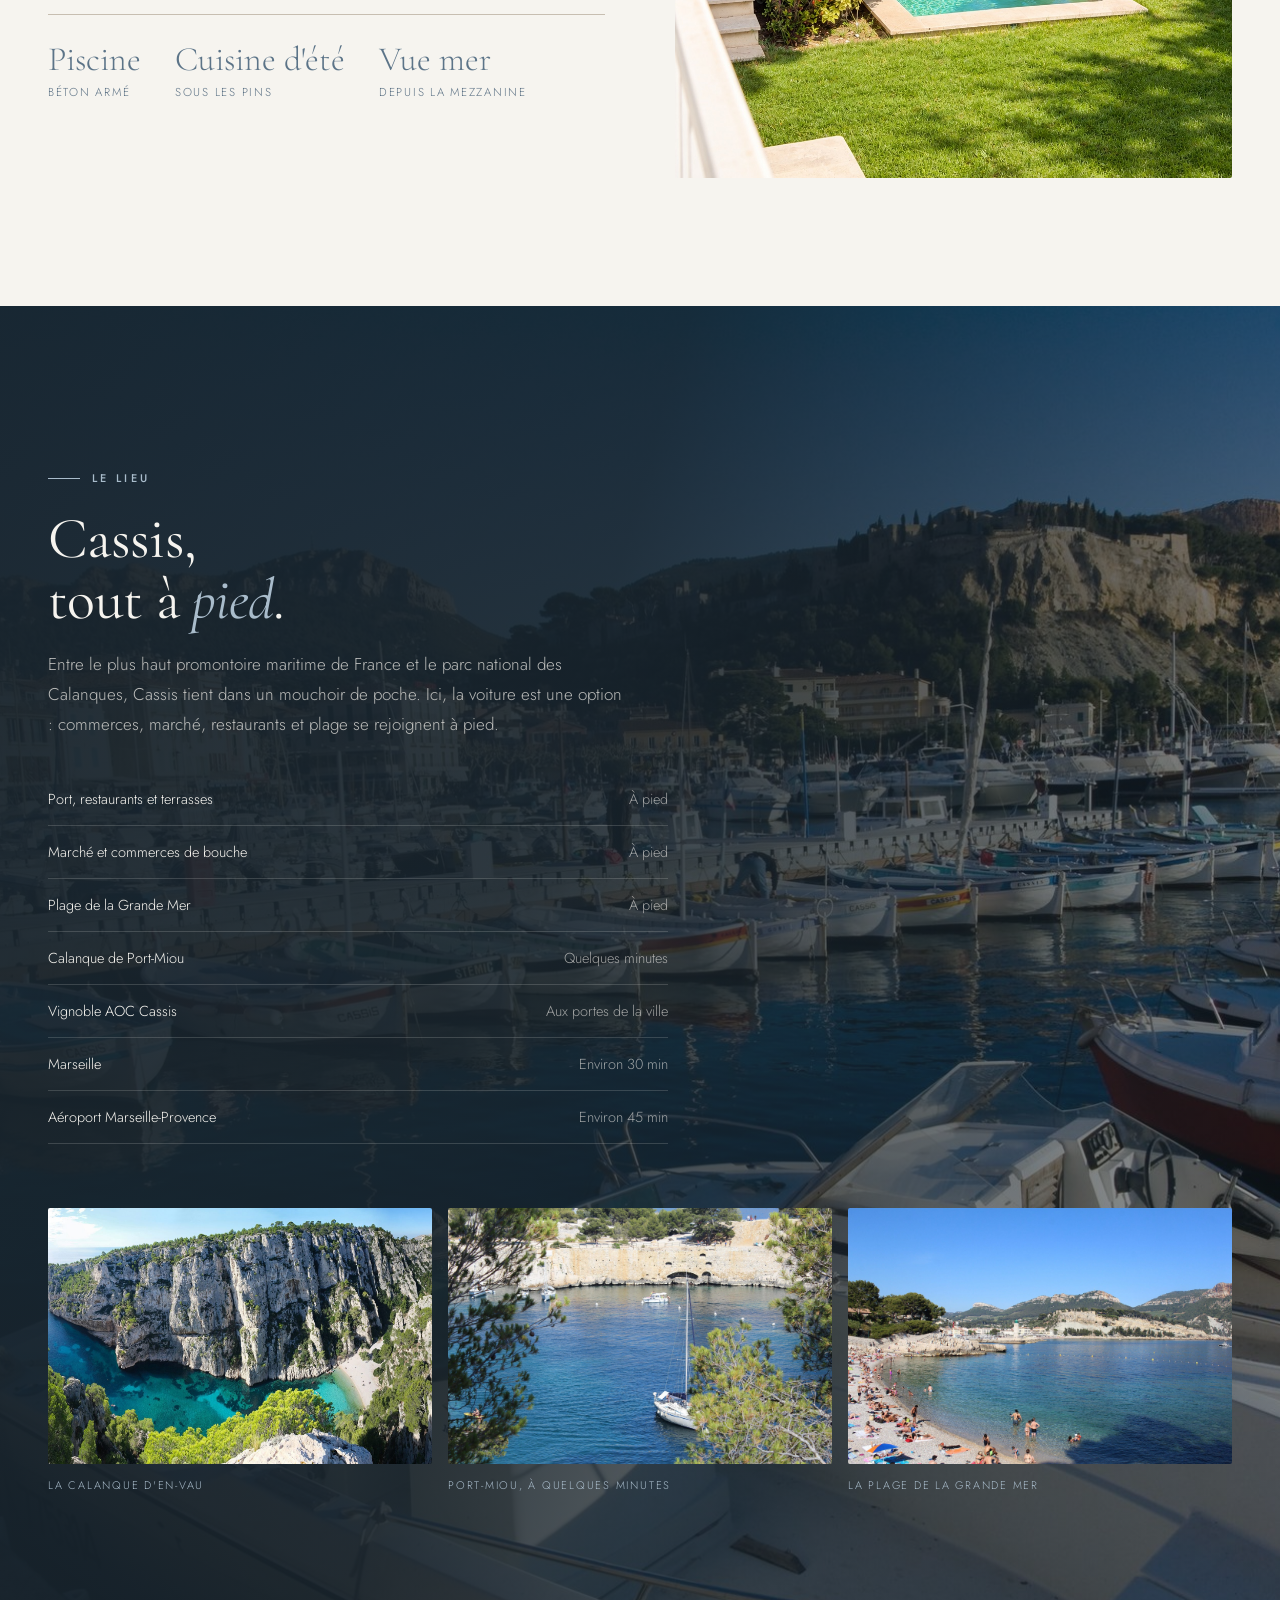
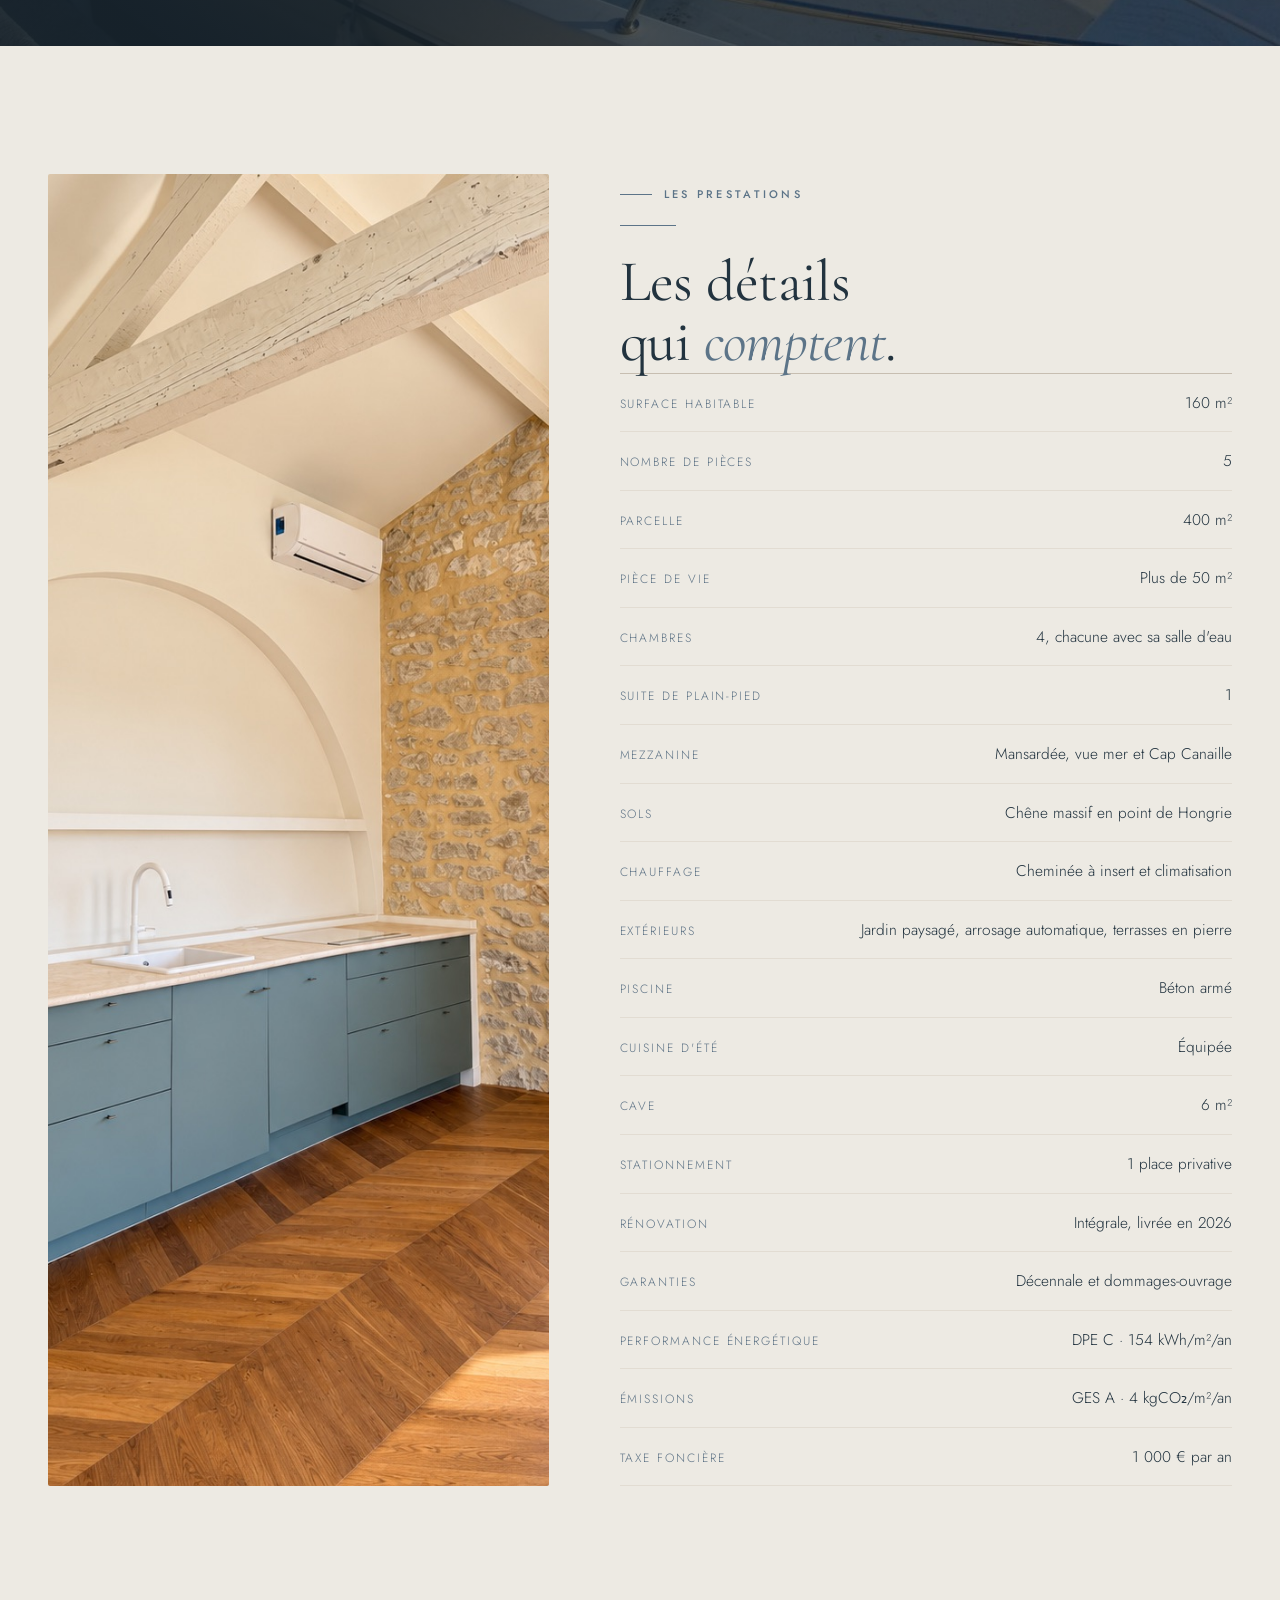
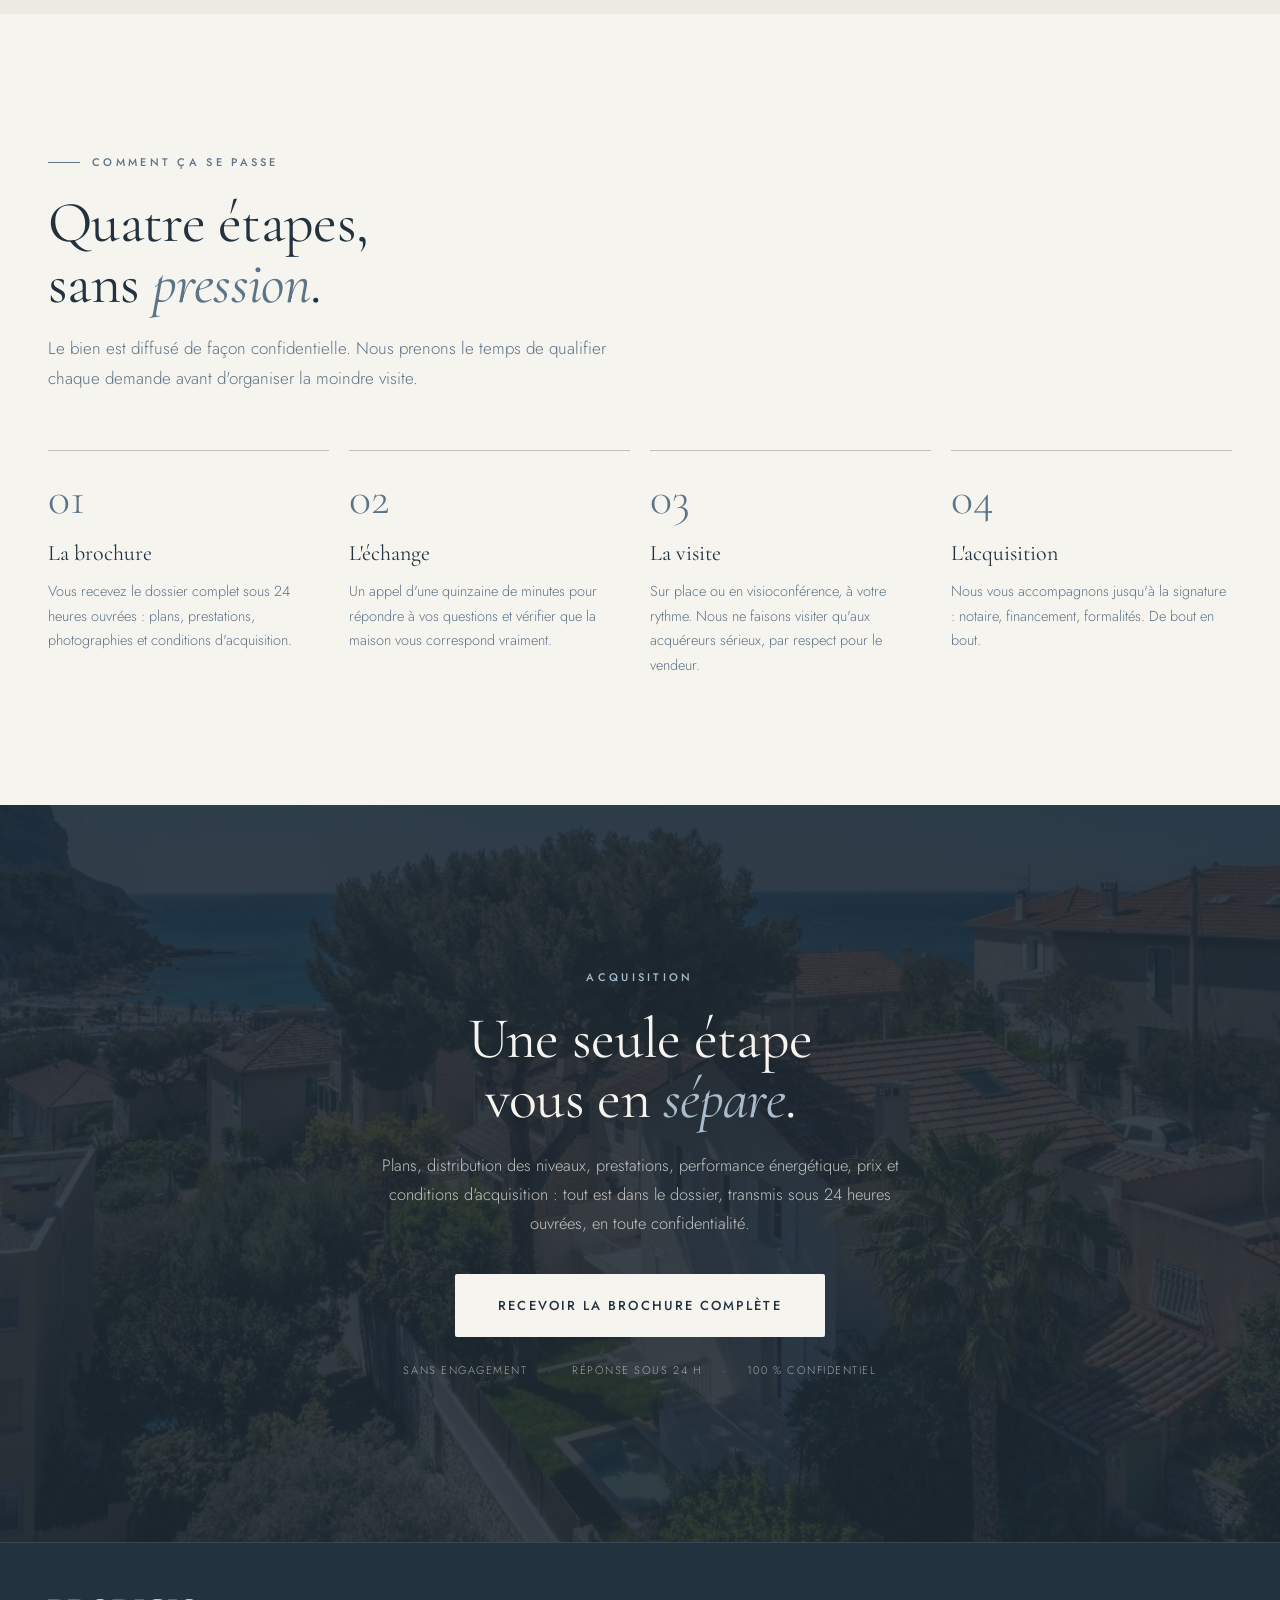
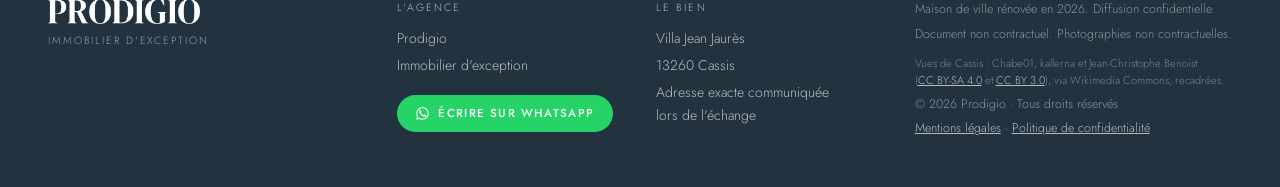
==== commit cfa3499c: "Prix retire de la landing, et nouveau numero WhatsApp Prix - retire des trois emplacements de la lan" ====
--- a/index.html
+++ b/index.html
@@ -3,7 +3,7 @@
 <head>
 <meta charset="UTF-8" />
 <meta name="viewport" content="width=device-width, initial-scale=1.0" />
-<meta name="description" content="Maison de ville d'exception à vendre à Cassis (Bouches-du-Rhône). 160 m² entièrement rénovés en 2026, 4 chambres avec salle d'eau, piscine, cuisine d'été, vue sur le Cap Canaille. À pied du port. 1 490 000 €. Brochure confidentielle sur demande." />
+<meta name="description" content="Maison de ville d'exception à vendre à Cassis (Bouches-du-Rhône). 160 m² entièrement rénovés en 2026, 4 chambres avec salle d'eau, piscine, cuisine d'été, vue sur le Cap Canaille. À pied du port. Brochure confidentielle sur demande." />
 <meta name="theme-color" content="#22333F" />
 
 <meta property="og:title" content="Villa Jean Jaurès · Maison de ville d'exception à Cassis · Brochure sur demande" />
@@ -548,7 +548,6 @@
       <div class="rule"></div>
       <h2 class="section-title">Les détails<br />qui <em>comptent</em>.</h2>
       <ul class="specs__list">
-        <li><span class="specs__k">Prix de vente</span><span class="specs__v">1 490 000 € <span style="color:var(--soft-fg);font-size:13px">honoraires charge vendeur</span></span></li>
         <li><span class="specs__k">Surface habitable</span><span class="specs__v">160 m²</span></li>
         <li><span class="specs__k">Nombre de pièces</span><span class="specs__v">5</span></li>
         <li><span class="specs__k">Parcelle</span><span class="specs__v">400 m²</span></li>
@@ -630,16 +629,10 @@
       <p class="eyebrow eyebrow--light eyebrow--center">Acquisition</p>
       <h2 class="section-title section-title--light">Une seule étape<br />vous en <em>sépare</em>.</h2>
 
-      <div class="price__tag">
-        <span class="price__tag-l">Prix de vente</span>
-        <span class="price__tag-v">1 490 000 €</span>
-        <span class="price__tag-n">Honoraires d'agence à la charge du vendeur</span>
-      </div>
-
       <p class="price__lede">
-        Plans, distribution des niveaux, prestations et conditions d'acquisition :
-        tout est dans le dossier, transmis sous 24 heures ouvrées,
-        en toute confidentialité.
+        Plans, distribution des niveaux, prestations, performance énergétique,
+        prix et conditions d'acquisition : tout est dans le dossier, transmis
+        sous 24 heures ouvrées, en toute confidentialité.
       </p>
       <button class="btn btn--light btn--lg js-open-brochure" type="button">
         Recevoir la brochure complète
@@ -663,7 +656,7 @@
       <p class="footer__info-title">L'agence</p>
       <p>Prodigio</p>
       <p>Immobilier d'exception</p>
-      <a class="footer__wa" href="https://wa.me/33625773592" target="_blank" rel="noopener noreferrer">
+      <a class="footer__wa" href="https://wa.me/33668680407" target="_blank" rel="noopener noreferrer">
         <svg width="15" height="15" viewBox="0 0 24 24" fill="currentColor"><path d="M12 2C6.5 2 2 6.5 2 12c0 1.8.5 3.4 1.3 4.9L2 22l5.3-1.4c1.4.8 3 1.2 4.7 1.2 5.5 0 10-4.5 10-10S17.5 2 12 2zm0 18.2c-1.5 0-3-.4-4.3-1.2l-.3-.2-3.2.8.9-3.1-.2-.3c-.8-1.3-1.3-2.8-1.3-4.4C3.6 7.4 7.4 3.6 12 3.6s8.4 3.8 8.4 8.4-3.8 8.2-8.4 8.2z"/><path d="M17.5 14.4c-.3-.2-1.7-.9-2-1-.3-.1-.4-.2-.6.1-.2.3-.7.9-.9 1.1-.2.2-.3.2-.6.1-.3-.2-1.2-.5-2.3-1.4-.9-.8-1.4-1.7-1.6-2-.2-.3 0-.5.1-.6l.5-.5c.1-.2.2-.3.3-.5 0-.2 0-.4-.1-.5l-.9-2.1c-.2-.5-.4-.5-.6-.5h-.5c-.2 0-.5.1-.7.3-.3.3-1 .9-1 2.3s1 2.7 1.2 2.9c.1.2 2 3.1 5 4.3.7.3 1.2.5 1.6.6.7.2 1.3.2 1.8.1.6-.1 1.7-.7 1.9-1.4.2-.7.2-1.2.2-1.4-.1-.1-.3-.2-.6-.3z"/></svg>
         Écrire sur WhatsApp
       </a>
--- a/styles.css
+++ b/styles.css
@@ -754,15 +754,6 @@
 .price__bg img { width: 100%; height: 100%; object-fit: cover; }
 .price__bg::after { content: ""; position: absolute; inset: 0; background: rgba(30,42,52,.88); }
 .price__inner { position: relative; max-width: 720px; margin: 0 auto; text-align: center; }
-.price__tag {
-  display: inline-flex; flex-direction: column; align-items: center; gap: 6px;
-  margin: 30px 0 4px; padding: 22px 44px;
-  border: 1px solid rgba(246,244,239,.28); border-radius: var(--radius);
-}
-.price__tag-l { font-size: 10.5px; letter-spacing: .26em; text-transform: uppercase; color: var(--accent-light); }
-.price__tag-v { font-family: var(--font-serif); font-size: clamp(34px, 4.4vw, 52px); line-height: 1; color: var(--bg); }
-.price__tag-n { font-size: 11px; letter-spacing: .1em; text-transform: uppercase; color: rgba(246,244,239,.58); }
-
 .price__lede { font-size: 16.5px; line-height: 1.75; color: rgba(246,244,239,.74); margin: 22px auto 36px; max-width: 54ch; }
 .price__note {
   display: flex; flex-wrap: wrap; justify-content: center; gap: 8px 20px;
